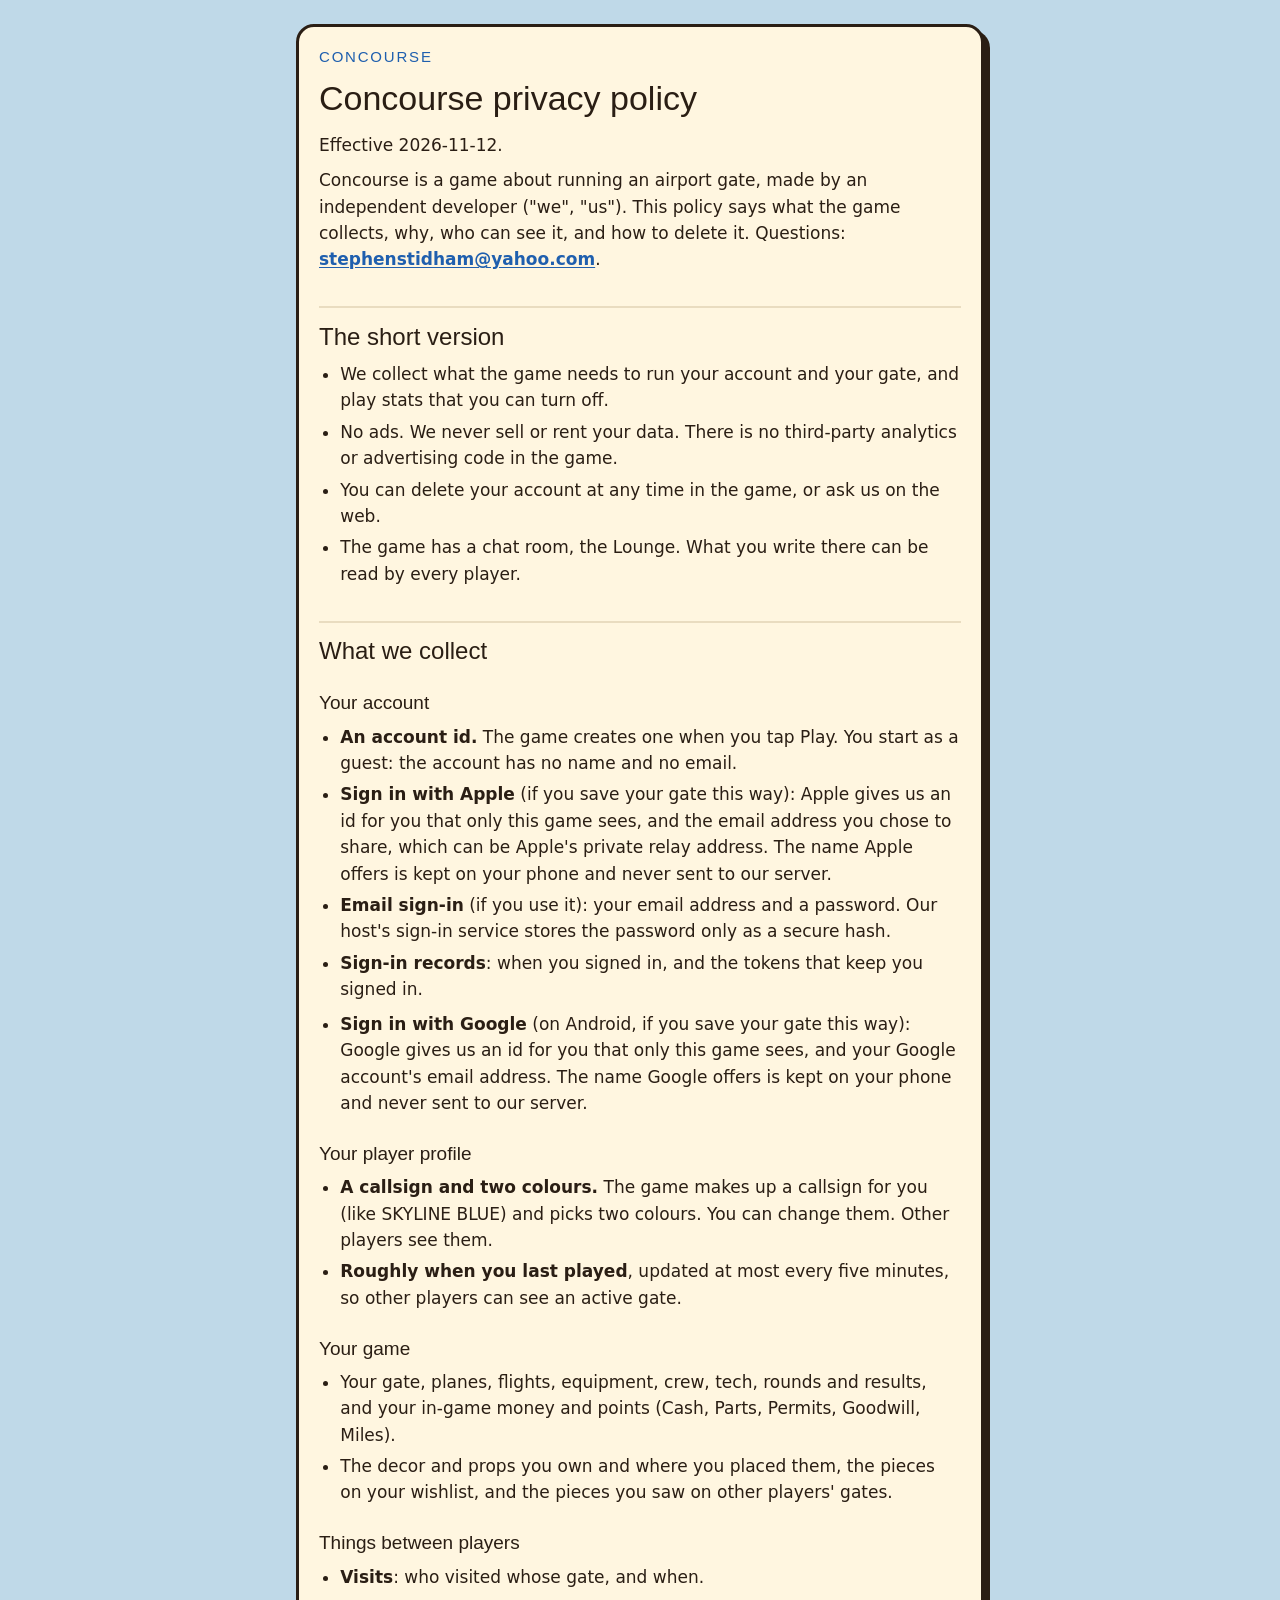
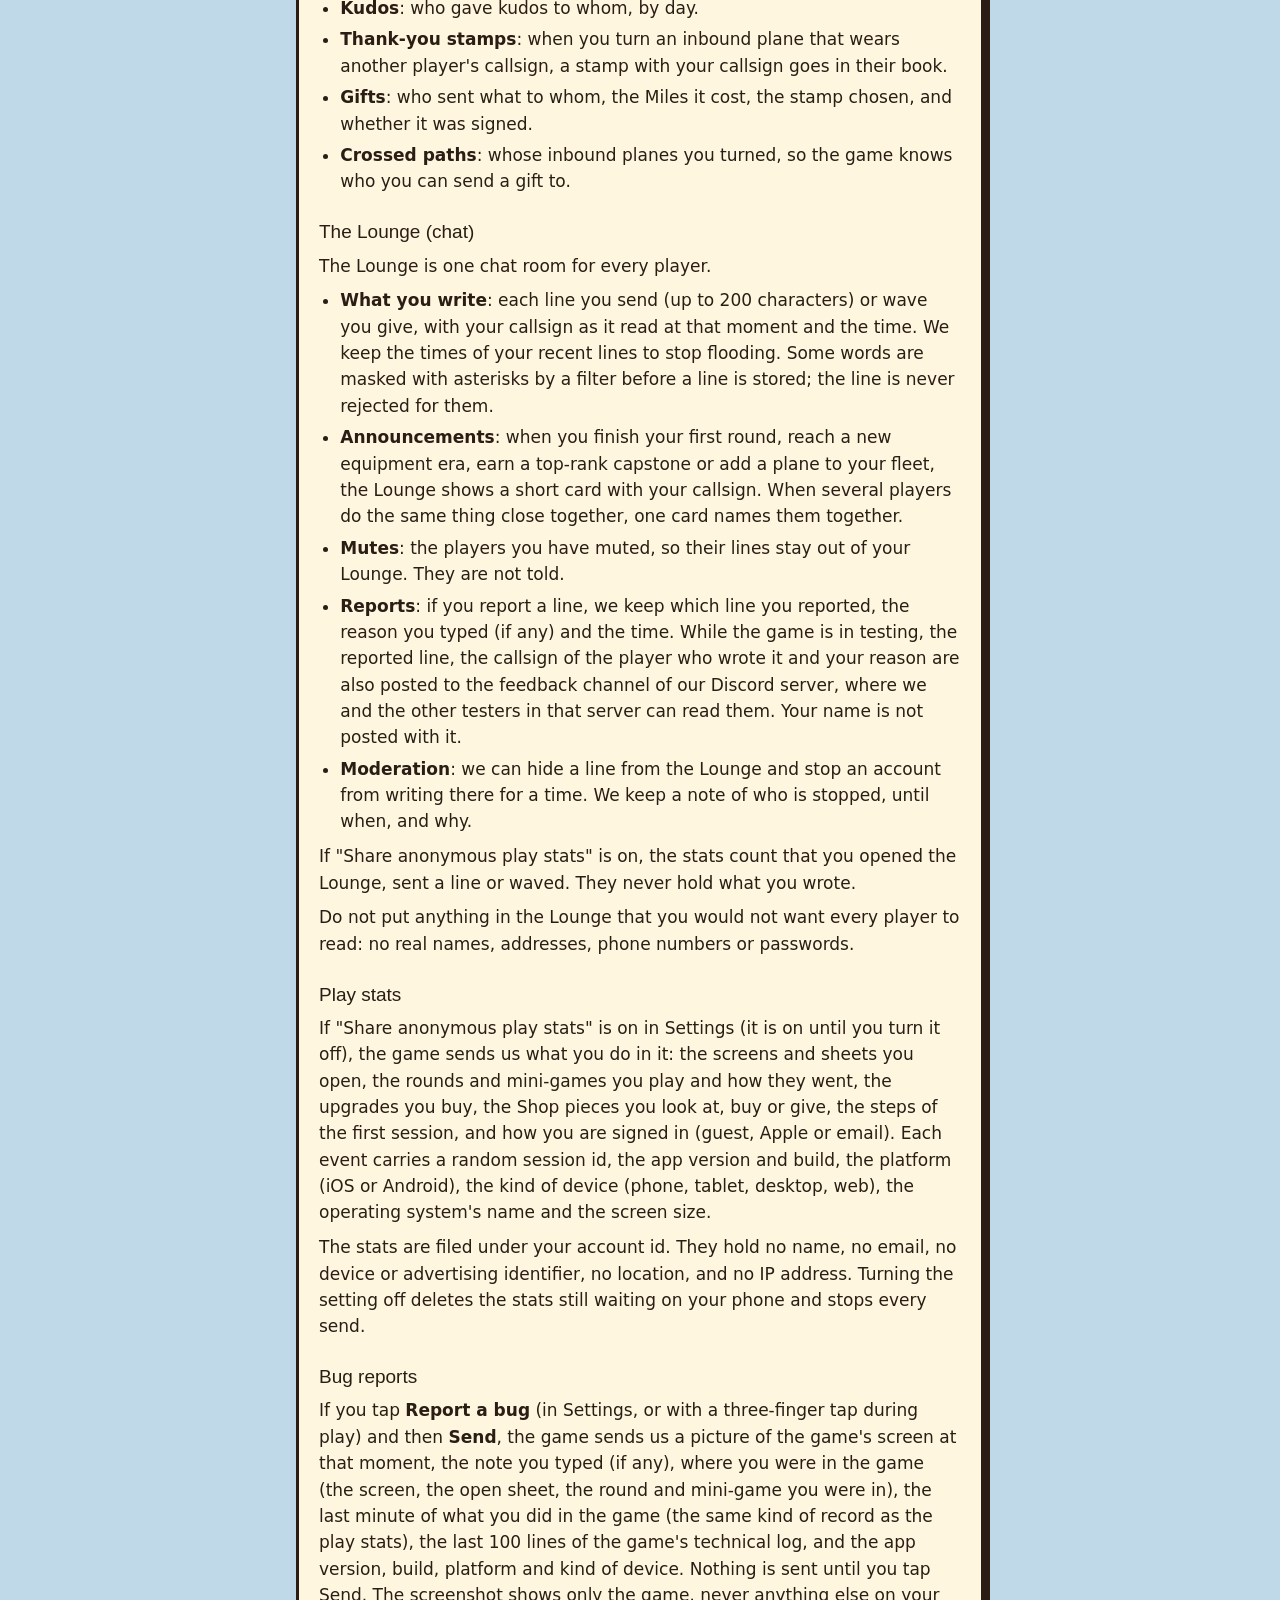
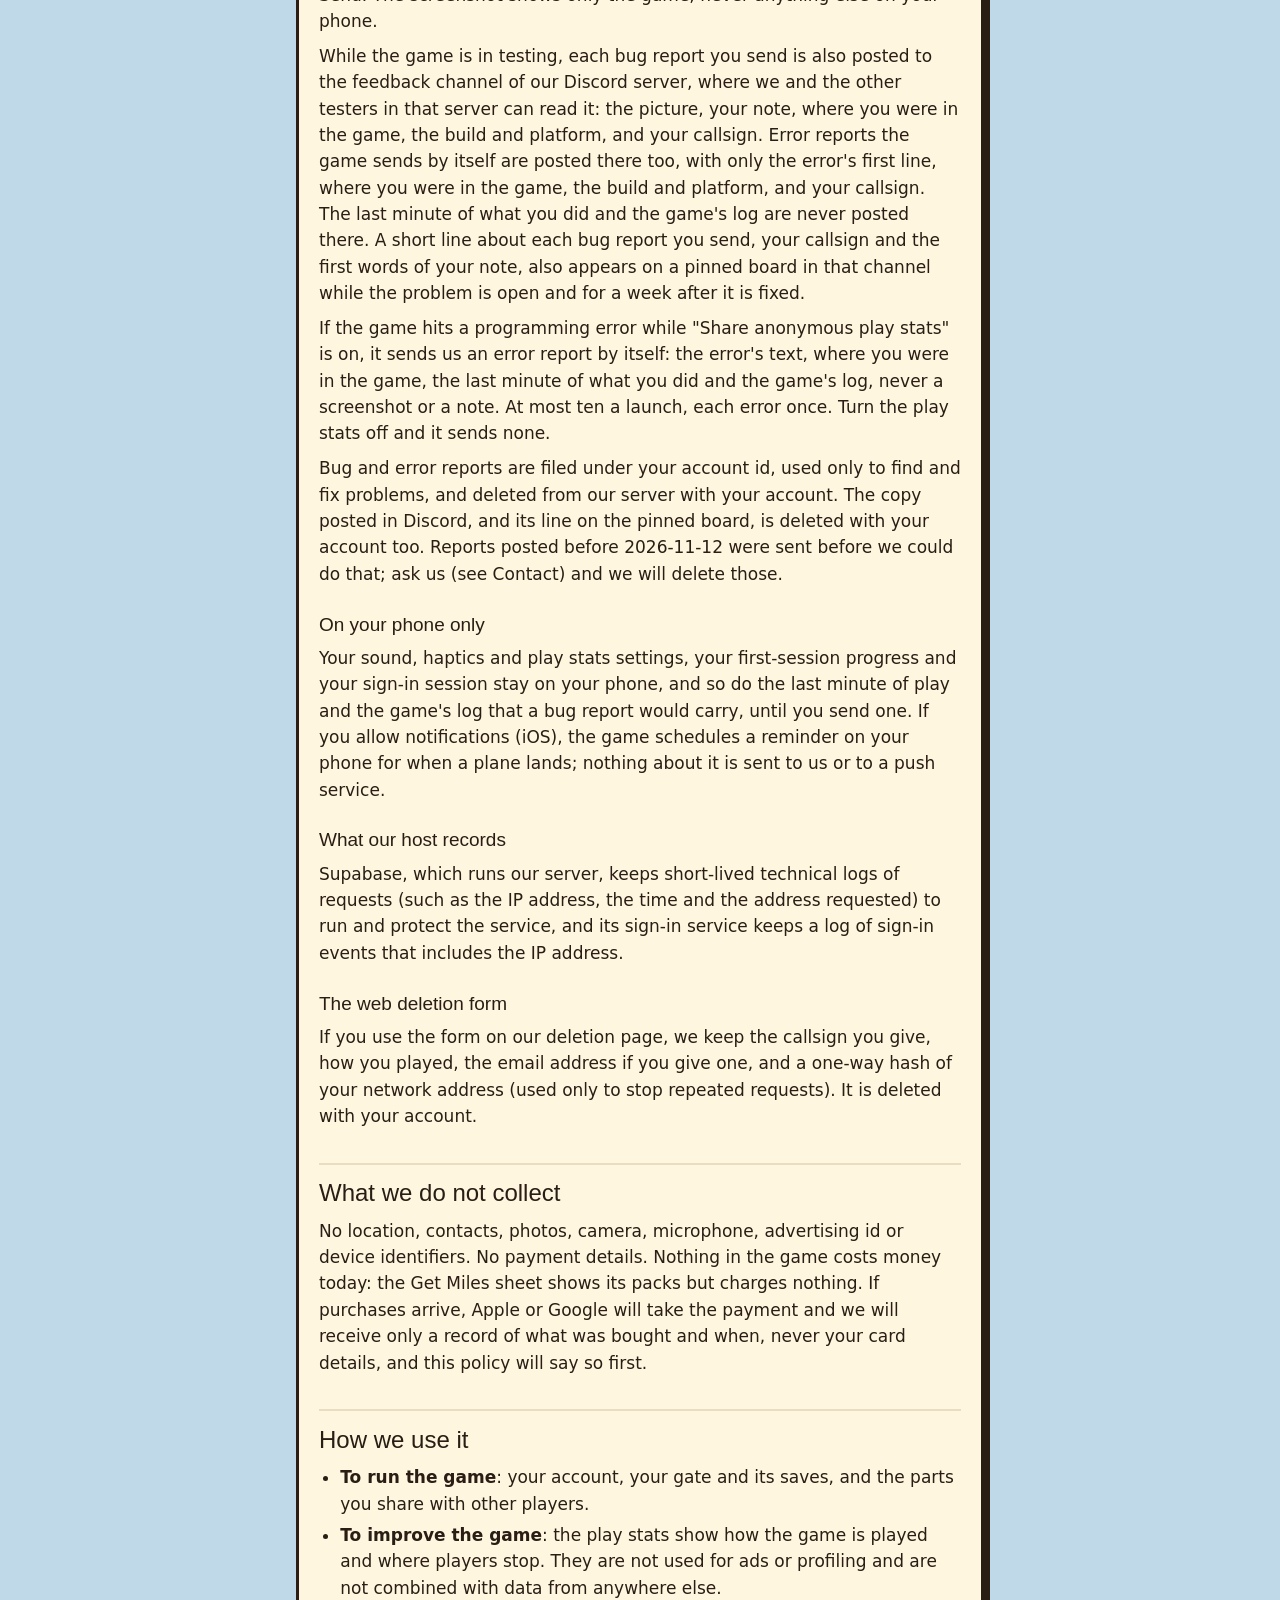
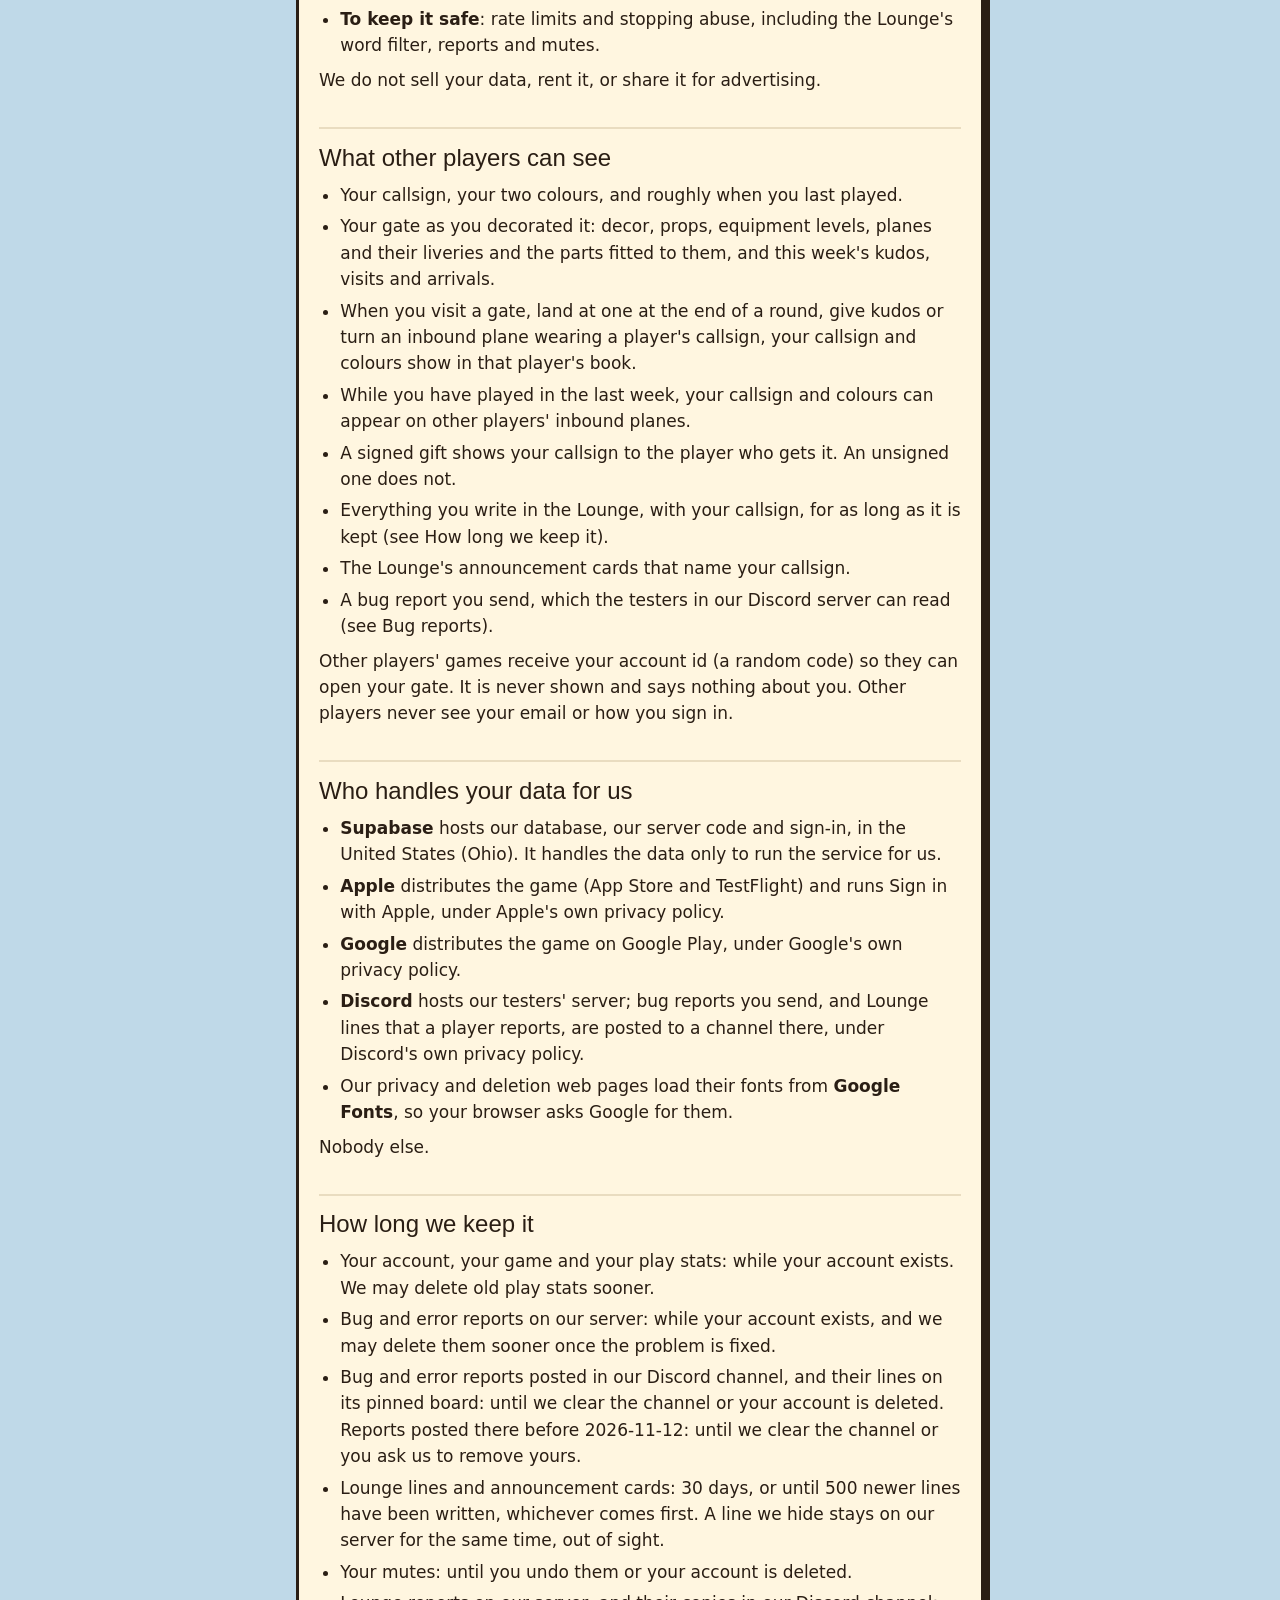
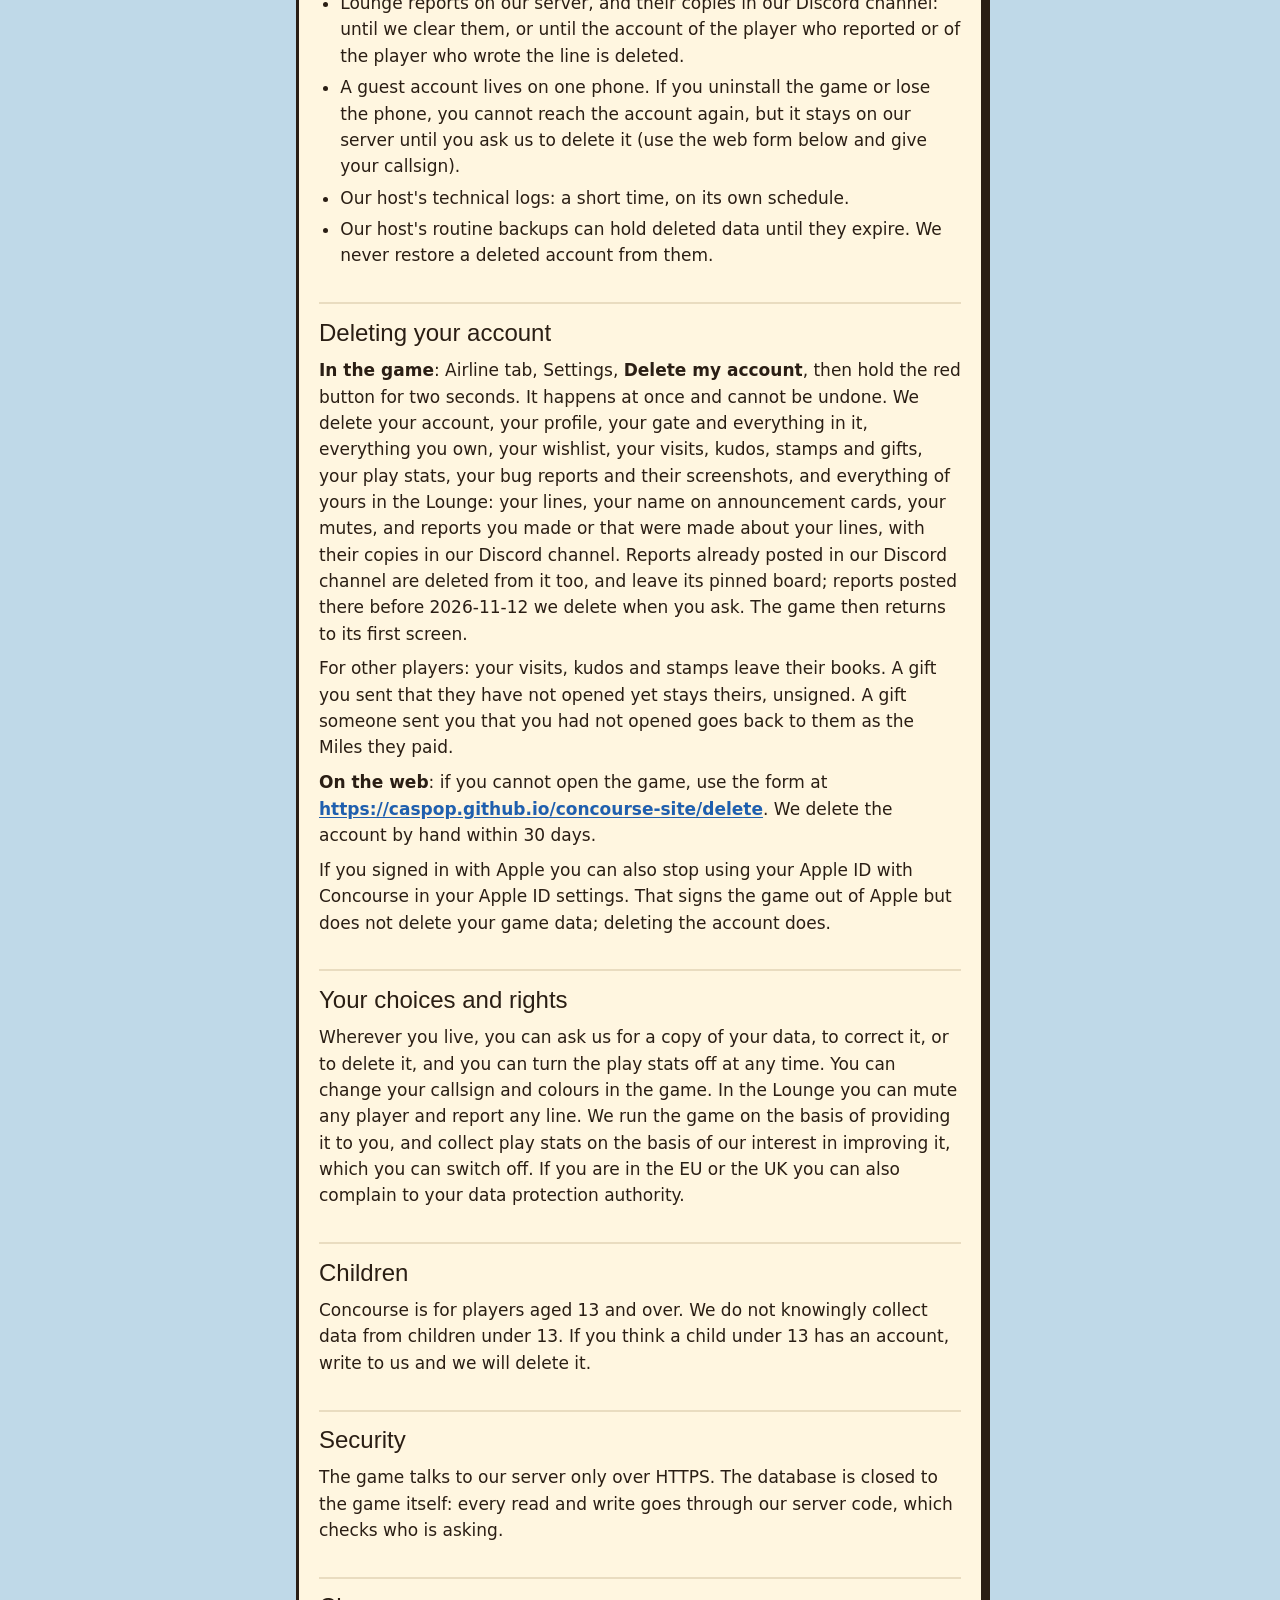
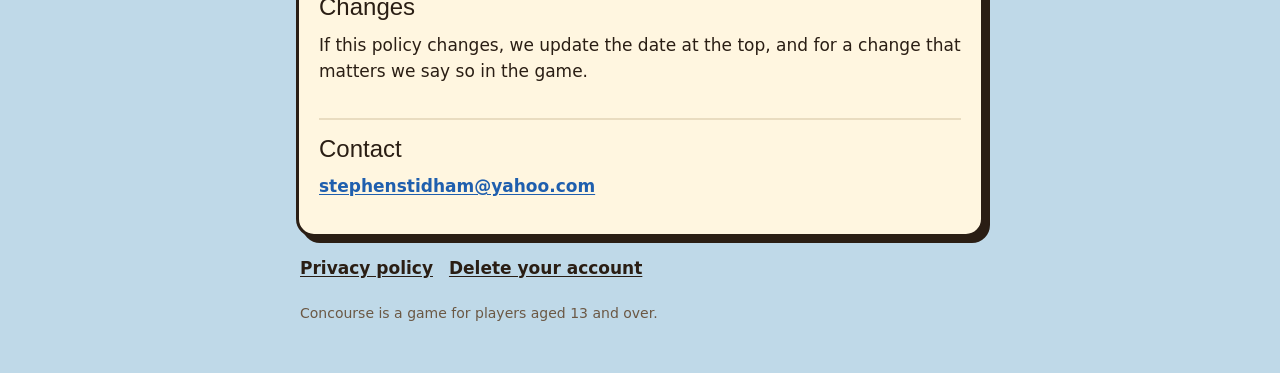
==== index.html @ 7d640efe "Privacy policy: the Lounge (what chat keeps, who sees it, how long, how it is deleted)" ====
<!doctype html>
<html lang="en">
<head>
<meta charset="utf-8">
<meta name="viewport" content="width=device-width, initial-scale=1, viewport-fit=cover">
<meta http-equiv="Content-Security-Policy" content="default-src &#39;none&#39;; style-src &#39;sha256-rB8p5IjGcF+0Snhs7mkfngewcsqcfa6n3Mu9beCPR1c=&#39; https://fonts.googleapis.com; font-src https://fonts.gstatic.com; img-src &#39;none&#39;; form-action https://alvtjfccmnejrzdrltfy.supabase.co/functions/v1/pages/delete; base-uri &#39;none&#39;; frame-ancestors &#39;none&#39;">
<meta name="referrer" content="no-referrer">
<meta name="robots" content="noarchive">
<title>Concourse privacy policy</title>
<link rel="stylesheet" href="https://fonts.googleapis.com/css2?family=Lilita+One&family=Nunito:wght@400;700;900&display=swap">
<style>:root{--ink:#2A1E14;--paper:#FFF6E0;--line:#E9DCC0;--shade:#F3E6C6;--sky:#BFD9E8;--tomato:#E4572E;--sign:#1F5FAE;--muted:#6B5844;--taxi:#FFD23F}
*{box-sizing:border-box}
html{-webkit-text-size-adjust:100%}
body{margin:0;background:var(--sky);color:var(--ink);font:400 17px/1.55 Nunito,system-ui,-apple-system,"Segoe UI",sans-serif}
main{max-width:720px;margin:0 auto;padding:24px 16px 48px}
.card{background:var(--paper);border:3px solid var(--ink);border-radius:18px;box-shadow:6px 6px 0 var(--ink);padding:22px 20px 26px}
.brand{font:400 15px/1 "Lilita One",Nunito,sans-serif;letter-spacing:.12em;color:var(--sign);margin:0 0 14px}
h1,h2,h3{font-family:"Lilita One",Nunito,sans-serif;font-weight:400;line-height:1.2;margin:1.4em 0 .4em}
h1{font-size:34px;margin-top:0}
h2{font-size:24px;padding-top:.6em;border-top:2px solid var(--line)}
h3{font-size:19px}
p,ul{margin:.5em 0}
ul{padding-left:1.25em}
li{margin:.3em 0}
strong{font-weight:900}
a{color:var(--sign);font-weight:700;text-underline-offset:2px}
nav{display:flex;gap:16px;flex-wrap:wrap;margin:18px 4px 0;font-weight:700}
nav a{color:var(--ink)}
.note{background:var(--shade);border:2px solid var(--ink);border-radius:12px;padding:12px 14px;margin:16px 0}
.error{background:#FBE1D8;border-color:var(--tomato)}
form{margin-top:12px}
label{display:block;font-weight:900;margin:16px 0 6px}
.hint{font-size:15px;color:var(--muted);margin:2px 0 6px}
input[type=text],input[type=email],select{width:100%;font:inherit;color:var(--ink);background:#fff;border:3px solid var(--ink);border-radius:10px;padding:10px 12px;min-height:48px}
input:focus,select:focus{outline:3px solid var(--sign);outline-offset:1px}
.hp{position:absolute;left:-10000px;width:1px;height:1px;overflow:hidden}
button{margin-top:22px;width:100%;min-height:56px;font:400 21px/1 "Lilita One",Nunito,sans-serif;color:#fff;background:var(--tomato);border:3px solid var(--ink);border-radius:14px;box-shadow:0 5px 0 var(--ink);cursor:pointer}
button:active{transform:translateY(3px);box-shadow:0 2px 0 var(--ink)}
.steps{counter-reset:s;list-style:none;padding:0}
.steps li{counter-increment:s;position:relative;padding-left:40px;margin:10px 0}
.steps li::before{content:counter(s);position:absolute;left:0;top:-1px;width:28px;height:28px;border:2px solid var(--ink);border-radius:50%;background:var(--taxi);text-align:center;font:400 16px/25px "Lilita One",sans-serif}
footer{margin:22px 4px 0;font-size:14px;color:var(--muted)}</style>
</head>
<body>
<main>
<div class="card">
<p class="brand">CONCOURSE</p>
<h1 id="concourse-privacy-policy">Concourse privacy policy</h1>
<p>Effective 2026-11-12.</p>
<p>Concourse is a game about running an airport gate, made by an independent developer (&quot;we&quot;, &quot;us&quot;). This policy says what the game collects, why, who can see it, and how to delete it. Questions: <a href="mailto:stephenstidham@yahoo.com">stephenstidham@yahoo.com</a>.</p>
<h2 id="the-short-version">The short version</h2>
<ul><li>We collect what the game needs to run your account and your gate, and play stats that you can turn off.</li><li>No ads. We never sell or rent your data. There is no third-party analytics or advertising code in the game.</li><li>You can delete your account at any time in the game, or ask us on the web.</li><li>The game has a chat room, the Lounge. What you write there can be read by every player.</li></ul>
<h2 id="what-we-collect">What we collect</h2>
<h3 id="your-account">Your account</h3>
<ul><li><strong>An account id.</strong> The game creates one when you tap Play. You start as a guest: the account has no name and no email.</li><li><strong>Sign in with Apple</strong> (if you save your gate this way): Apple gives us an id for you that only this game sees, and the email address you chose to share, which can be Apple&#39;s private relay address. The name Apple offers is kept on your phone and never sent to our server.</li><li><strong>Email sign-in</strong> (if you use it): your email address and a password. Our host&#39;s sign-in service stores the password only as a secure hash.</li><li><strong>Sign-in records</strong>: when you signed in, and the tokens that keep you signed in.</li></ul>
<ul><li><strong>Sign in with Google</strong> (on Android, if you save your gate this way): Google gives us an id for you that only this game sees, and your Google account&#39;s email address. The name Google offers is kept on your phone and never sent to our server.</li></ul>
<h3 id="your-player-profile">Your player profile</h3>
<ul><li><strong>A callsign and two colours.</strong> The game makes up a callsign for you (like SKYLINE BLUE) and picks two colours. You can change them. Other players see them.</li><li><strong>Roughly when you last played</strong>, updated at most every five minutes, so other players can see an active gate.</li></ul>
<h3 id="your-game">Your game</h3>
<ul><li>Your gate, planes, flights, equipment, crew, tech, rounds and results, and your in-game money and points (Cash, Parts, Permits, Goodwill, Miles).</li><li>The decor and props you own and where you placed them, the pieces on your wishlist, and the pieces you saw on other players&#39; gates.</li></ul>
<h3 id="things-between-players">Things between players</h3>
<ul><li><strong>Visits</strong>: who visited whose gate, and when.</li><li><strong>Kudos</strong>: who gave kudos to whom, by day.</li><li><strong>Thank-you stamps</strong>: when you turn an inbound plane that wears another player&#39;s callsign, a stamp with your callsign goes in their book.</li><li><strong>Gifts</strong>: who sent what to whom, the Miles it cost, the stamp chosen, and whether it was signed.</li><li><strong>Crossed paths</strong>: whose inbound planes you turned, so the game knows who you can send a gift to.</li></ul>
<h3 id="the-lounge-chat">The Lounge (chat)</h3>
<p>The Lounge is one chat room for every player.</p>
<ul><li><strong>What you write</strong>: each line you send (up to 200 characters) or wave you give, with your callsign as it read at that moment and the time. We keep the times of your recent lines to stop flooding. Some words are masked with asterisks by a filter before a line is stored; the line is never rejected for them.</li><li><strong>Announcements</strong>: when you finish your first round, reach a new equipment era, earn a top-rank capstone or add a plane to your fleet, the Lounge shows a short card with your callsign. When several players do the same thing close together, one card names them together.</li><li><strong>Mutes</strong>: the players you have muted, so their lines stay out of your Lounge. They are not told.</li><li><strong>Reports</strong>: if you report a line, we keep which line you reported, the reason you typed (if any) and the time. While the game is in testing, the reported line, the callsign of the player who wrote it and your reason are also posted to the feedback channel of our Discord server, where we and the other testers in that server can read them. Your name is not posted with it.</li><li><strong>Moderation</strong>: we can hide a line from the Lounge and stop an account from writing there for a time. We keep a note of who is stopped, until when, and why.</li></ul>
<p>If &quot;Share anonymous play stats&quot; is on, the stats count that you opened the Lounge, sent a line or waved. They never hold what you wrote.</p>
<p>Do not put anything in the Lounge that you would not want every player to read: no real names, addresses, phone numbers or passwords.</p>
<h3 id="play-stats">Play stats</h3>
<p>If &quot;Share anonymous play stats&quot; is on in Settings (it is on until you turn it off), the game sends us what you do in it: the screens and sheets you open, the rounds and mini-games you play and how they went, the upgrades you buy, the Shop pieces you look at, buy or give, the steps of the first session, and how you are signed in (guest, Apple or email). Each event carries a random session id, the app version and build, the platform (iOS or Android), the kind of device (phone, tablet, desktop, web), the operating system&#39;s name and the screen size.</p>
<p>The stats are filed under your account id. They hold no name, no email, no device or advertising identifier, no location, and no IP address. Turning the setting off deletes the stats still waiting on your phone and stops every send.</p>
<h3 id="bug-reports">Bug reports</h3>
<p>If you tap <strong>Report a bug</strong> (in Settings, or with a three-finger tap during play) and then <strong>Send</strong>, the game sends us a picture of the game&#39;s screen at that moment, the note you typed (if any), where you were in the game (the screen, the open sheet, the round and mini-game you were in), the last minute of what you did in the game (the same kind of record as the play stats), the last 100 lines of the game&#39;s technical log, and the app version, build, platform and kind of device. Nothing is sent until you tap Send. The screenshot shows only the game, never anything else on your phone.</p>
<p>While the game is in testing, each bug report you send is also posted to the feedback channel of our Discord server, where we and the other testers in that server can read it: the picture, your note, where you were in the game, the build and platform, and your callsign. Error reports the game sends by itself are posted there too, with only the error&#39;s first line, where you were in the game, the build and platform, and your callsign. The last minute of what you did and the game&#39;s log are never posted there. A short line about each bug report you send, your callsign and the first words of your note, also appears on a pinned board in that channel while the problem is open and for a week after it is fixed.</p>
<p>If the game hits a programming error while &quot;Share anonymous play stats&quot; is on, it sends us an error report by itself: the error&#39;s text, where you were in the game, the last minute of what you did and the game&#39;s log, never a screenshot or a note. At most ten a launch, each error once. Turn the play stats off and it sends none.</p>
<p>Bug and error reports are filed under your account id, used only to find and fix problems, and deleted from our server with your account. The copy posted in Discord, and its line on the pinned board, is deleted with your account too. Reports posted before 2026-11-12 were sent before we could do that; ask us (see Contact) and we will delete those.</p>
<h3 id="on-your-phone-only">On your phone only</h3>
<p>Your sound, haptics and play stats settings, your first-session progress and your sign-in session stay on your phone, and so do the last minute of play and the game&#39;s log that a bug report would carry, until you send one. If you allow notifications (iOS), the game schedules a reminder on your phone for when a plane lands; nothing about it is sent to us or to a push service.</p>
<h3 id="what-our-host-records">What our host records</h3>
<p>Supabase, which runs our server, keeps short-lived technical logs of requests (such as the IP address, the time and the address requested) to run and protect the service, and its sign-in service keeps a log of sign-in events that includes the IP address.</p>
<h3 id="the-web-deletion-form">The web deletion form</h3>
<p>If you use the form on our deletion page, we keep the callsign you give, how you played, the email address if you give one, and a one-way hash of your network address (used only to stop repeated requests). It is deleted with your account.</p>
<h2 id="what-we-do-not-collect">What we do not collect</h2>
<p>No location, contacts, photos, camera, microphone, advertising id or device identifiers. No payment details. Nothing in the game costs money today: the Get Miles sheet shows its packs but charges nothing. If purchases arrive, Apple or Google will take the payment and we will receive only a record of what was bought and when, never your card details, and this policy will say so first.</p>
<h2 id="how-we-use-it">How we use it</h2>
<ul><li><strong>To run the game</strong>: your account, your gate and its saves, and the parts you share with other players.</li><li><strong>To improve the game</strong>: the play stats show how the game is played and where players stop. They are not used for ads or profiling and are not combined with data from anywhere else.</li><li><strong>To keep it safe</strong>: rate limits and stopping abuse, including the Lounge&#39;s word filter, reports and mutes.</li></ul>
<p>We do not sell your data, rent it, or share it for advertising.</p>
<h2 id="what-other-players-can-see">What other players can see</h2>
<ul><li>Your callsign, your two colours, and roughly when you last played.</li><li>Your gate as you decorated it: decor, props, equipment levels, planes and their liveries and the parts fitted to them, and this week&#39;s kudos, visits and arrivals.</li><li>When you visit a gate, land at one at the end of a round, give kudos or turn an inbound plane wearing a player&#39;s callsign, your callsign and colours show in that player&#39;s book.</li><li>While you have played in the last week, your callsign and colours can appear on other players&#39; inbound planes.</li><li>A signed gift shows your callsign to the player who gets it. An unsigned one does not.</li><li>Everything you write in the Lounge, with your callsign, for as long as it is kept (see How long we keep it).</li><li>The Lounge&#39;s announcement cards that name your callsign.</li><li>A bug report you send, which the testers in our Discord server can read (see Bug reports).</li></ul>
<p>Other players&#39; games receive your account id (a random code) so they can open your gate. It is never shown and says nothing about you. Other players never see your email or how you sign in.</p>
<h2 id="who-handles-your-data-for-us">Who handles your data for us</h2>
<ul><li><strong>Supabase</strong> hosts our database, our server code and sign-in, in the United States (Ohio). It handles the data only to run the service for us.</li><li><strong>Apple</strong> distributes the game (App Store and TestFlight) and runs Sign in with Apple, under Apple&#39;s own privacy policy.</li><li><strong>Google</strong> distributes the game on Google Play, under Google&#39;s own privacy policy.</li><li><strong>Discord</strong> hosts our testers&#39; server; bug reports you send, and Lounge lines that a player reports, are posted to a channel there, under Discord&#39;s own privacy policy.</li><li>Our privacy and deletion web pages load their fonts from <strong>Google Fonts</strong>, so your browser asks Google for them.</li></ul>
<p>Nobody else.</p>
<h2 id="how-long-we-keep-it">How long we keep it</h2>
<ul><li>Your account, your game and your play stats: while your account exists. We may delete old play stats sooner.</li><li>Bug and error reports on our server: while your account exists, and we may delete them sooner once the problem is fixed.</li><li>Bug and error reports posted in our Discord channel, and their lines on its pinned board: until we clear the channel or your account is deleted. Reports posted there before 2026-11-12: until we clear the channel or you ask us to remove yours.</li><li>Lounge lines and announcement cards: 30 days, or until 500 newer lines have been written, whichever comes first. A line we hide stays on our server for the same time, out of sight.</li><li>Your mutes: until you undo them or your account is deleted.</li><li>Lounge reports on our server, and their copies in our Discord channel: until we clear them, or until the account of the player who reported or of the player who wrote the line is deleted.</li><li>A guest account lives on one phone. If you uninstall the game or lose the phone, you cannot reach the account again, but it stays on our server until you ask us to delete it (use the web form below and give your callsign).</li><li>Our host&#39;s technical logs: a short time, on its own schedule.</li><li>Our host&#39;s routine backups can hold deleted data until they expire. We never restore a deleted account from them.</li></ul>
<h2 id="deleting-your-account">Deleting your account</h2>
<p><strong>In the game</strong>: Airline tab, Settings, <strong>Delete my account</strong>, then hold the red button for two seconds. It happens at once and cannot be undone. We delete your account, your profile, your gate and everything in it, everything you own, your wishlist, your visits, kudos, stamps and gifts, your play stats, your bug reports and their screenshots, and everything of yours in the Lounge: your lines, your name on announcement cards, your mutes, and reports you made or that were made about your lines, with their copies in our Discord channel. Reports already posted in our Discord channel are deleted from it too, and leave its pinned board; reports posted there before 2026-11-12 we delete when you ask. The game then returns to its first screen.</p>
<p>For other players: your visits, kudos and stamps leave their books. A gift you sent that they have not opened yet stays theirs, unsigned. A gift someone sent you that you had not opened goes back to them as the Miles they paid.</p>
<p><strong>On the web</strong>: if you cannot open the game, use the form at <a href="https://caspop.github.io/concourse-site/delete">https://caspop.github.io/concourse-site/delete</a>. We delete the account by hand within 30 days.</p>
<p>If you signed in with Apple you can also stop using your Apple ID with Concourse in your Apple ID settings. That signs the game out of Apple but does not delete your game data; deleting the account does.</p>
<h2 id="your-choices-and-rights">Your choices and rights</h2>
<p>Wherever you live, you can ask us for a copy of your data, to correct it, or to delete it, and you can turn the play stats off at any time. You can change your callsign and colours in the game. In the Lounge you can mute any player and report any line. We run the game on the basis of providing it to you, and collect play stats on the basis of our interest in improving it, which you can switch off. If you are in the EU or the UK you can also complain to your data protection authority.</p>
<h2 id="children">Children</h2>
<p>Concourse is for players aged 13 and over. We do not knowingly collect data from children under 13. If you think a child under 13 has an account, write to us and we will delete it.</p>
<h2 id="security">Security</h2>
<p>The game talks to our server only over HTTPS. The database is closed to the game itself: every read and write goes through our server code, which checks who is asking.</p>
<h2 id="changes">Changes</h2>
<p>If this policy changes, we update the date at the top, and for a change that matters we say so in the game.</p>
<h2 id="contact">Contact</h2>
<p><a href="mailto:stephenstidham@yahoo.com">stephenstidham@yahoo.com</a></p>
</div>
<nav><a href="https://caspop.github.io/concourse-site/privacy">Privacy policy</a><a href="https://caspop.github.io/concourse-site/delete">Delete your account</a></nav>
<footer>Concourse is a game for players aged 13 and over.</footer>
</main>
</body>
</html>
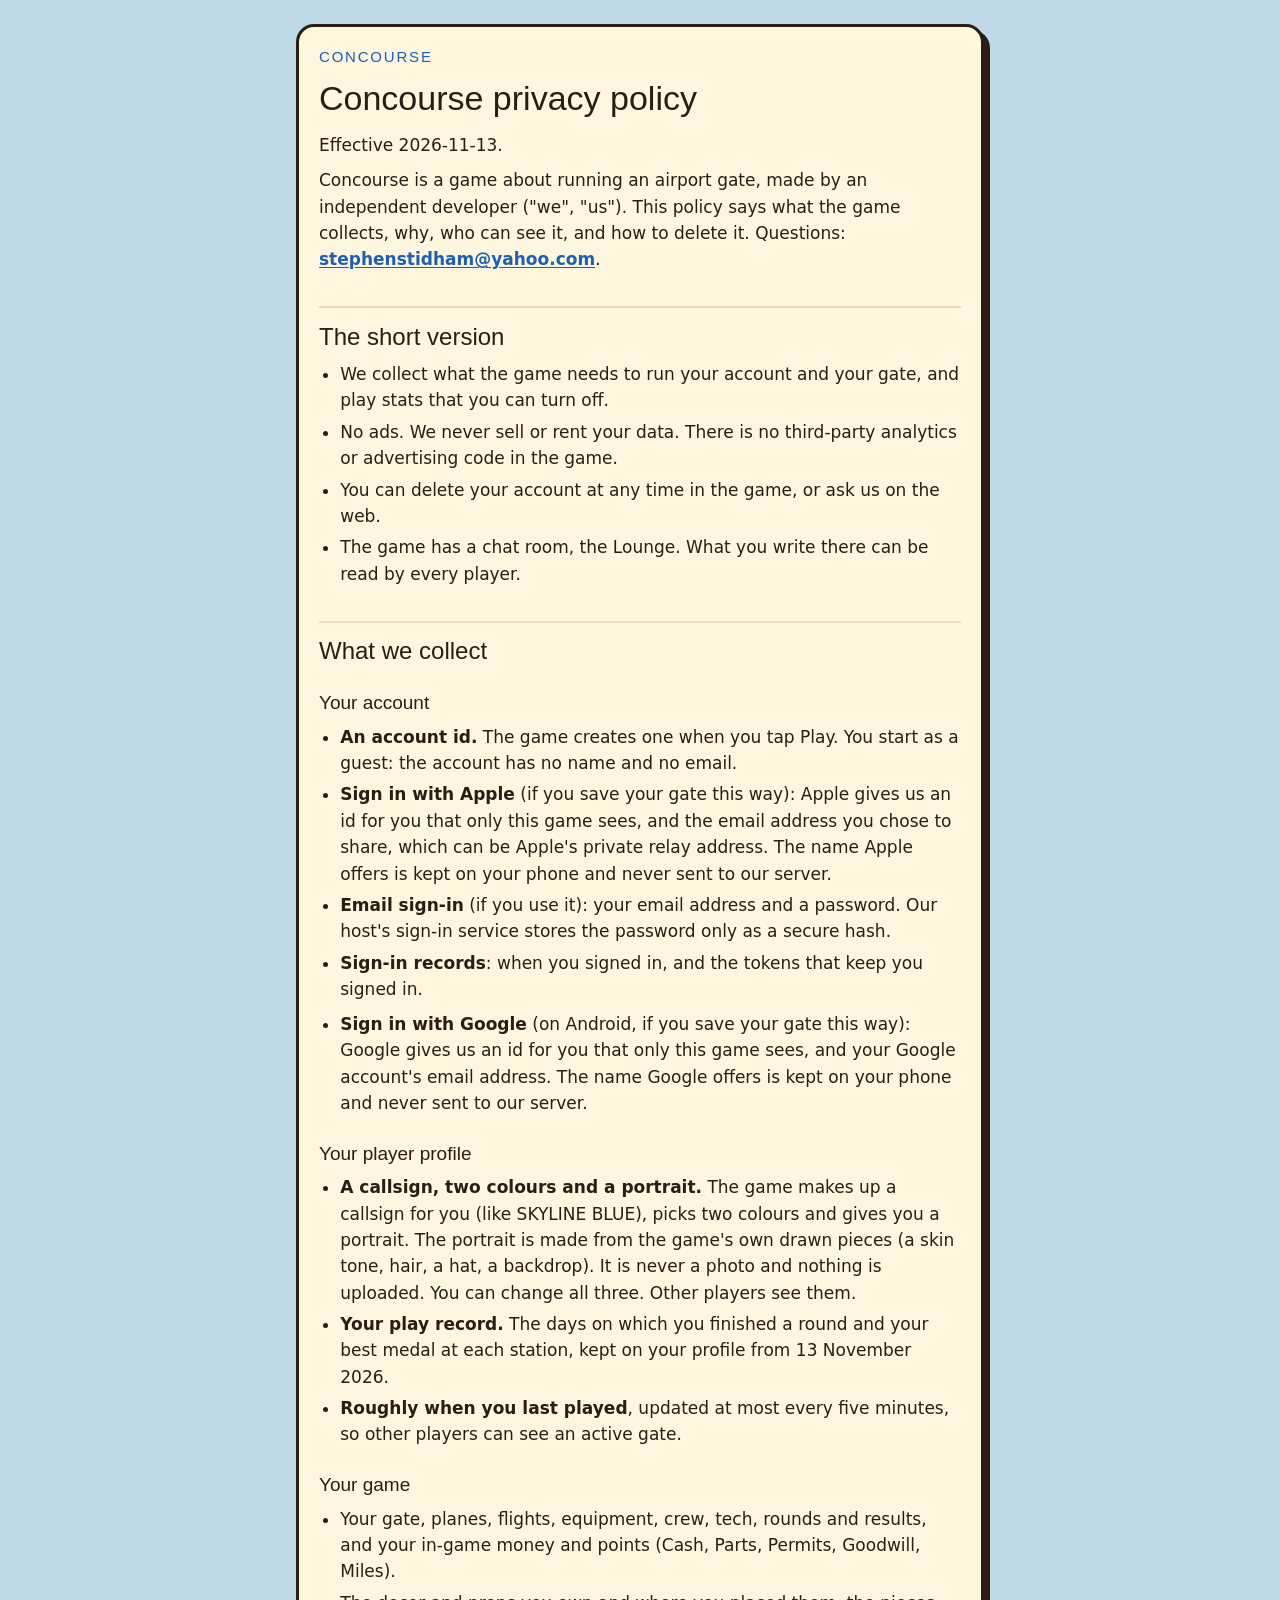
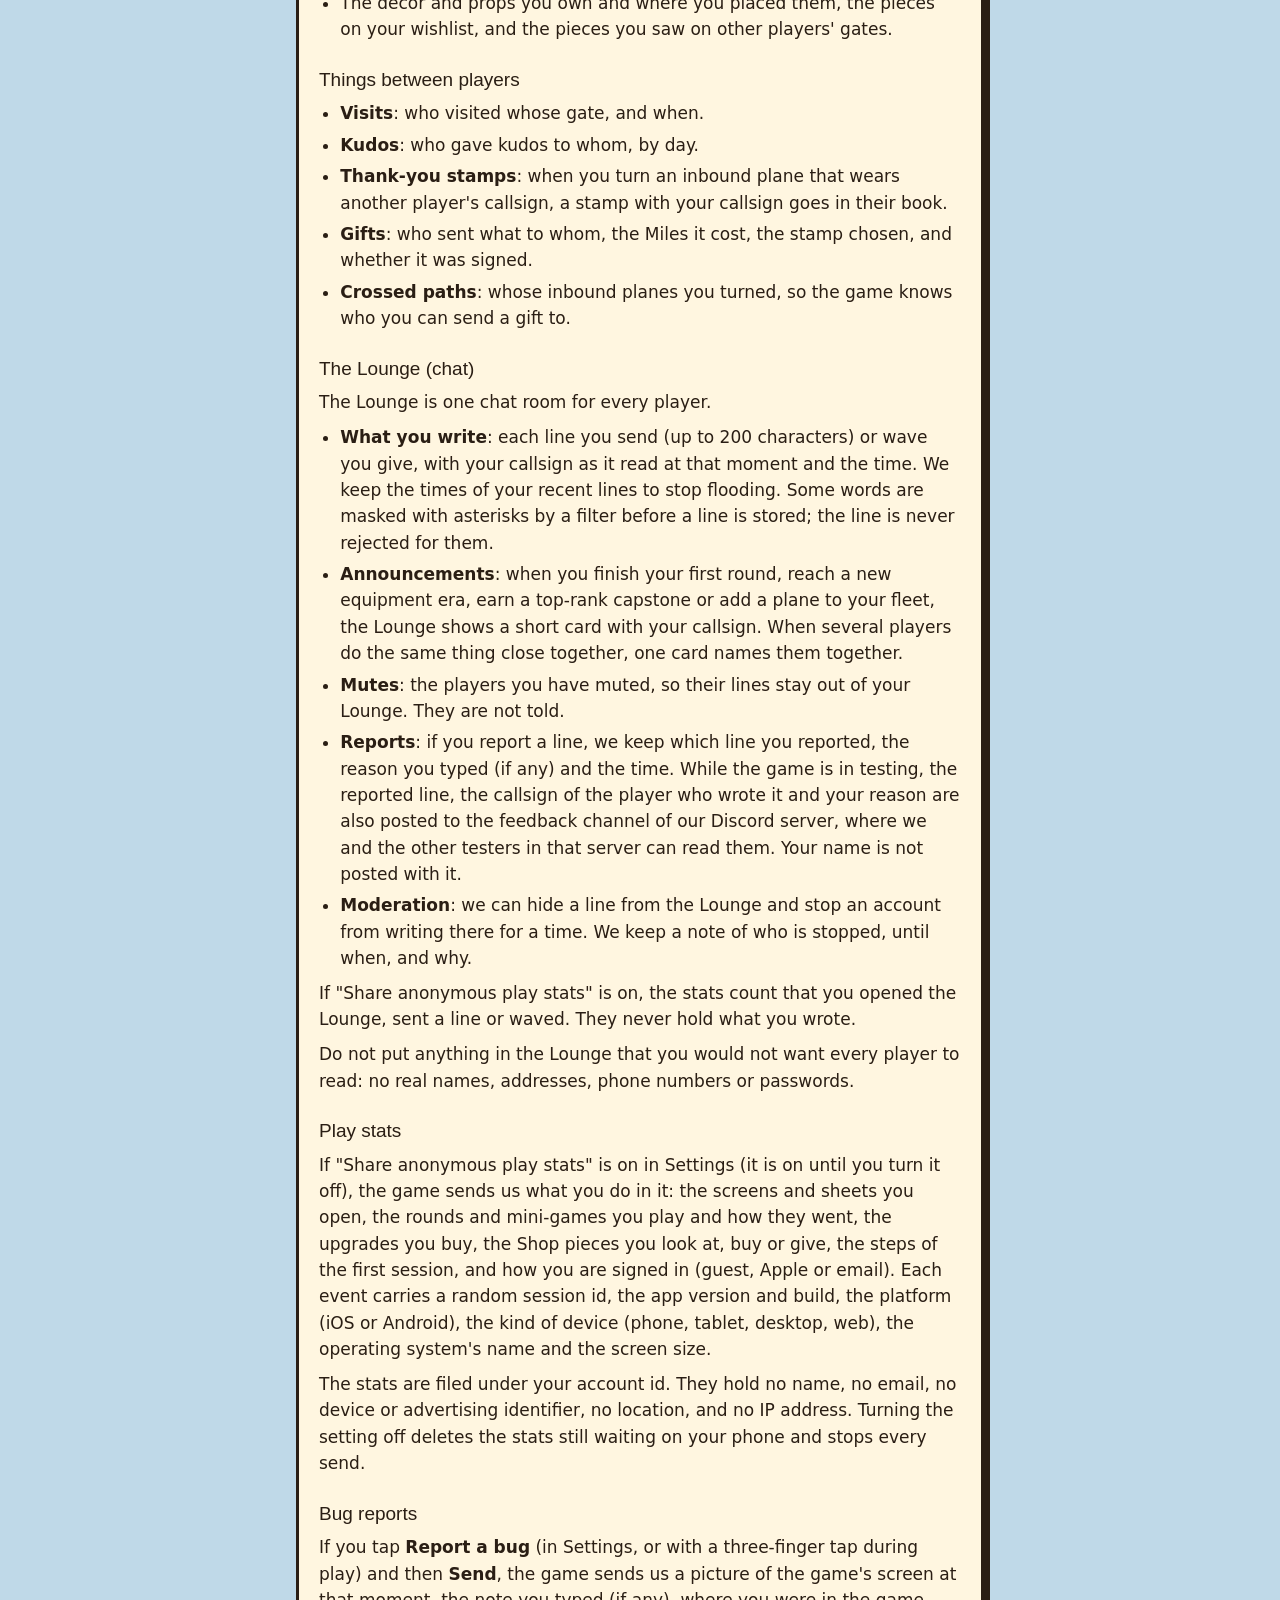
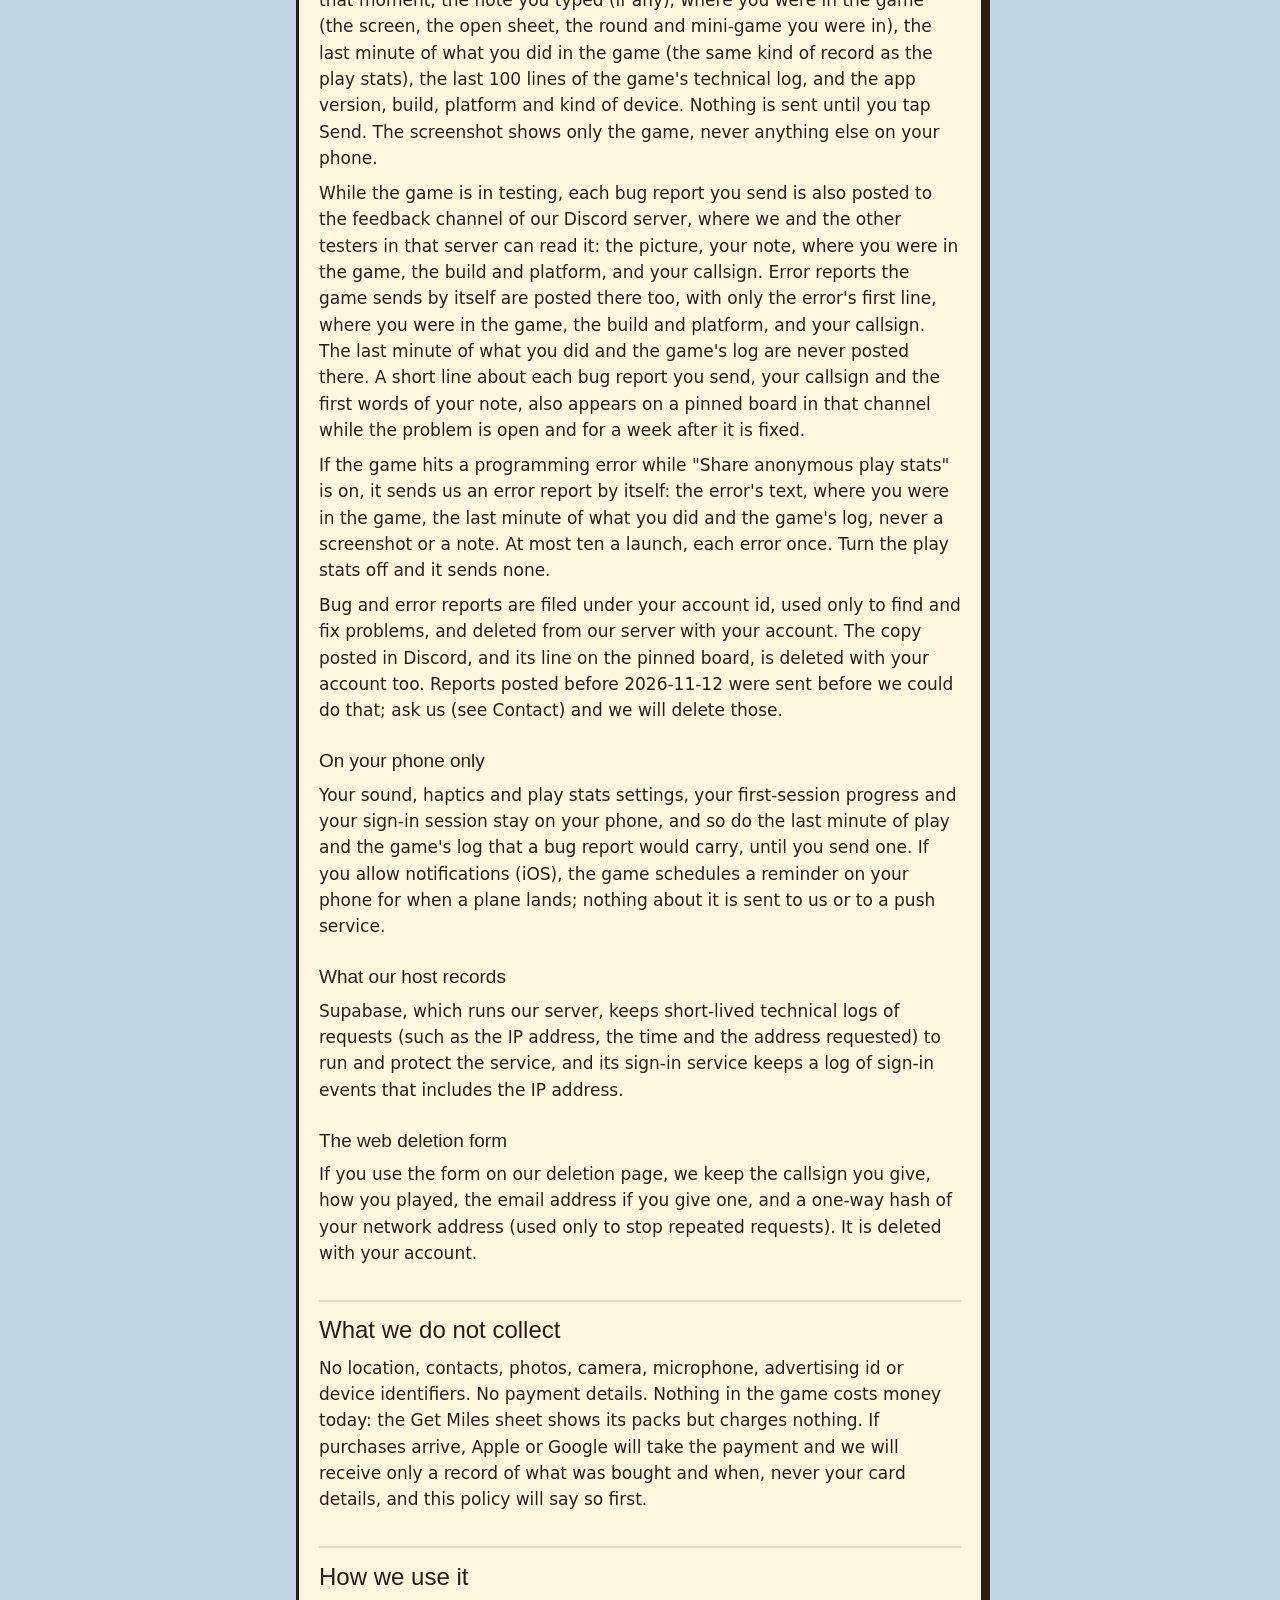
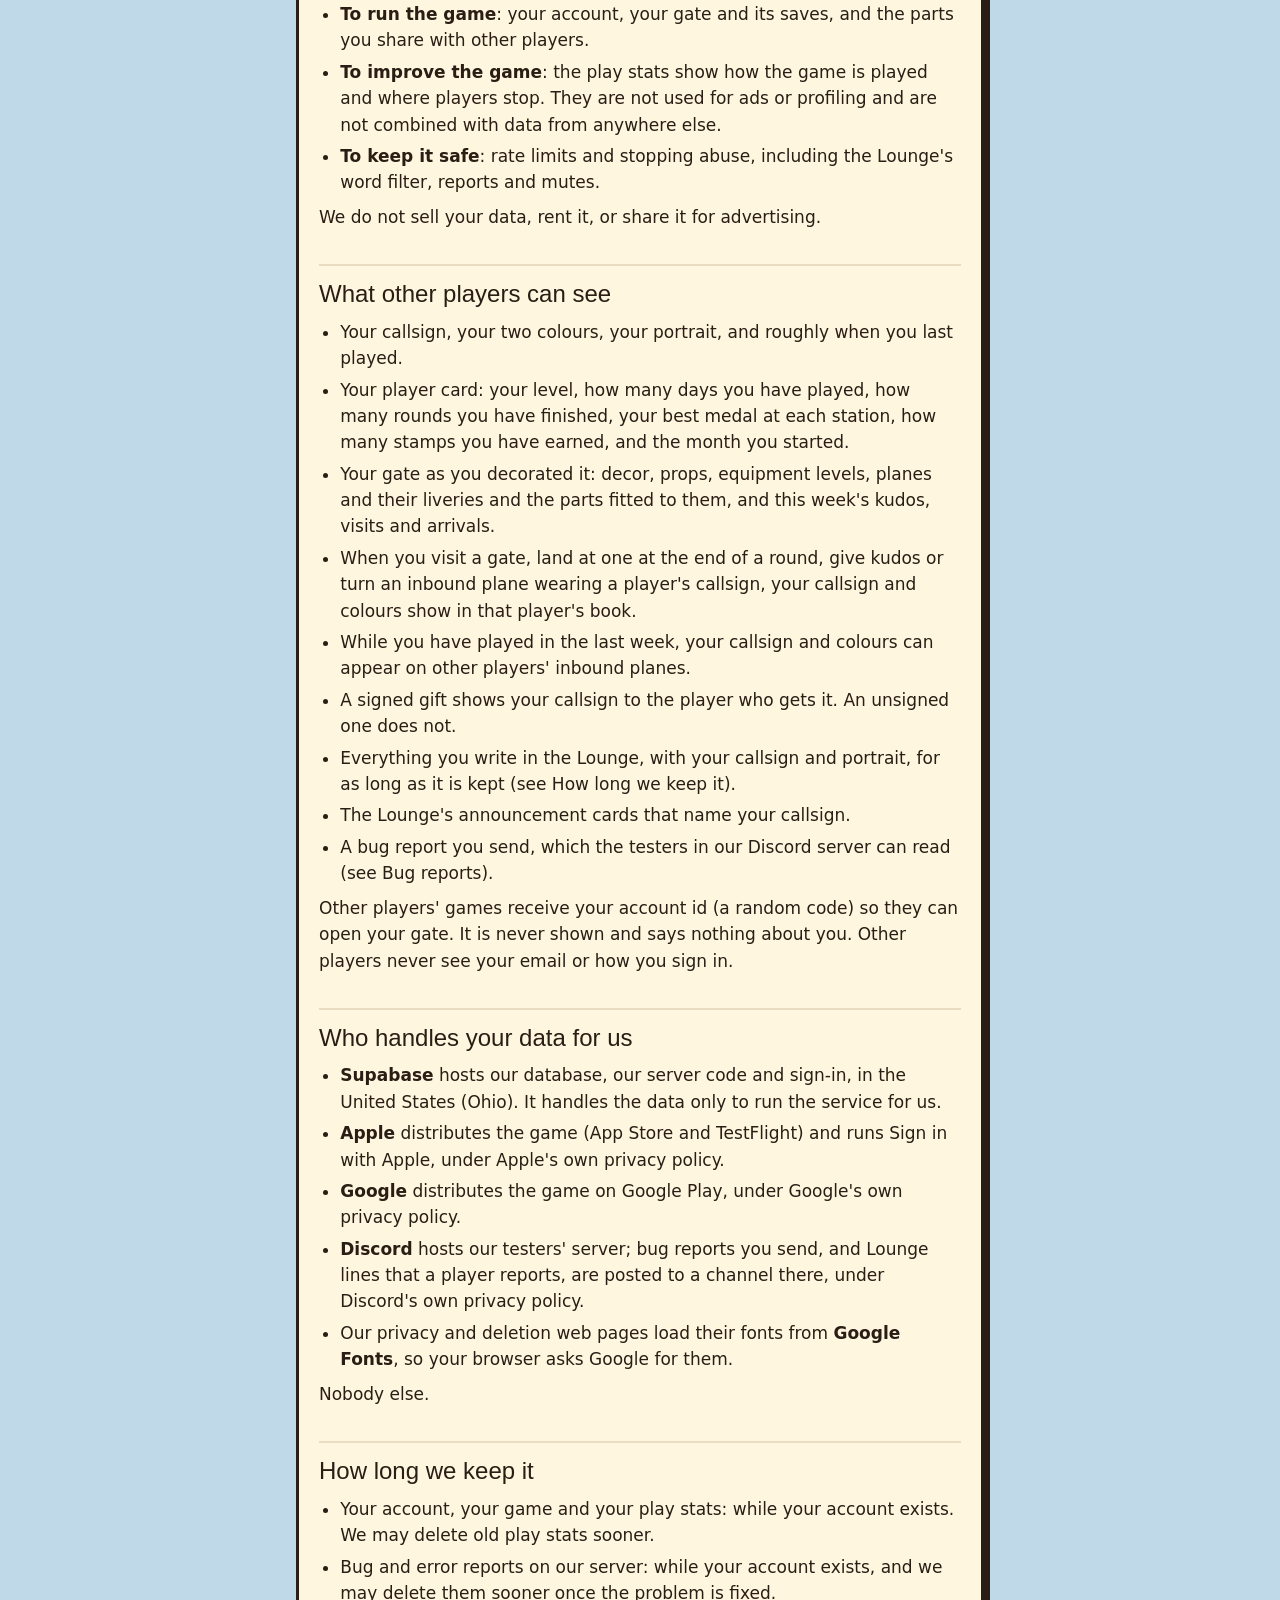
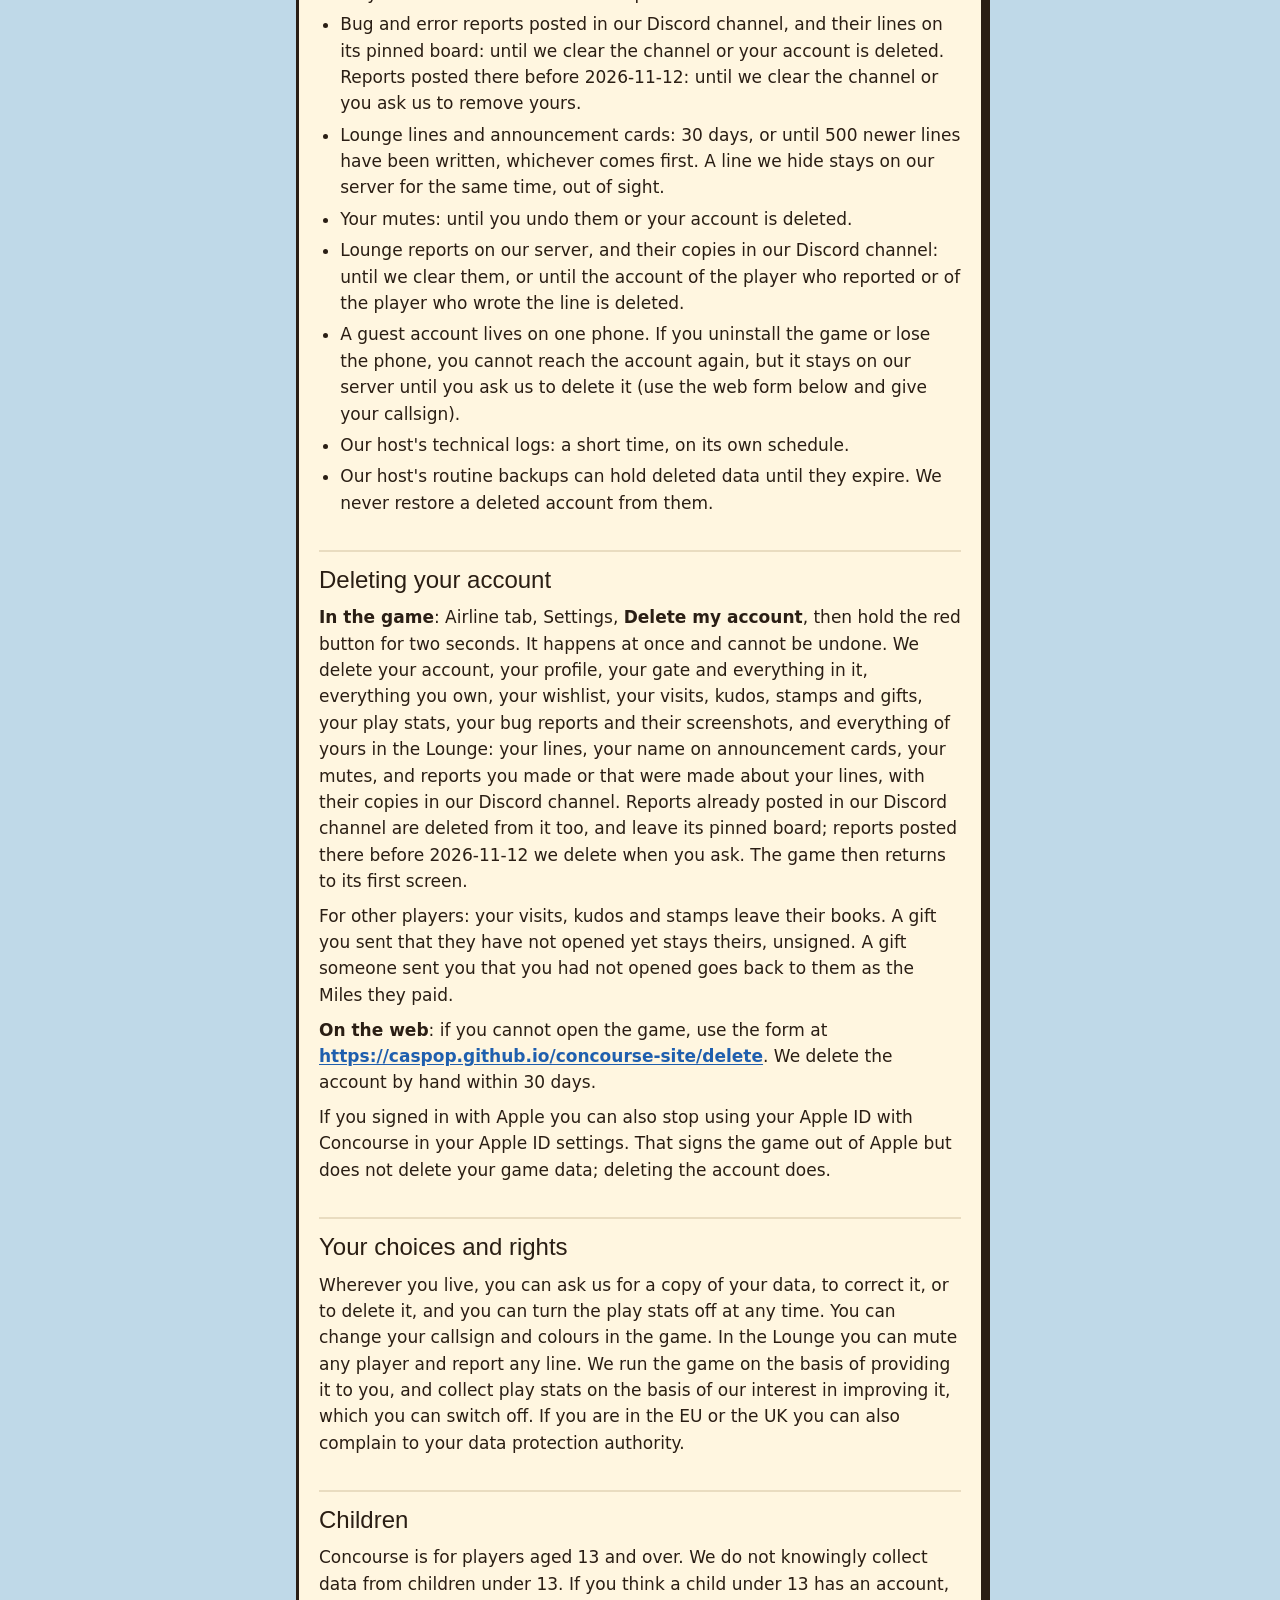
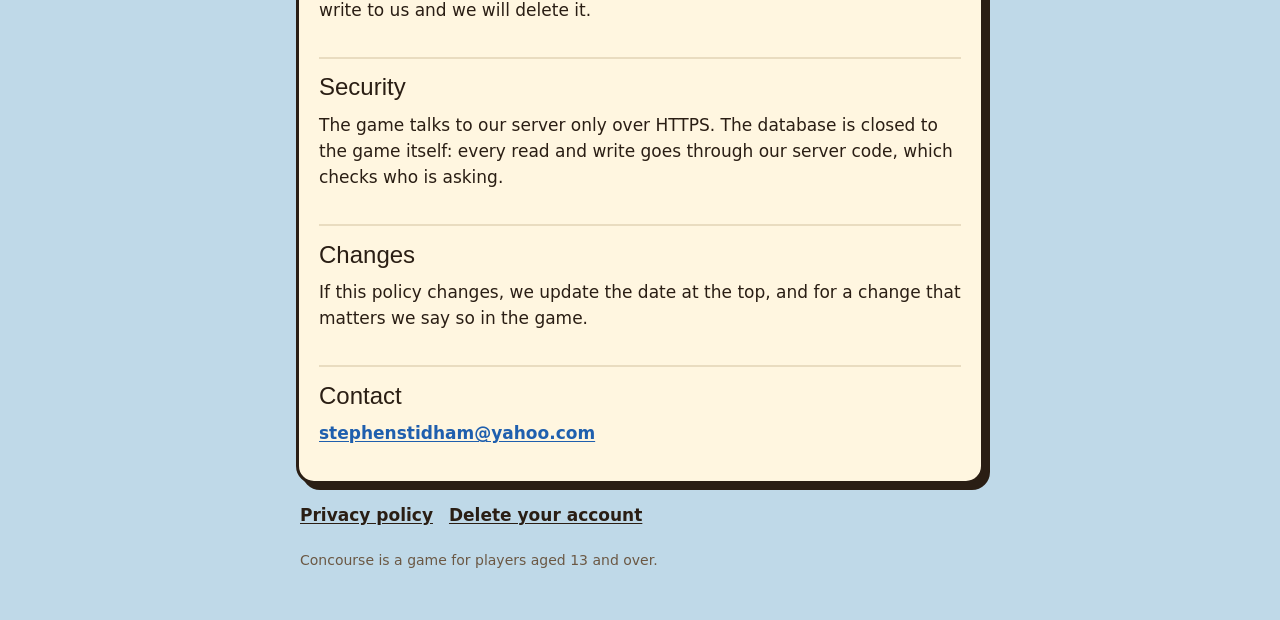
==== commit cec642f2: "Privacy policy: portraits, the player card other players see, and the play record" ====
--- a/index.html
+++ b/index.html
@@ -46,7 +46,7 @@
 <div class="card">
 <p class="brand">CONCOURSE</p>
 <h1 id="concourse-privacy-policy">Concourse privacy policy</h1>
-<p>Effective 2026-11-12.</p>
+<p>Effective 2026-11-13.</p>
 <p>Concourse is a game about running an airport gate, made by an independent developer (&quot;we&quot;, &quot;us&quot;). This policy says what the game collects, why, who can see it, and how to delete it. Questions: <a href="mailto:stephenstidham@yahoo.com">stephenstidham@yahoo.com</a>.</p>
 <h2 id="the-short-version">The short version</h2>
 <ul><li>We collect what the game needs to run your account and your gate, and play stats that you can turn off.</li><li>No ads. We never sell or rent your data. There is no third-party analytics or advertising code in the game.</li><li>You can delete your account at any time in the game, or ask us on the web.</li><li>The game has a chat room, the Lounge. What you write there can be read by every player.</li></ul>
@@ -55,7 +55,7 @@
 <ul><li><strong>An account id.</strong> The game creates one when you tap Play. You start as a guest: the account has no name and no email.</li><li><strong>Sign in with Apple</strong> (if you save your gate this way): Apple gives us an id for you that only this game sees, and the email address you chose to share, which can be Apple&#39;s private relay address. The name Apple offers is kept on your phone and never sent to our server.</li><li><strong>Email sign-in</strong> (if you use it): your email address and a password. Our host&#39;s sign-in service stores the password only as a secure hash.</li><li><strong>Sign-in records</strong>: when you signed in, and the tokens that keep you signed in.</li></ul>
 <ul><li><strong>Sign in with Google</strong> (on Android, if you save your gate this way): Google gives us an id for you that only this game sees, and your Google account&#39;s email address. The name Google offers is kept on your phone and never sent to our server.</li></ul>
 <h3 id="your-player-profile">Your player profile</h3>
-<ul><li><strong>A callsign and two colours.</strong> The game makes up a callsign for you (like SKYLINE BLUE) and picks two colours. You can change them. Other players see them.</li><li><strong>Roughly when you last played</strong>, updated at most every five minutes, so other players can see an active gate.</li></ul>
+<ul><li><strong>A callsign, two colours and a portrait.</strong> The game makes up a callsign for you (like SKYLINE BLUE), picks two colours and gives you a portrait. The portrait is made from the game&#39;s own drawn pieces (a skin tone, hair, a hat, a backdrop). It is never a photo and nothing is uploaded. You can change all three. Other players see them.</li><li><strong>Your play record.</strong> The days on which you finished a round and your best medal at each station, kept on your profile from 13 November 2026.</li><li><strong>Roughly when you last played</strong>, updated at most every five minutes, so other players can see an active gate.</li></ul>
 <h3 id="your-game">Your game</h3>
 <ul><li>Your gate, planes, flights, equipment, crew, tech, rounds and results, and your in-game money and points (Cash, Parts, Permits, Goodwill, Miles).</li><li>The decor and props you own and where you placed them, the pieces on your wishlist, and the pieces you saw on other players&#39; gates.</li></ul>
 <h3 id="things-between-players">Things between players</h3>
@@ -85,7 +85,7 @@
 <ul><li><strong>To run the game</strong>: your account, your gate and its saves, and the parts you share with other players.</li><li><strong>To improve the game</strong>: the play stats show how the game is played and where players stop. They are not used for ads or profiling and are not combined with data from anywhere else.</li><li><strong>To keep it safe</strong>: rate limits and stopping abuse, including the Lounge&#39;s word filter, reports and mutes.</li></ul>
 <p>We do not sell your data, rent it, or share it for advertising.</p>
 <h2 id="what-other-players-can-see">What other players can see</h2>
-<ul><li>Your callsign, your two colours, and roughly when you last played.</li><li>Your gate as you decorated it: decor, props, equipment levels, planes and their liveries and the parts fitted to them, and this week&#39;s kudos, visits and arrivals.</li><li>When you visit a gate, land at one at the end of a round, give kudos or turn an inbound plane wearing a player&#39;s callsign, your callsign and colours show in that player&#39;s book.</li><li>While you have played in the last week, your callsign and colours can appear on other players&#39; inbound planes.</li><li>A signed gift shows your callsign to the player who gets it. An unsigned one does not.</li><li>Everything you write in the Lounge, with your callsign, for as long as it is kept (see How long we keep it).</li><li>The Lounge&#39;s announcement cards that name your callsign.</li><li>A bug report you send, which the testers in our Discord server can read (see Bug reports).</li></ul>
+<ul><li>Your callsign, your two colours, your portrait, and roughly when you last played.</li><li>Your player card: your level, how many days you have played, how many rounds you have finished, your best medal at each station, how many stamps you have earned, and the month you started.</li><li>Your gate as you decorated it: decor, props, equipment levels, planes and their liveries and the parts fitted to them, and this week&#39;s kudos, visits and arrivals.</li><li>When you visit a gate, land at one at the end of a round, give kudos or turn an inbound plane wearing a player&#39;s callsign, your callsign and colours show in that player&#39;s book.</li><li>While you have played in the last week, your callsign and colours can appear on other players&#39; inbound planes.</li><li>A signed gift shows your callsign to the player who gets it. An unsigned one does not.</li><li>Everything you write in the Lounge, with your callsign and portrait, for as long as it is kept (see How long we keep it).</li><li>The Lounge&#39;s announcement cards that name your callsign.</li><li>A bug report you send, which the testers in our Discord server can read (see Bug reports).</li></ul>
 <p>Other players&#39; games receive your account id (a random code) so they can open your gate. It is never shown and says nothing about you. Other players never see your email or how you sign in.</p>
 <h2 id="who-handles-your-data-for-us">Who handles your data for us</h2>
 <ul><li><strong>Supabase</strong> hosts our database, our server code and sign-in, in the United States (Ohio). It handles the data only to run the service for us.</li><li><strong>Apple</strong> distributes the game (App Store and TestFlight) and runs Sign in with Apple, under Apple&#39;s own privacy policy.</li><li><strong>Google</strong> distributes the game on Google Play, under Google&#39;s own privacy policy.</li><li><strong>Discord</strong> hosts our testers&#39; server; bug reports you send, and Lounge lines that a player reports, are posted to a channel there, under Discord&#39;s own privacy policy.</li><li>Our privacy and deletion web pages load their fonts from <strong>Google Fonts</strong>, so your browser asks Google for them.</li></ul>
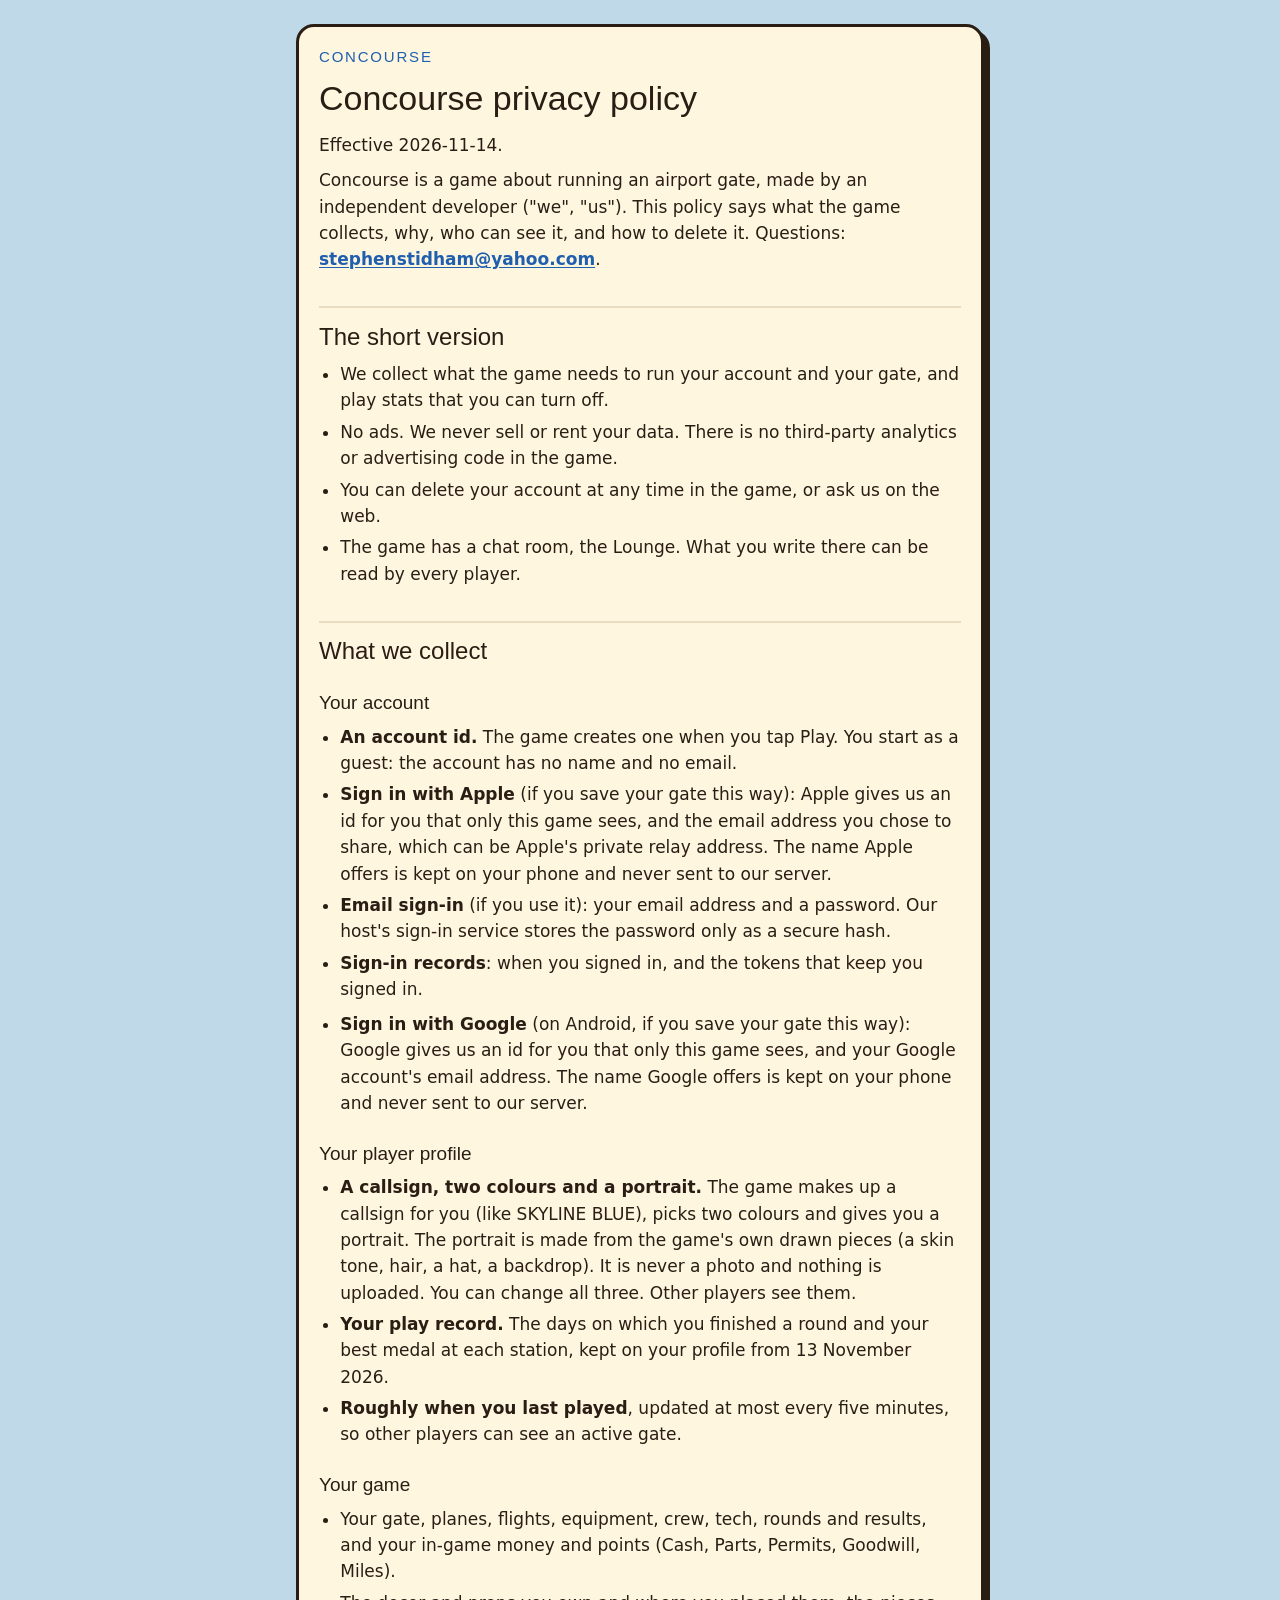
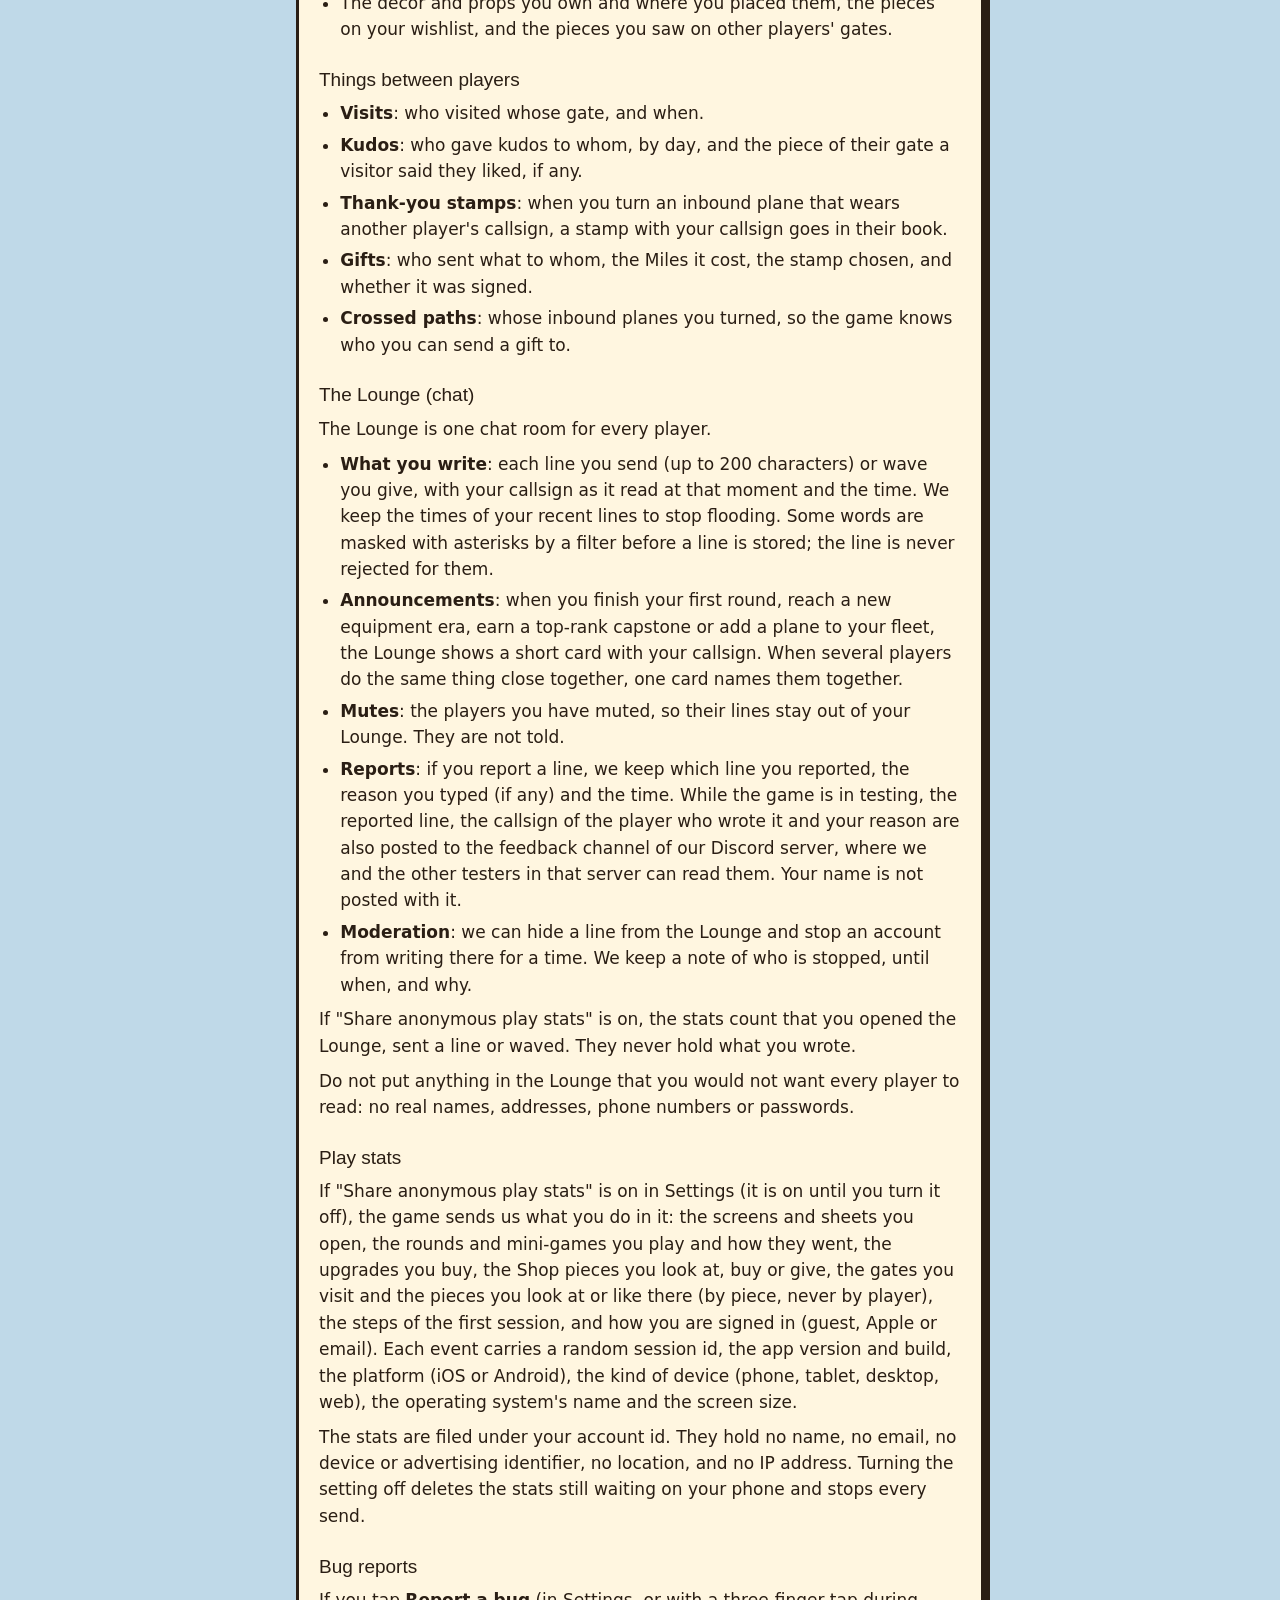
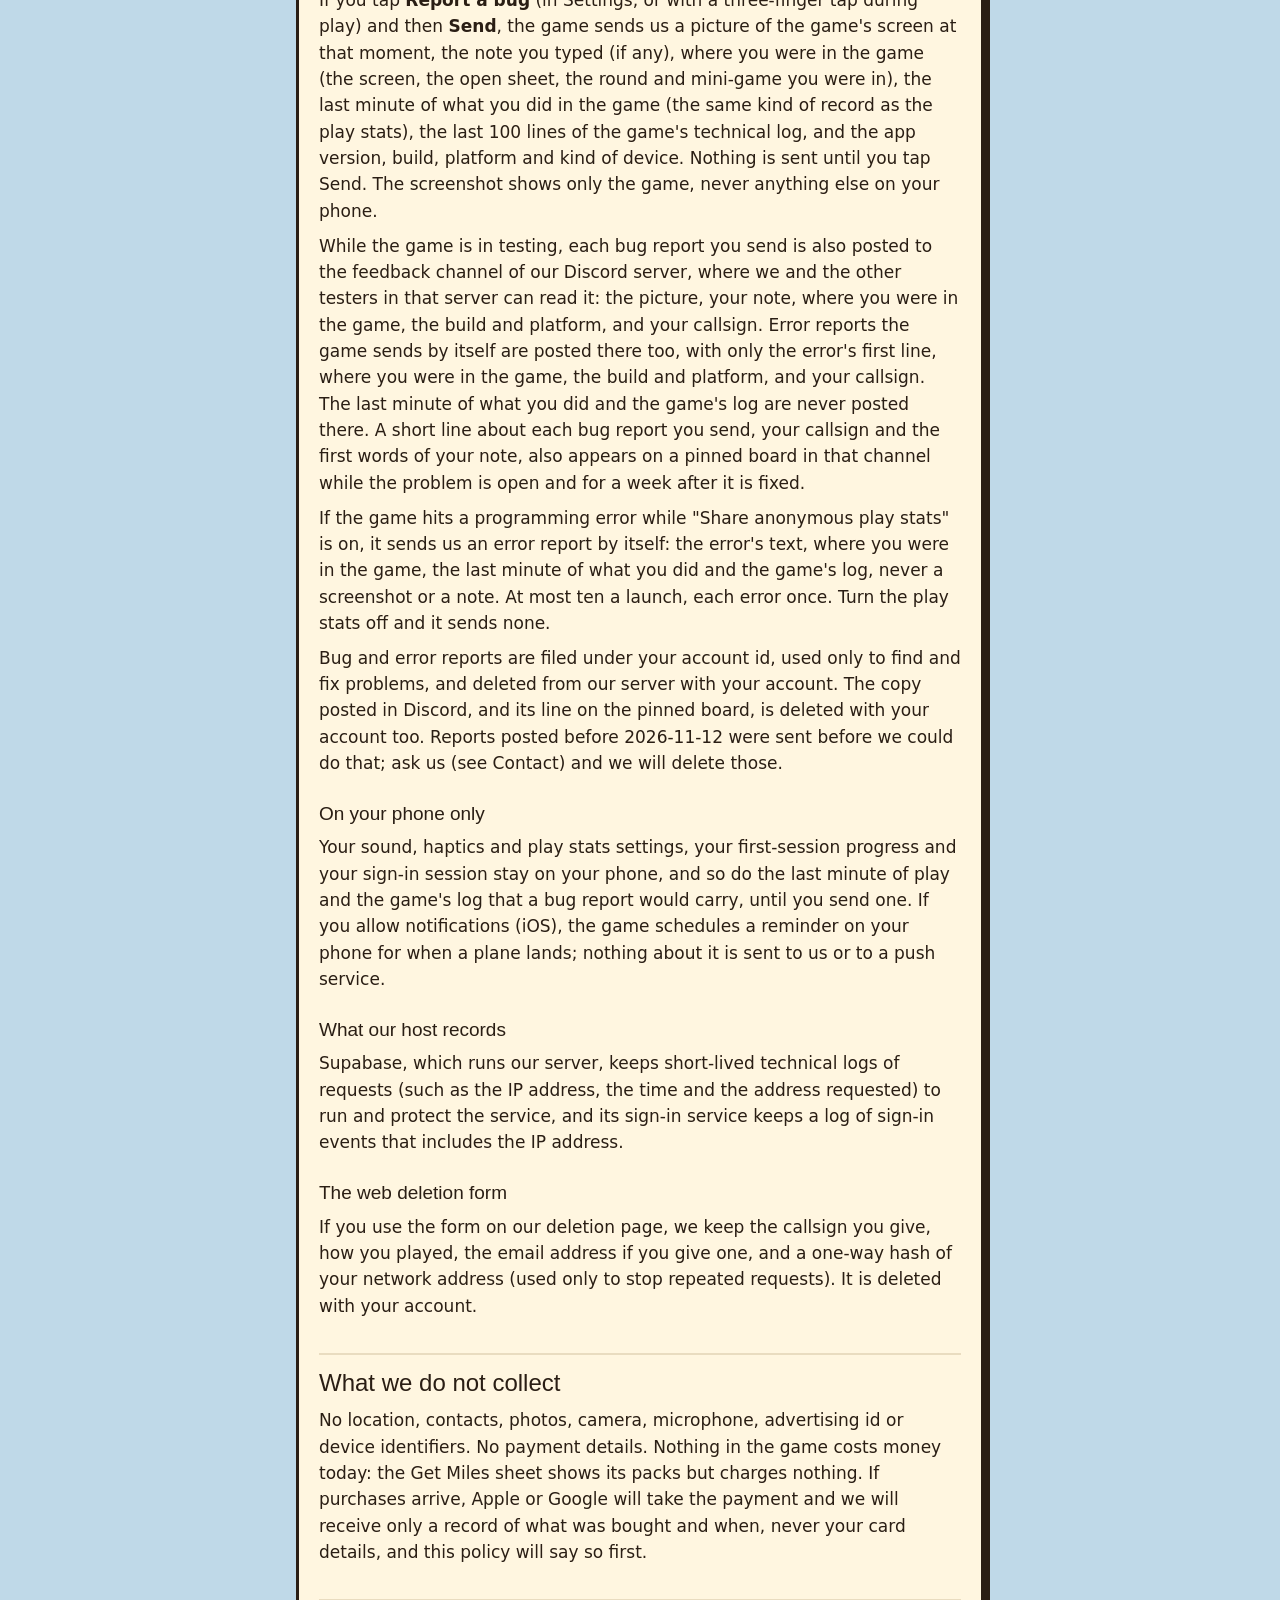
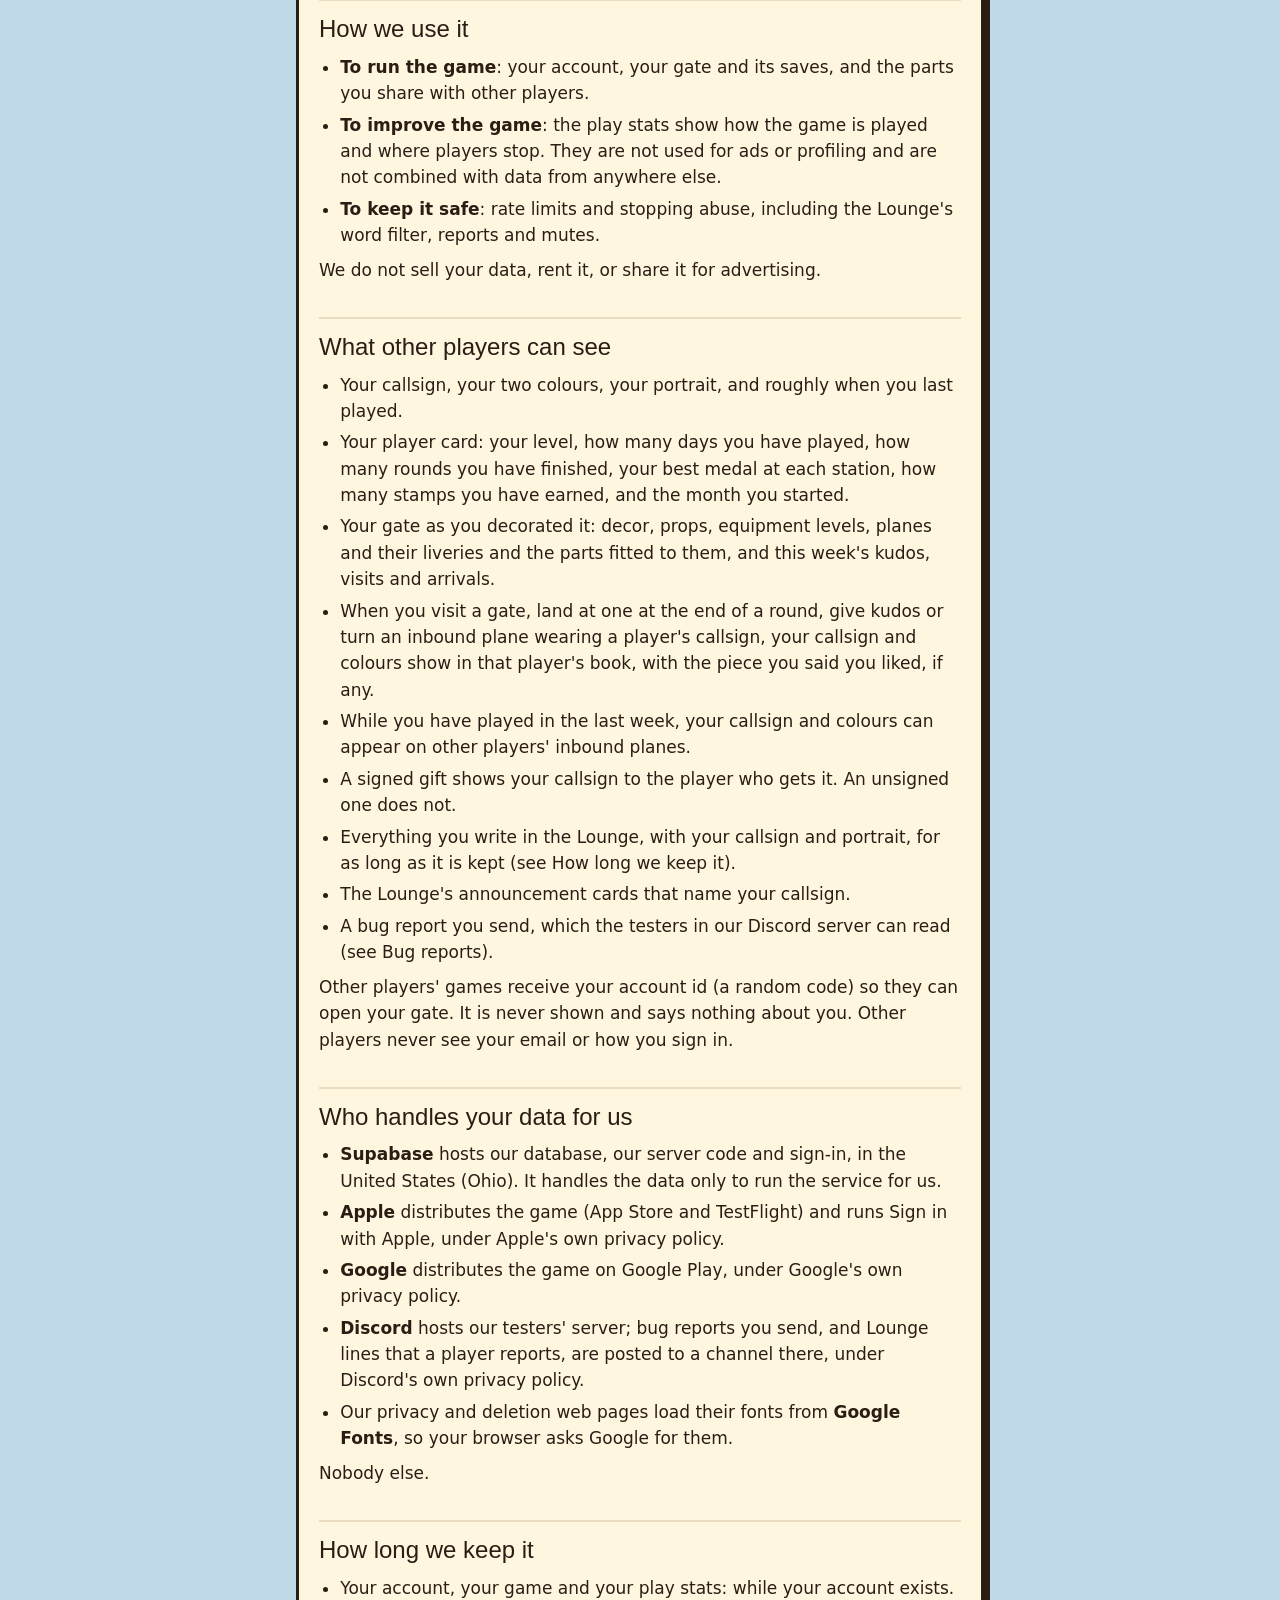
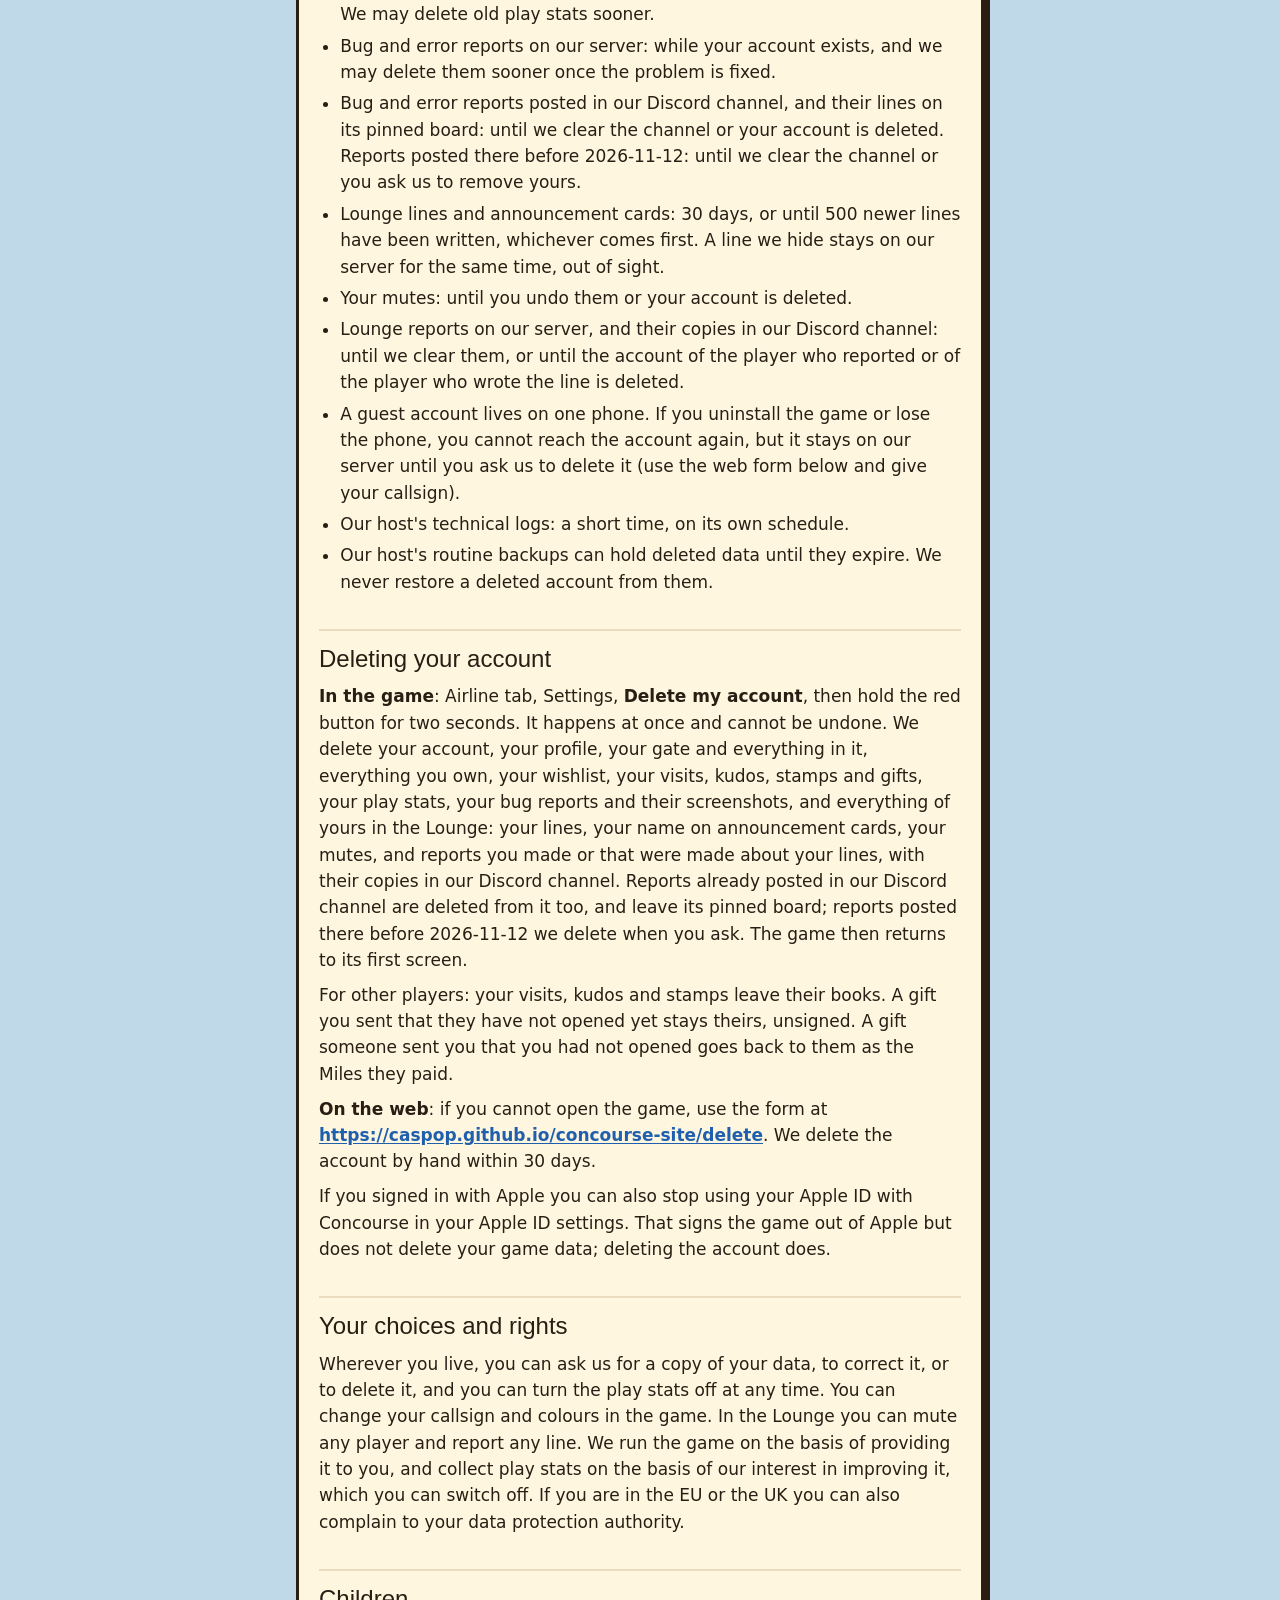
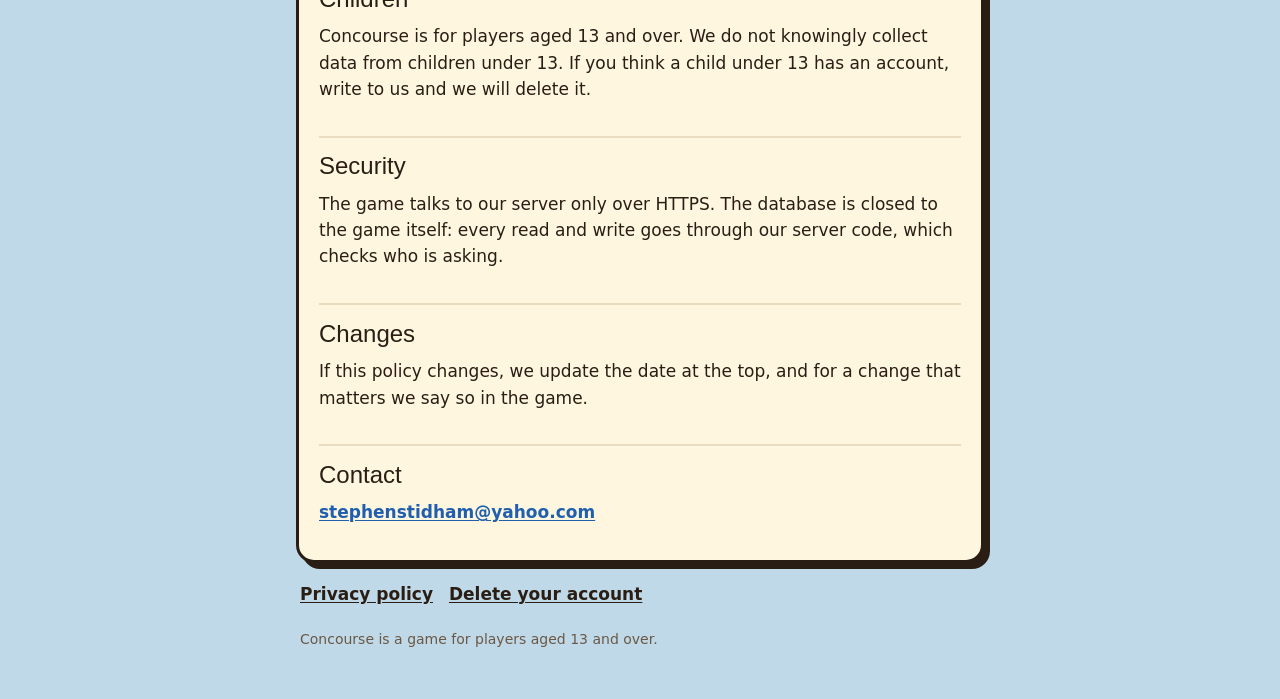
==== commit d63bc914: "Privacy policy: the piece a visitor says they liked" ====
--- a/index.html
+++ b/index.html
@@ -46,7 +46,7 @@
 <div class="card">
 <p class="brand">CONCOURSE</p>
 <h1 id="concourse-privacy-policy">Concourse privacy policy</h1>
-<p>Effective 2026-11-13.</p>
+<p>Effective 2026-11-14.</p>
 <p>Concourse is a game about running an airport gate, made by an independent developer (&quot;we&quot;, &quot;us&quot;). This policy says what the game collects, why, who can see it, and how to delete it. Questions: <a href="mailto:stephenstidham@yahoo.com">stephenstidham@yahoo.com</a>.</p>
 <h2 id="the-short-version">The short version</h2>
 <ul><li>We collect what the game needs to run your account and your gate, and play stats that you can turn off.</li><li>No ads. We never sell or rent your data. There is no third-party analytics or advertising code in the game.</li><li>You can delete your account at any time in the game, or ask us on the web.</li><li>The game has a chat room, the Lounge. What you write there can be read by every player.</li></ul>
@@ -59,14 +59,14 @@
 <h3 id="your-game">Your game</h3>
 <ul><li>Your gate, planes, flights, equipment, crew, tech, rounds and results, and your in-game money and points (Cash, Parts, Permits, Goodwill, Miles).</li><li>The decor and props you own and where you placed them, the pieces on your wishlist, and the pieces you saw on other players&#39; gates.</li></ul>
 <h3 id="things-between-players">Things between players</h3>
-<ul><li><strong>Visits</strong>: who visited whose gate, and when.</li><li><strong>Kudos</strong>: who gave kudos to whom, by day.</li><li><strong>Thank-you stamps</strong>: when you turn an inbound plane that wears another player&#39;s callsign, a stamp with your callsign goes in their book.</li><li><strong>Gifts</strong>: who sent what to whom, the Miles it cost, the stamp chosen, and whether it was signed.</li><li><strong>Crossed paths</strong>: whose inbound planes you turned, so the game knows who you can send a gift to.</li></ul>
+<ul><li><strong>Visits</strong>: who visited whose gate, and when.</li><li><strong>Kudos</strong>: who gave kudos to whom, by day, and the piece of their gate a visitor said they liked, if any.</li><li><strong>Thank-you stamps</strong>: when you turn an inbound plane that wears another player&#39;s callsign, a stamp with your callsign goes in their book.</li><li><strong>Gifts</strong>: who sent what to whom, the Miles it cost, the stamp chosen, and whether it was signed.</li><li><strong>Crossed paths</strong>: whose inbound planes you turned, so the game knows who you can send a gift to.</li></ul>
 <h3 id="the-lounge-chat">The Lounge (chat)</h3>
 <p>The Lounge is one chat room for every player.</p>
 <ul><li><strong>What you write</strong>: each line you send (up to 200 characters) or wave you give, with your callsign as it read at that moment and the time. We keep the times of your recent lines to stop flooding. Some words are masked with asterisks by a filter before a line is stored; the line is never rejected for them.</li><li><strong>Announcements</strong>: when you finish your first round, reach a new equipment era, earn a top-rank capstone or add a plane to your fleet, the Lounge shows a short card with your callsign. When several players do the same thing close together, one card names them together.</li><li><strong>Mutes</strong>: the players you have muted, so their lines stay out of your Lounge. They are not told.</li><li><strong>Reports</strong>: if you report a line, we keep which line you reported, the reason you typed (if any) and the time. While the game is in testing, the reported line, the callsign of the player who wrote it and your reason are also posted to the feedback channel of our Discord server, where we and the other testers in that server can read them. Your name is not posted with it.</li><li><strong>Moderation</strong>: we can hide a line from the Lounge and stop an account from writing there for a time. We keep a note of who is stopped, until when, and why.</li></ul>
 <p>If &quot;Share anonymous play stats&quot; is on, the stats count that you opened the Lounge, sent a line or waved. They never hold what you wrote.</p>
 <p>Do not put anything in the Lounge that you would not want every player to read: no real names, addresses, phone numbers or passwords.</p>
 <h3 id="play-stats">Play stats</h3>
-<p>If &quot;Share anonymous play stats&quot; is on in Settings (it is on until you turn it off), the game sends us what you do in it: the screens and sheets you open, the rounds and mini-games you play and how they went, the upgrades you buy, the Shop pieces you look at, buy or give, the steps of the first session, and how you are signed in (guest, Apple or email). Each event carries a random session id, the app version and build, the platform (iOS or Android), the kind of device (phone, tablet, desktop, web), the operating system&#39;s name and the screen size.</p>
+<p>If &quot;Share anonymous play stats&quot; is on in Settings (it is on until you turn it off), the game sends us what you do in it: the screens and sheets you open, the rounds and mini-games you play and how they went, the upgrades you buy, the Shop pieces you look at, buy or give, the gates you visit and the pieces you look at or like there (by piece, never by player), the steps of the first session, and how you are signed in (guest, Apple or email). Each event carries a random session id, the app version and build, the platform (iOS or Android), the kind of device (phone, tablet, desktop, web), the operating system&#39;s name and the screen size.</p>
 <p>The stats are filed under your account id. They hold no name, no email, no device or advertising identifier, no location, and no IP address. Turning the setting off deletes the stats still waiting on your phone and stops every send.</p>
 <h3 id="bug-reports">Bug reports</h3>
 <p>If you tap <strong>Report a bug</strong> (in Settings, or with a three-finger tap during play) and then <strong>Send</strong>, the game sends us a picture of the game&#39;s screen at that moment, the note you typed (if any), where you were in the game (the screen, the open sheet, the round and mini-game you were in), the last minute of what you did in the game (the same kind of record as the play stats), the last 100 lines of the game&#39;s technical log, and the app version, build, platform and kind of device. Nothing is sent until you tap Send. The screenshot shows only the game, never anything else on your phone.</p>
@@ -85,7 +85,7 @@
 <ul><li><strong>To run the game</strong>: your account, your gate and its saves, and the parts you share with other players.</li><li><strong>To improve the game</strong>: the play stats show how the game is played and where players stop. They are not used for ads or profiling and are not combined with data from anywhere else.</li><li><strong>To keep it safe</strong>: rate limits and stopping abuse, including the Lounge&#39;s word filter, reports and mutes.</li></ul>
 <p>We do not sell your data, rent it, or share it for advertising.</p>
 <h2 id="what-other-players-can-see">What other players can see</h2>
-<ul><li>Your callsign, your two colours, your portrait, and roughly when you last played.</li><li>Your player card: your level, how many days you have played, how many rounds you have finished, your best medal at each station, how many stamps you have earned, and the month you started.</li><li>Your gate as you decorated it: decor, props, equipment levels, planes and their liveries and the parts fitted to them, and this week&#39;s kudos, visits and arrivals.</li><li>When you visit a gate, land at one at the end of a round, give kudos or turn an inbound plane wearing a player&#39;s callsign, your callsign and colours show in that player&#39;s book.</li><li>While you have played in the last week, your callsign and colours can appear on other players&#39; inbound planes.</li><li>A signed gift shows your callsign to the player who gets it. An unsigned one does not.</li><li>Everything you write in the Lounge, with your callsign and portrait, for as long as it is kept (see How long we keep it).</li><li>The Lounge&#39;s announcement cards that name your callsign.</li><li>A bug report you send, which the testers in our Discord server can read (see Bug reports).</li></ul>
+<ul><li>Your callsign, your two colours, your portrait, and roughly when you last played.</li><li>Your player card: your level, how many days you have played, how many rounds you have finished, your best medal at each station, how many stamps you have earned, and the month you started.</li><li>Your gate as you decorated it: decor, props, equipment levels, planes and their liveries and the parts fitted to them, and this week&#39;s kudos, visits and arrivals.</li><li>When you visit a gate, land at one at the end of a round, give kudos or turn an inbound plane wearing a player&#39;s callsign, your callsign and colours show in that player&#39;s book, with the piece you said you liked, if any.</li><li>While you have played in the last week, your callsign and colours can appear on other players&#39; inbound planes.</li><li>A signed gift shows your callsign to the player who gets it. An unsigned one does not.</li><li>Everything you write in the Lounge, with your callsign and portrait, for as long as it is kept (see How long we keep it).</li><li>The Lounge&#39;s announcement cards that name your callsign.</li><li>A bug report you send, which the testers in our Discord server can read (see Bug reports).</li></ul>
 <p>Other players&#39; games receive your account id (a random code) so they can open your gate. It is never shown and says nothing about you. Other players never see your email or how you sign in.</p>
 <h2 id="who-handles-your-data-for-us">Who handles your data for us</h2>
 <ul><li><strong>Supabase</strong> hosts our database, our server code and sign-in, in the United States (Ohio). It handles the data only to run the service for us.</li><li><strong>Apple</strong> distributes the game (App Store and TestFlight) and runs Sign in with Apple, under Apple&#39;s own privacy policy.</li><li><strong>Google</strong> distributes the game on Google Play, under Google&#39;s own privacy policy.</li><li><strong>Discord</strong> hosts our testers&#39; server; bug reports you send, and Lounge lines that a player reports, are posted to a channel there, under Discord&#39;s own privacy policy.</li><li>Our privacy and deletion web pages load their fonts from <strong>Google Fonts</strong>, so your browser asks Google for them.</li></ul>
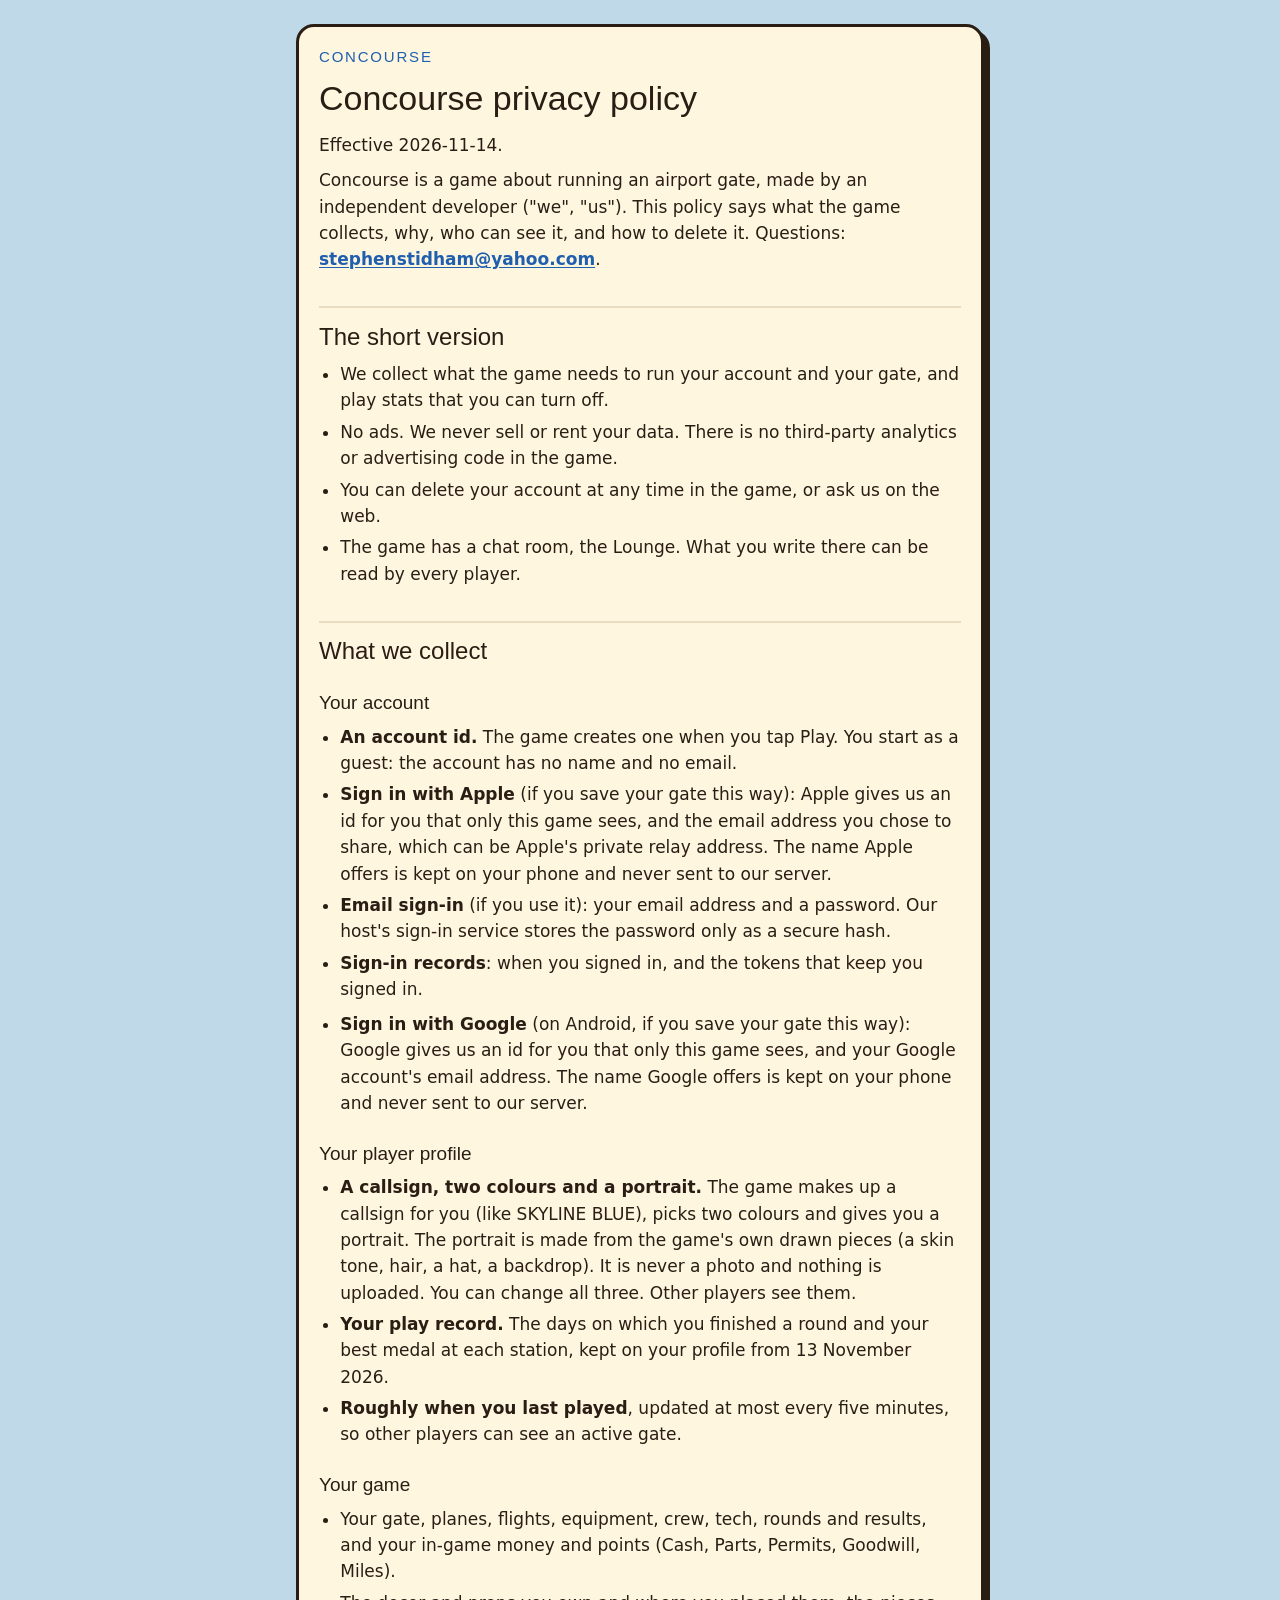
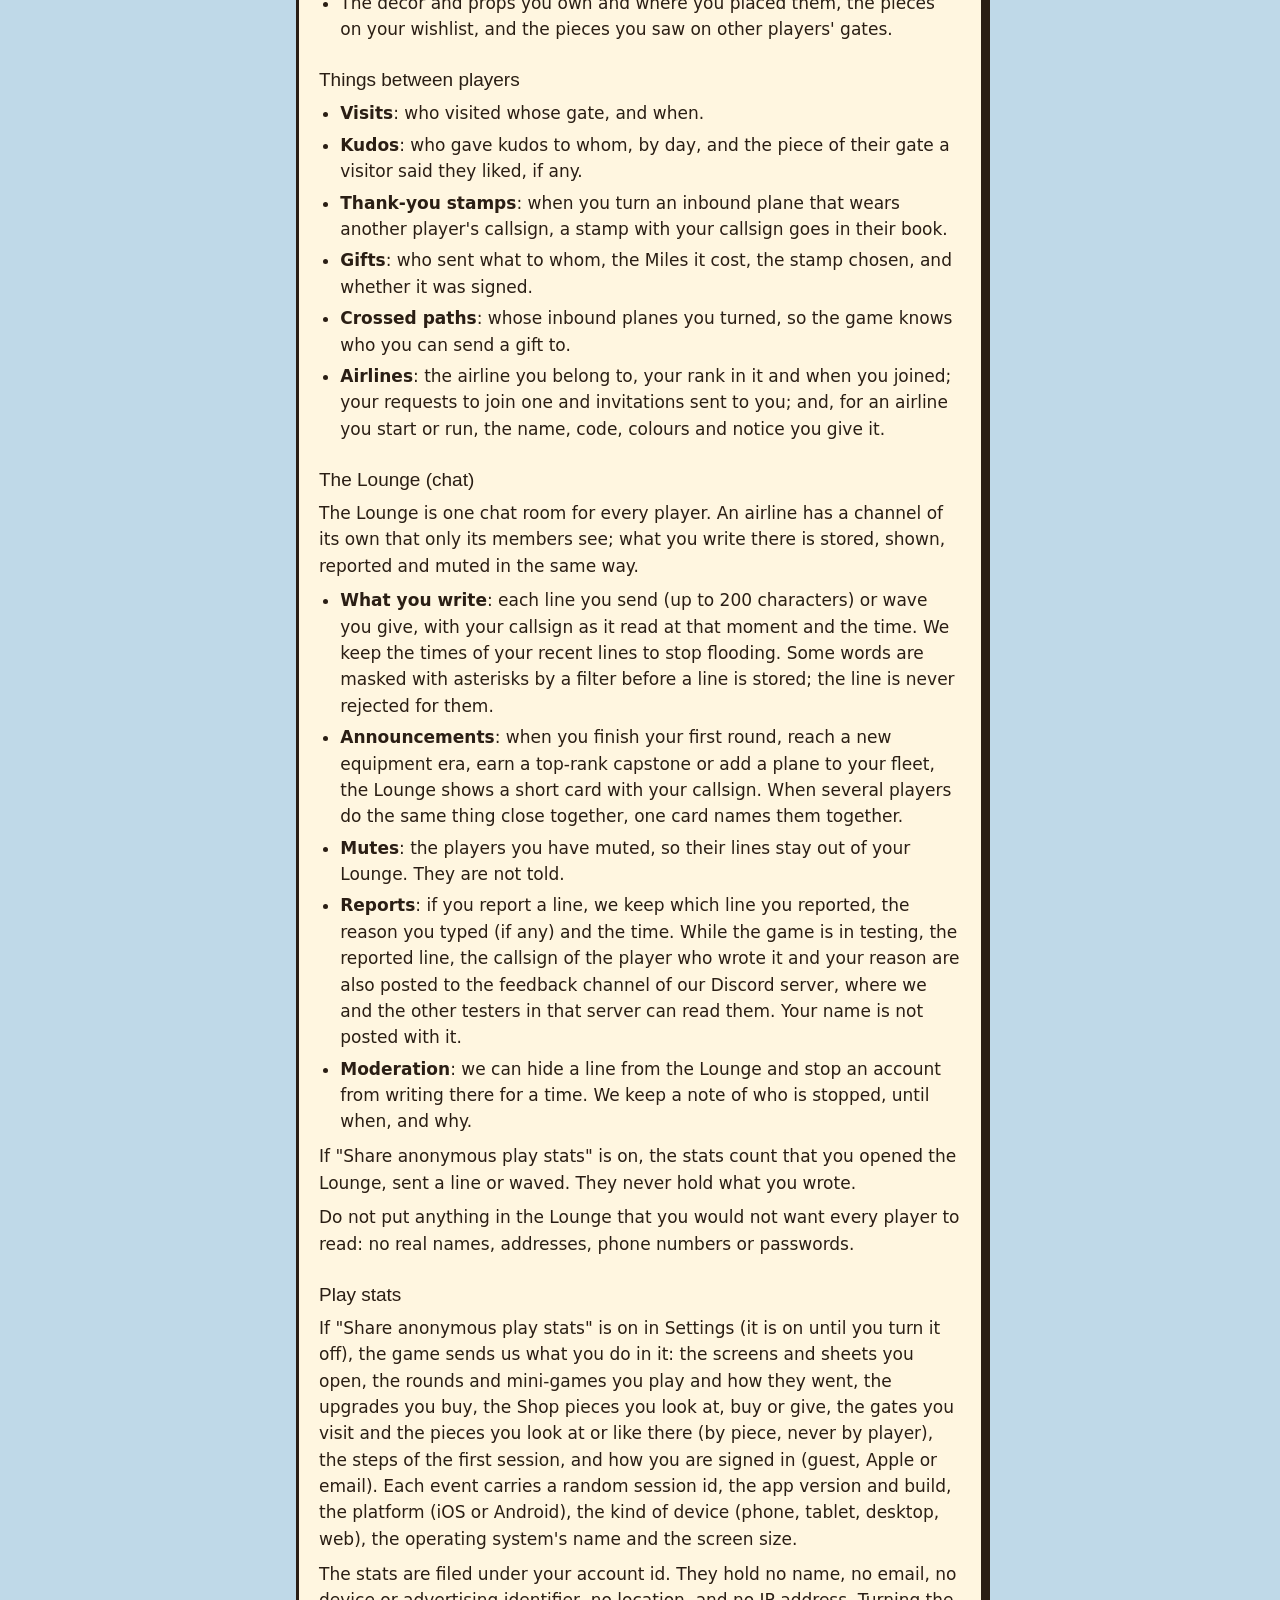
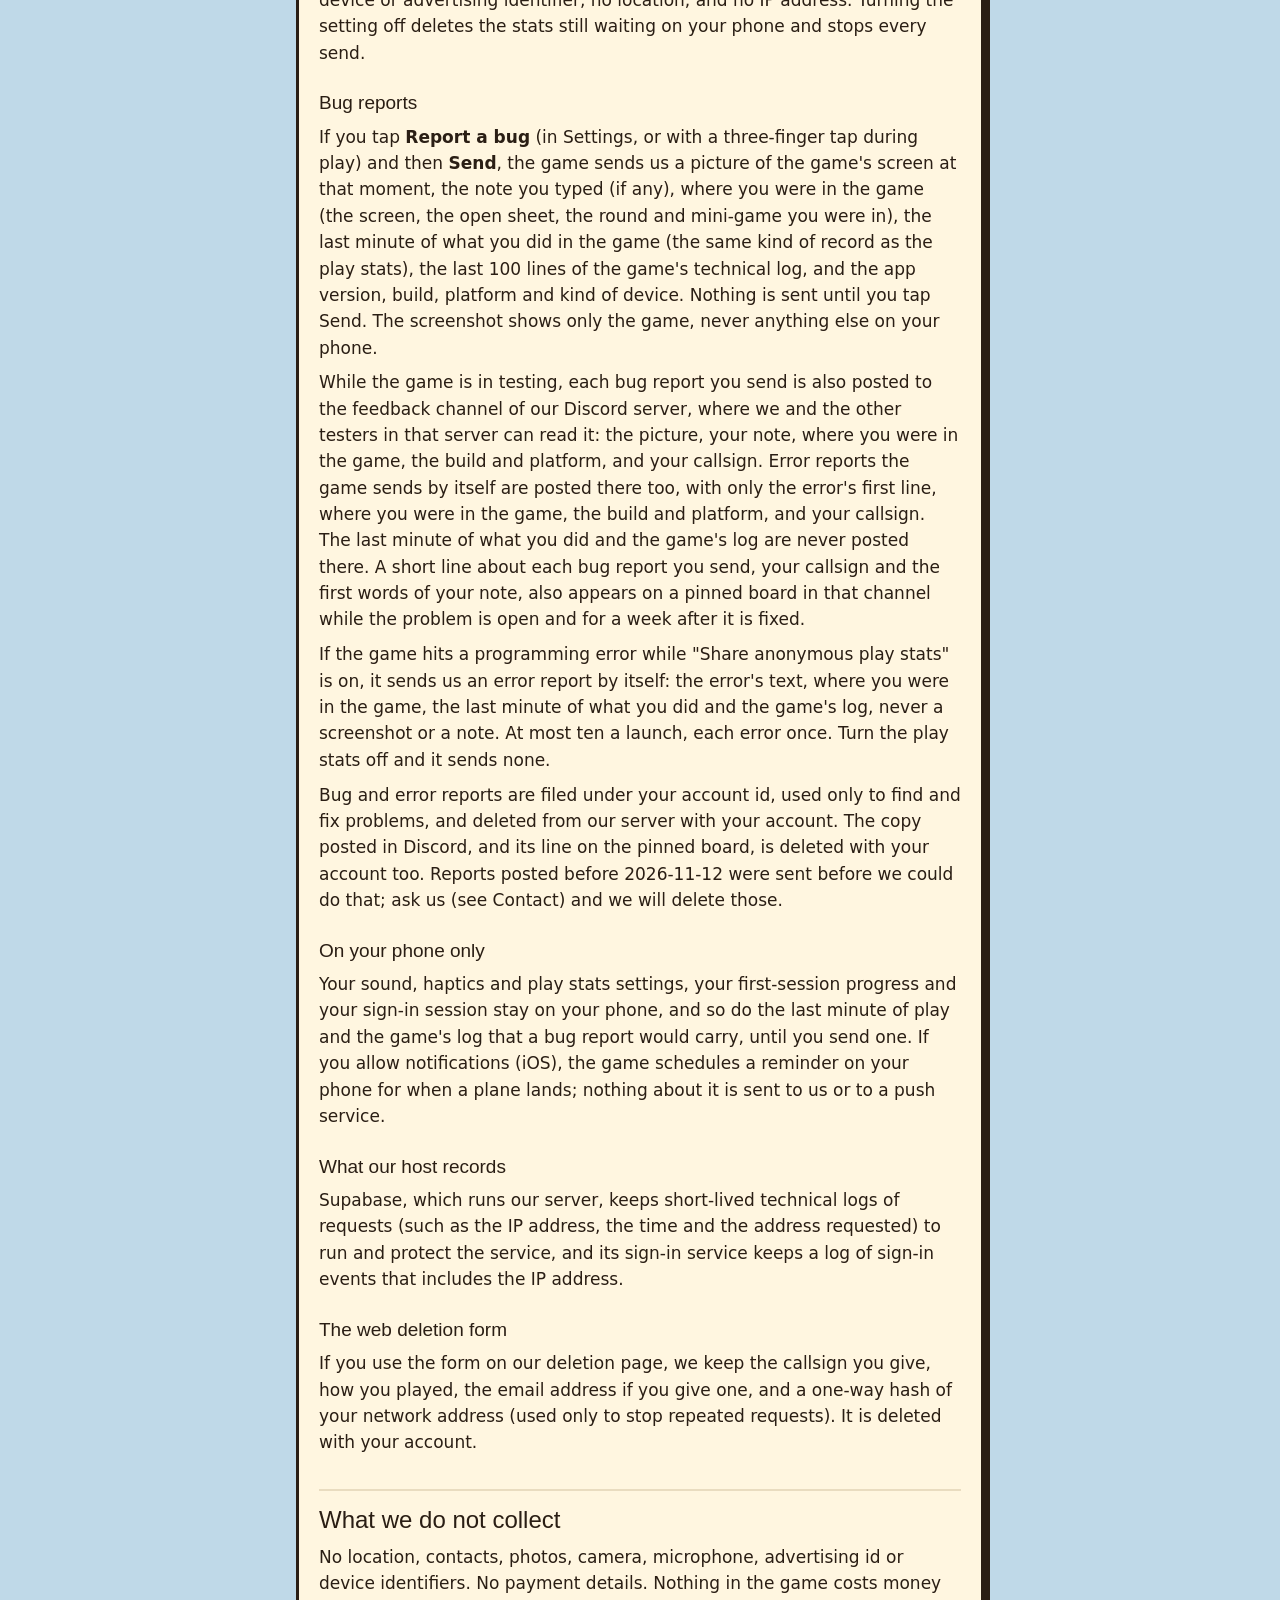
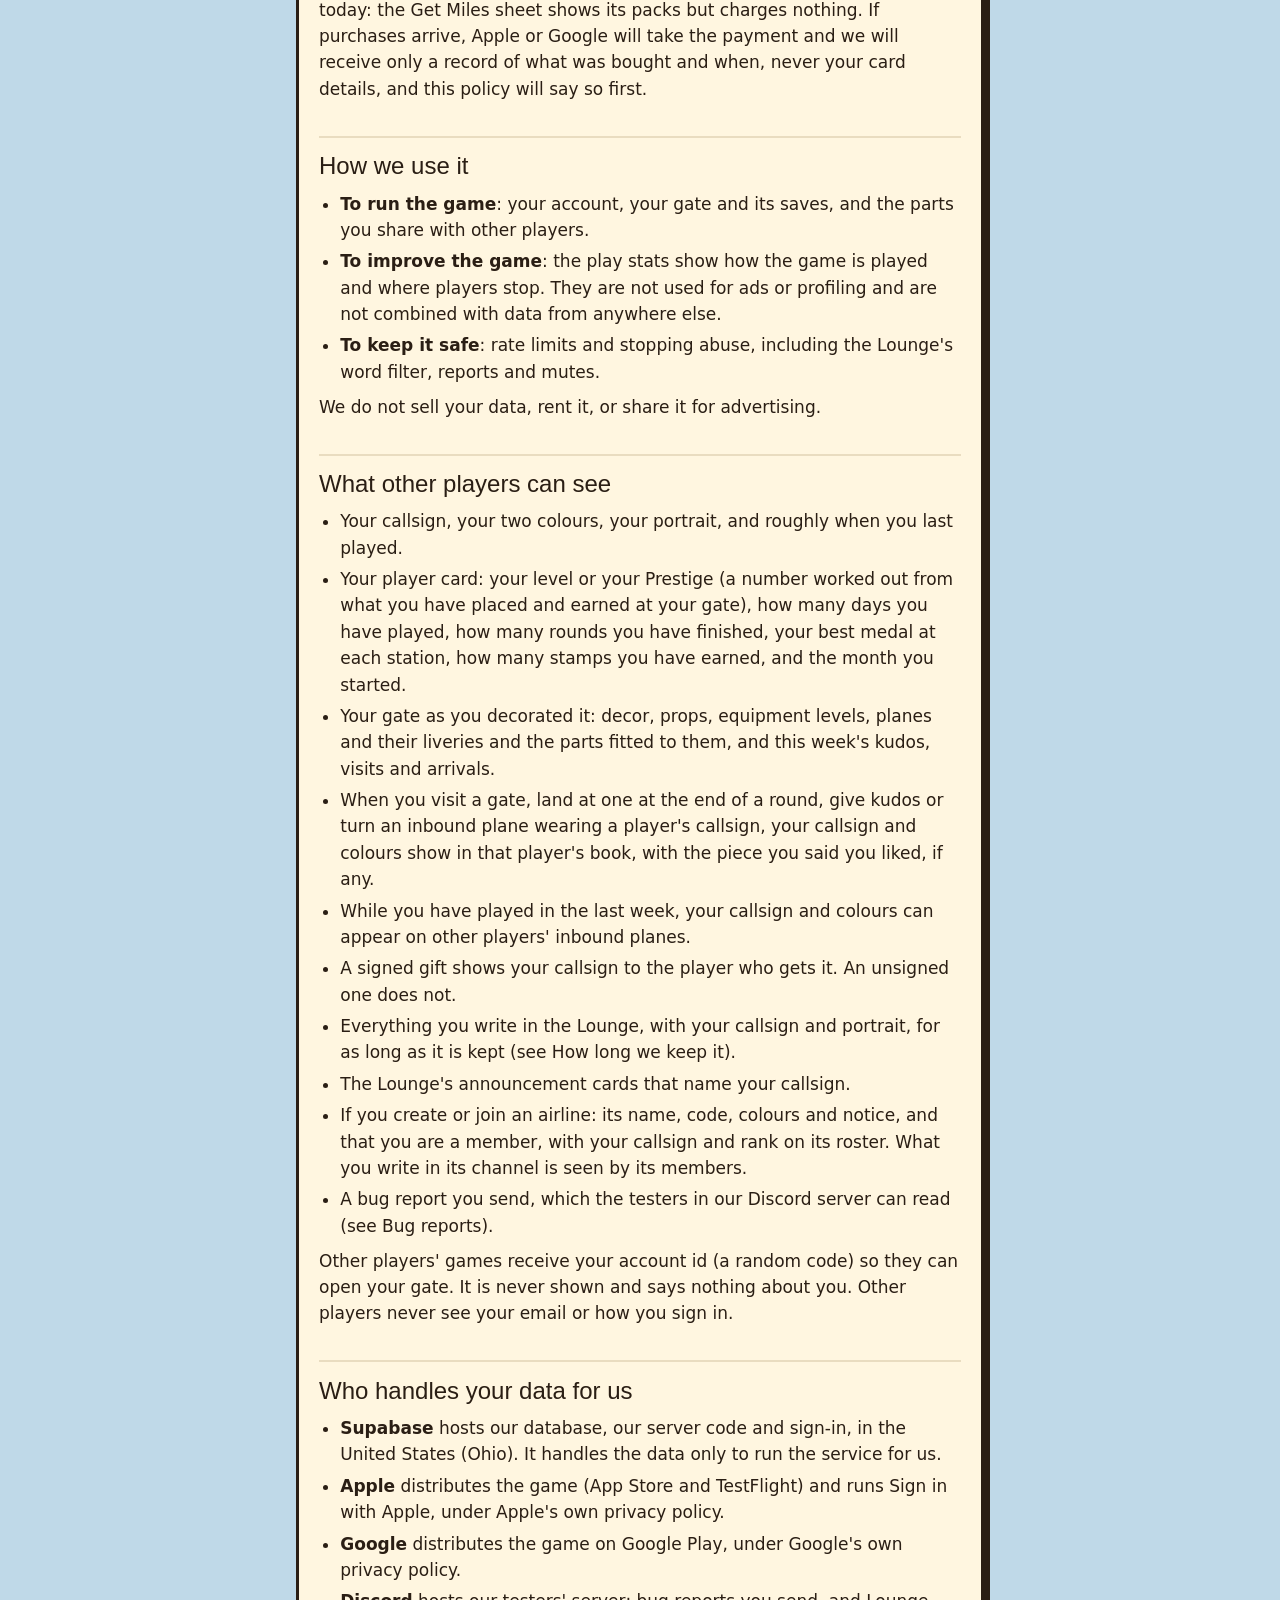
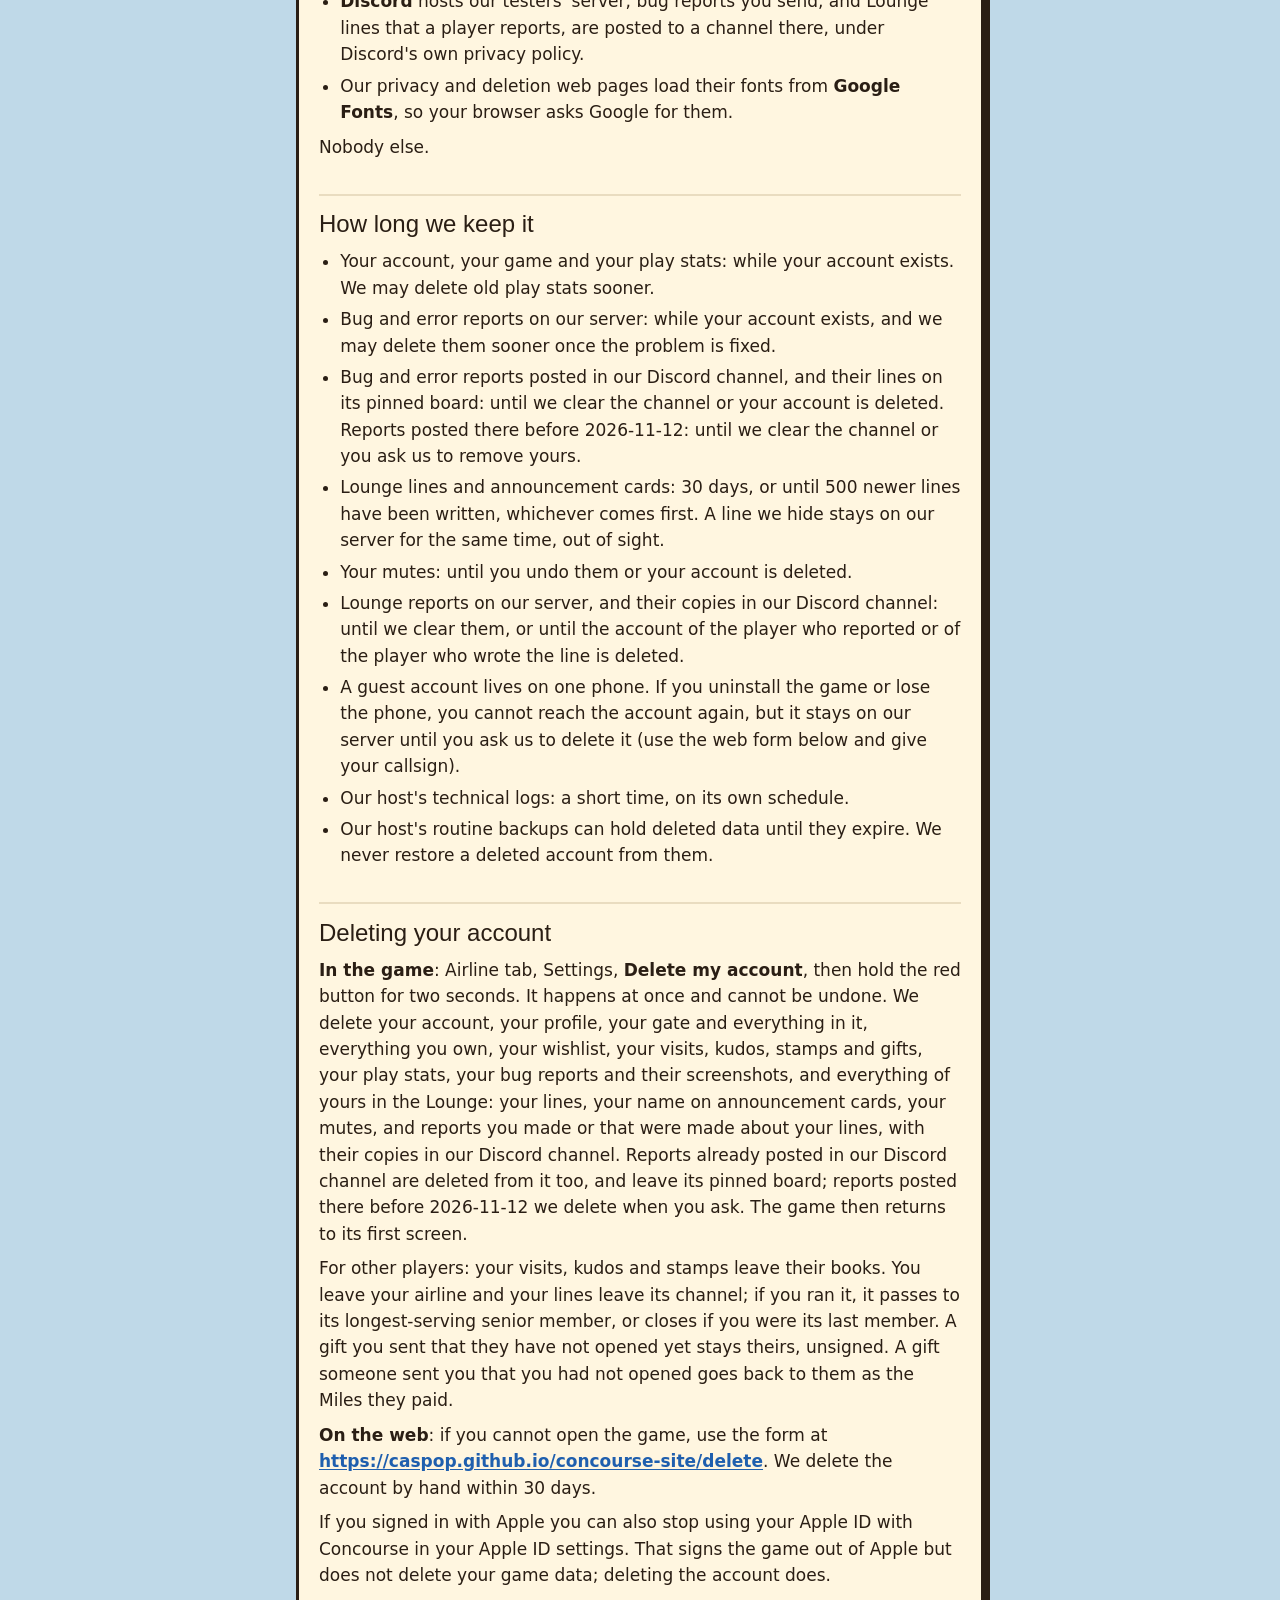
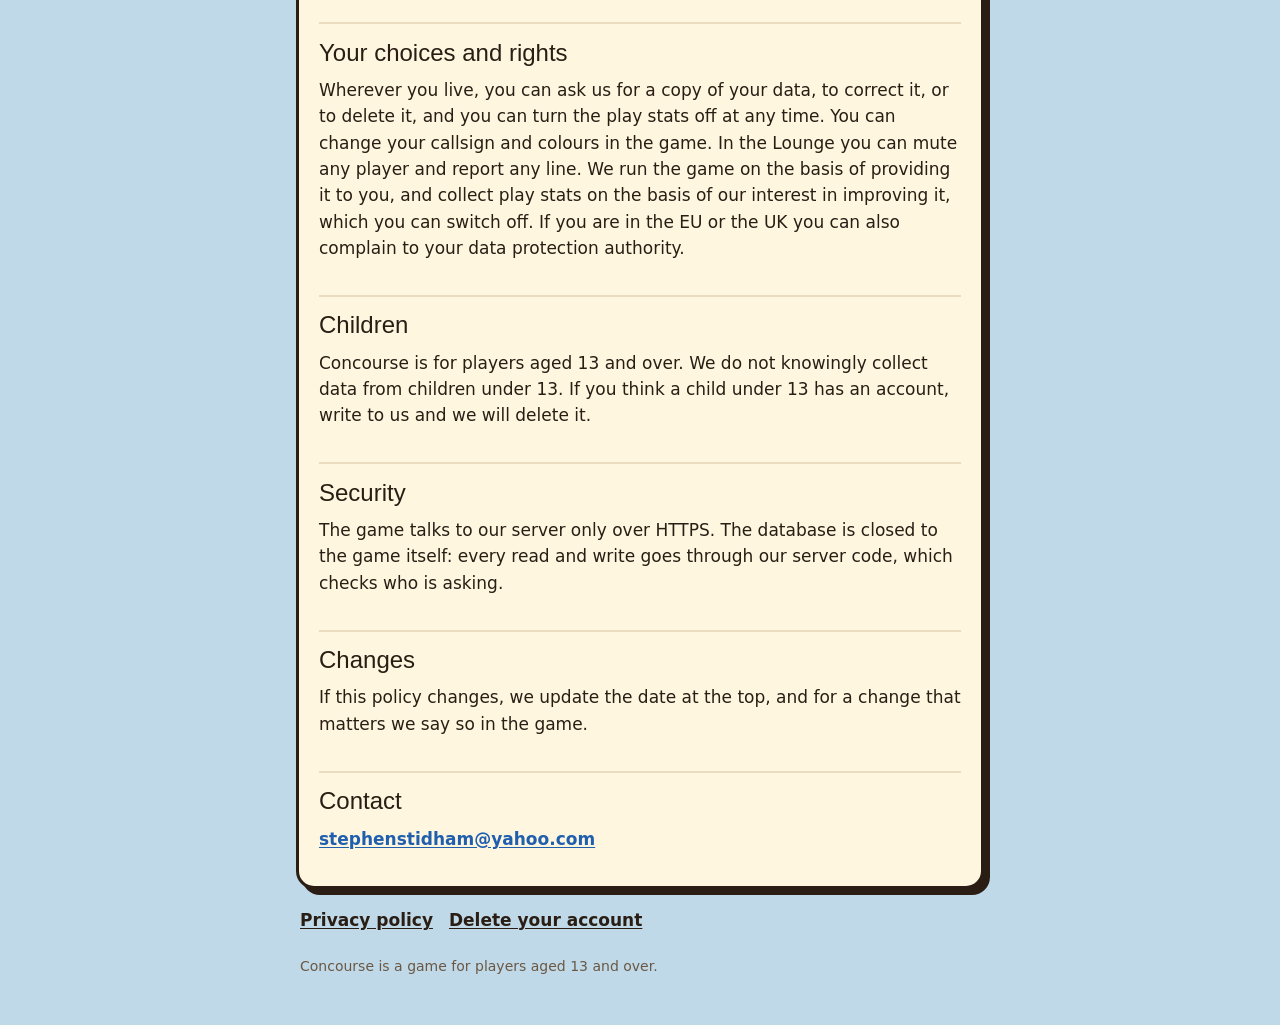
==== commit 32696cb4: "Privacy policy: airlines and Prestige" ====
--- a/index.html
+++ b/index.html
@@ -59,9 +59,9 @@
 <h3 id="your-game">Your game</h3>
 <ul><li>Your gate, planes, flights, equipment, crew, tech, rounds and results, and your in-game money and points (Cash, Parts, Permits, Goodwill, Miles).</li><li>The decor and props you own and where you placed them, the pieces on your wishlist, and the pieces you saw on other players&#39; gates.</li></ul>
 <h3 id="things-between-players">Things between players</h3>
-<ul><li><strong>Visits</strong>: who visited whose gate, and when.</li><li><strong>Kudos</strong>: who gave kudos to whom, by day, and the piece of their gate a visitor said they liked, if any.</li><li><strong>Thank-you stamps</strong>: when you turn an inbound plane that wears another player&#39;s callsign, a stamp with your callsign goes in their book.</li><li><strong>Gifts</strong>: who sent what to whom, the Miles it cost, the stamp chosen, and whether it was signed.</li><li><strong>Crossed paths</strong>: whose inbound planes you turned, so the game knows who you can send a gift to.</li></ul>
+<ul><li><strong>Visits</strong>: who visited whose gate, and when.</li><li><strong>Kudos</strong>: who gave kudos to whom, by day, and the piece of their gate a visitor said they liked, if any.</li><li><strong>Thank-you stamps</strong>: when you turn an inbound plane that wears another player&#39;s callsign, a stamp with your callsign goes in their book.</li><li><strong>Gifts</strong>: who sent what to whom, the Miles it cost, the stamp chosen, and whether it was signed.</li><li><strong>Crossed paths</strong>: whose inbound planes you turned, so the game knows who you can send a gift to.</li><li><strong>Airlines</strong>: the airline you belong to, your rank in it and when you joined; your requests to join one and invitations sent to you; and, for an airline you start or run, the name, code, colours and notice you give it.</li></ul>
 <h3 id="the-lounge-chat">The Lounge (chat)</h3>
-<p>The Lounge is one chat room for every player.</p>
+<p>The Lounge is one chat room for every player. An airline has a channel of its own that only its members see; what you write there is stored, shown, reported and muted in the same way.</p>
 <ul><li><strong>What you write</strong>: each line you send (up to 200 characters) or wave you give, with your callsign as it read at that moment and the time. We keep the times of your recent lines to stop flooding. Some words are masked with asterisks by a filter before a line is stored; the line is never rejected for them.</li><li><strong>Announcements</strong>: when you finish your first round, reach a new equipment era, earn a top-rank capstone or add a plane to your fleet, the Lounge shows a short card with your callsign. When several players do the same thing close together, one card names them together.</li><li><strong>Mutes</strong>: the players you have muted, so their lines stay out of your Lounge. They are not told.</li><li><strong>Reports</strong>: if you report a line, we keep which line you reported, the reason you typed (if any) and the time. While the game is in testing, the reported line, the callsign of the player who wrote it and your reason are also posted to the feedback channel of our Discord server, where we and the other testers in that server can read them. Your name is not posted with it.</li><li><strong>Moderation</strong>: we can hide a line from the Lounge and stop an account from writing there for a time. We keep a note of who is stopped, until when, and why.</li></ul>
 <p>If &quot;Share anonymous play stats&quot; is on, the stats count that you opened the Lounge, sent a line or waved. They never hold what you wrote.</p>
 <p>Do not put anything in the Lounge that you would not want every player to read: no real names, addresses, phone numbers or passwords.</p>
@@ -85,7 +85,7 @@
 <ul><li><strong>To run the game</strong>: your account, your gate and its saves, and the parts you share with other players.</li><li><strong>To improve the game</strong>: the play stats show how the game is played and where players stop. They are not used for ads or profiling and are not combined with data from anywhere else.</li><li><strong>To keep it safe</strong>: rate limits and stopping abuse, including the Lounge&#39;s word filter, reports and mutes.</li></ul>
 <p>We do not sell your data, rent it, or share it for advertising.</p>
 <h2 id="what-other-players-can-see">What other players can see</h2>
-<ul><li>Your callsign, your two colours, your portrait, and roughly when you last played.</li><li>Your player card: your level, how many days you have played, how many rounds you have finished, your best medal at each station, how many stamps you have earned, and the month you started.</li><li>Your gate as you decorated it: decor, props, equipment levels, planes and their liveries and the parts fitted to them, and this week&#39;s kudos, visits and arrivals.</li><li>When you visit a gate, land at one at the end of a round, give kudos or turn an inbound plane wearing a player&#39;s callsign, your callsign and colours show in that player&#39;s book, with the piece you said you liked, if any.</li><li>While you have played in the last week, your callsign and colours can appear on other players&#39; inbound planes.</li><li>A signed gift shows your callsign to the player who gets it. An unsigned one does not.</li><li>Everything you write in the Lounge, with your callsign and portrait, for as long as it is kept (see How long we keep it).</li><li>The Lounge&#39;s announcement cards that name your callsign.</li><li>A bug report you send, which the testers in our Discord server can read (see Bug reports).</li></ul>
+<ul><li>Your callsign, your two colours, your portrait, and roughly when you last played.</li><li>Your player card: your level or your Prestige (a number worked out from what you have placed and earned at your gate), how many days you have played, how many rounds you have finished, your best medal at each station, how many stamps you have earned, and the month you started.</li><li>Your gate as you decorated it: decor, props, equipment levels, planes and their liveries and the parts fitted to them, and this week&#39;s kudos, visits and arrivals.</li><li>When you visit a gate, land at one at the end of a round, give kudos or turn an inbound plane wearing a player&#39;s callsign, your callsign and colours show in that player&#39;s book, with the piece you said you liked, if any.</li><li>While you have played in the last week, your callsign and colours can appear on other players&#39; inbound planes.</li><li>A signed gift shows your callsign to the player who gets it. An unsigned one does not.</li><li>Everything you write in the Lounge, with your callsign and portrait, for as long as it is kept (see How long we keep it).</li><li>The Lounge&#39;s announcement cards that name your callsign.</li><li>If you create or join an airline: its name, code, colours and notice, and that you are a member, with your callsign and rank on its roster. What you write in its channel is seen by its members.</li><li>A bug report you send, which the testers in our Discord server can read (see Bug reports).</li></ul>
 <p>Other players&#39; games receive your account id (a random code) so they can open your gate. It is never shown and says nothing about you. Other players never see your email or how you sign in.</p>
 <h2 id="who-handles-your-data-for-us">Who handles your data for us</h2>
 <ul><li><strong>Supabase</strong> hosts our database, our server code and sign-in, in the United States (Ohio). It handles the data only to run the service for us.</li><li><strong>Apple</strong> distributes the game (App Store and TestFlight) and runs Sign in with Apple, under Apple&#39;s own privacy policy.</li><li><strong>Google</strong> distributes the game on Google Play, under Google&#39;s own privacy policy.</li><li><strong>Discord</strong> hosts our testers&#39; server; bug reports you send, and Lounge lines that a player reports, are posted to a channel there, under Discord&#39;s own privacy policy.</li><li>Our privacy and deletion web pages load their fonts from <strong>Google Fonts</strong>, so your browser asks Google for them.</li></ul>
@@ -94,7 +94,7 @@
 <ul><li>Your account, your game and your play stats: while your account exists. We may delete old play stats sooner.</li><li>Bug and error reports on our server: while your account exists, and we may delete them sooner once the problem is fixed.</li><li>Bug and error reports posted in our Discord channel, and their lines on its pinned board: until we clear the channel or your account is deleted. Reports posted there before 2026-11-12: until we clear the channel or you ask us to remove yours.</li><li>Lounge lines and announcement cards: 30 days, or until 500 newer lines have been written, whichever comes first. A line we hide stays on our server for the same time, out of sight.</li><li>Your mutes: until you undo them or your account is deleted.</li><li>Lounge reports on our server, and their copies in our Discord channel: until we clear them, or until the account of the player who reported or of the player who wrote the line is deleted.</li><li>A guest account lives on one phone. If you uninstall the game or lose the phone, you cannot reach the account again, but it stays on our server until you ask us to delete it (use the web form below and give your callsign).</li><li>Our host&#39;s technical logs: a short time, on its own schedule.</li><li>Our host&#39;s routine backups can hold deleted data until they expire. We never restore a deleted account from them.</li></ul>
 <h2 id="deleting-your-account">Deleting your account</h2>
 <p><strong>In the game</strong>: Airline tab, Settings, <strong>Delete my account</strong>, then hold the red button for two seconds. It happens at once and cannot be undone. We delete your account, your profile, your gate and everything in it, everything you own, your wishlist, your visits, kudos, stamps and gifts, your play stats, your bug reports and their screenshots, and everything of yours in the Lounge: your lines, your name on announcement cards, your mutes, and reports you made or that were made about your lines, with their copies in our Discord channel. Reports already posted in our Discord channel are deleted from it too, and leave its pinned board; reports posted there before 2026-11-12 we delete when you ask. The game then returns to its first screen.</p>
-<p>For other players: your visits, kudos and stamps leave their books. A gift you sent that they have not opened yet stays theirs, unsigned. A gift someone sent you that you had not opened goes back to them as the Miles they paid.</p>
+<p>For other players: your visits, kudos and stamps leave their books. You leave your airline and your lines leave its channel; if you ran it, it passes to its longest-serving senior member, or closes if you were its last member. A gift you sent that they have not opened yet stays theirs, unsigned. A gift someone sent you that you had not opened goes back to them as the Miles they paid.</p>
 <p><strong>On the web</strong>: if you cannot open the game, use the form at <a href="https://caspop.github.io/concourse-site/delete">https://caspop.github.io/concourse-site/delete</a>. We delete the account by hand within 30 days.</p>
 <p>If you signed in with Apple you can also stop using your Apple ID with Concourse in your Apple ID settings. That signs the game out of Apple but does not delete your game data; deleting the account does.</p>
 <h2 id="your-choices-and-rights">Your choices and rights</h2>
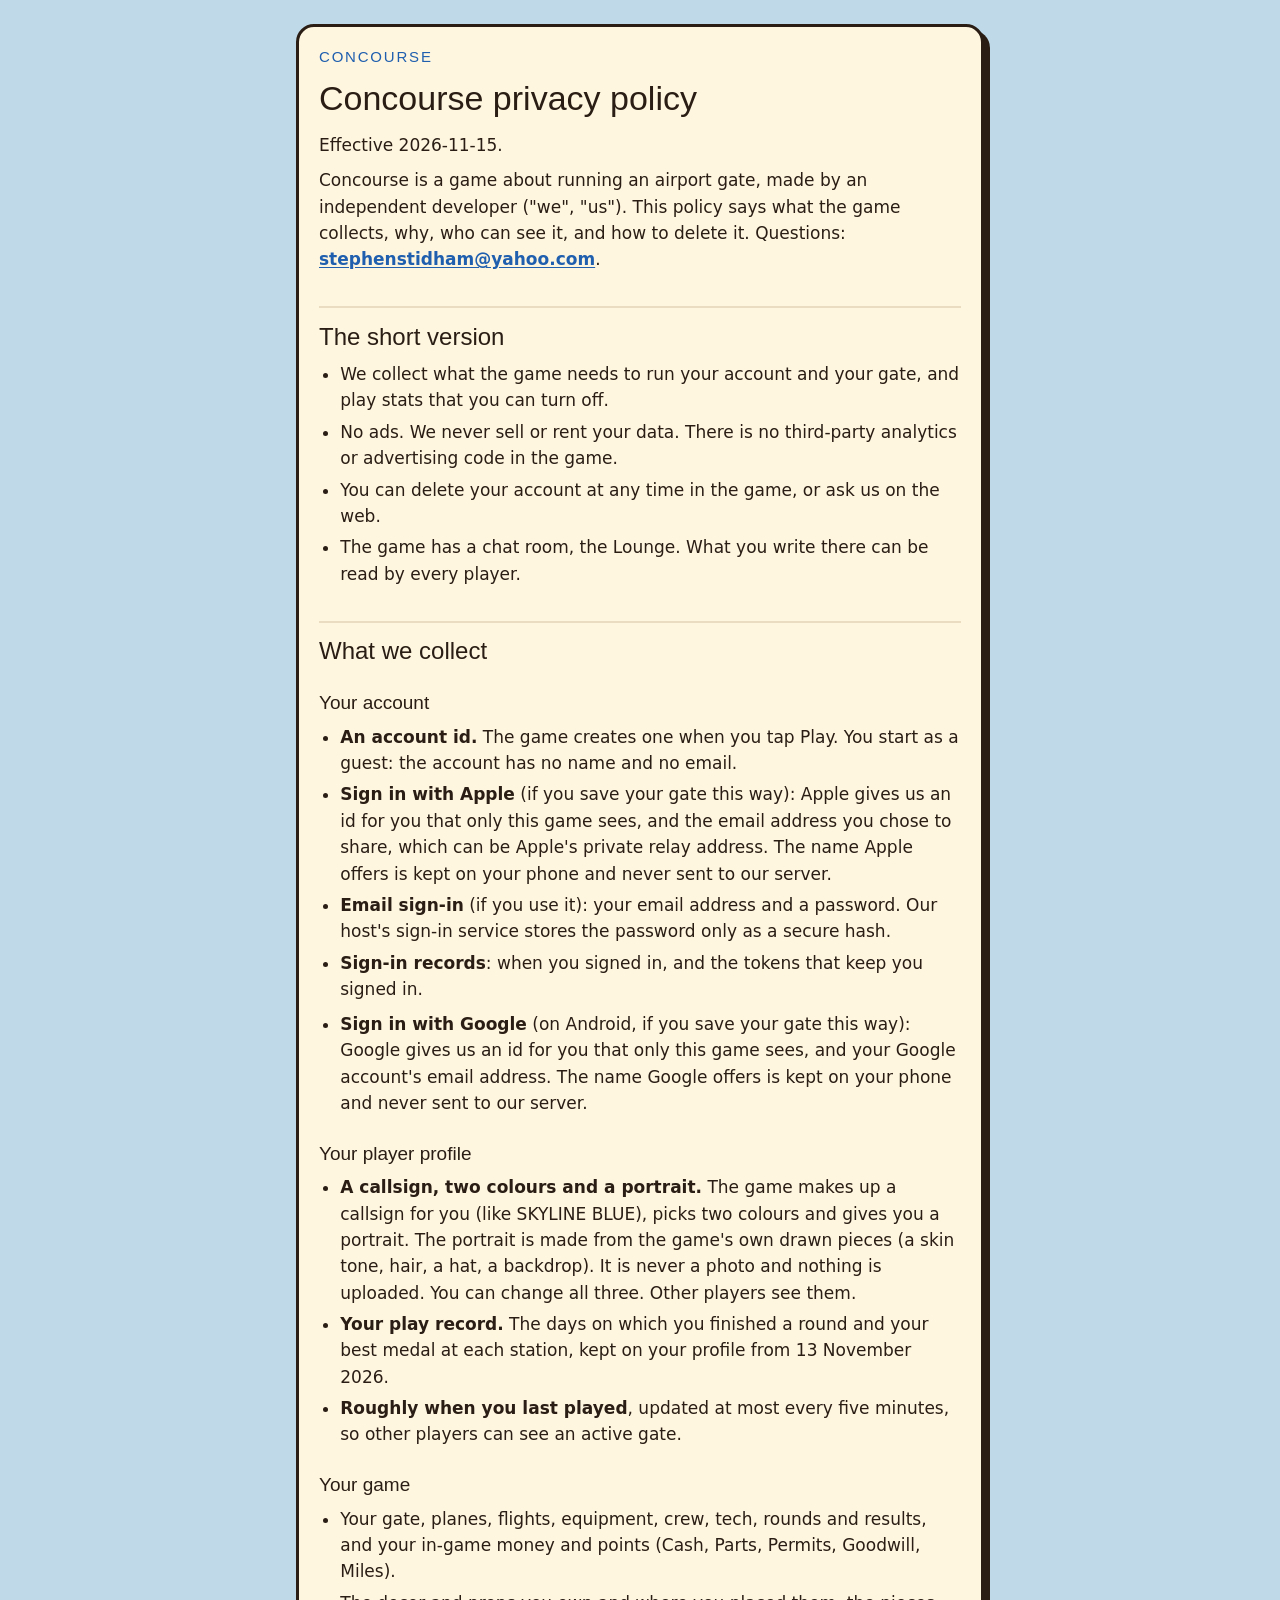
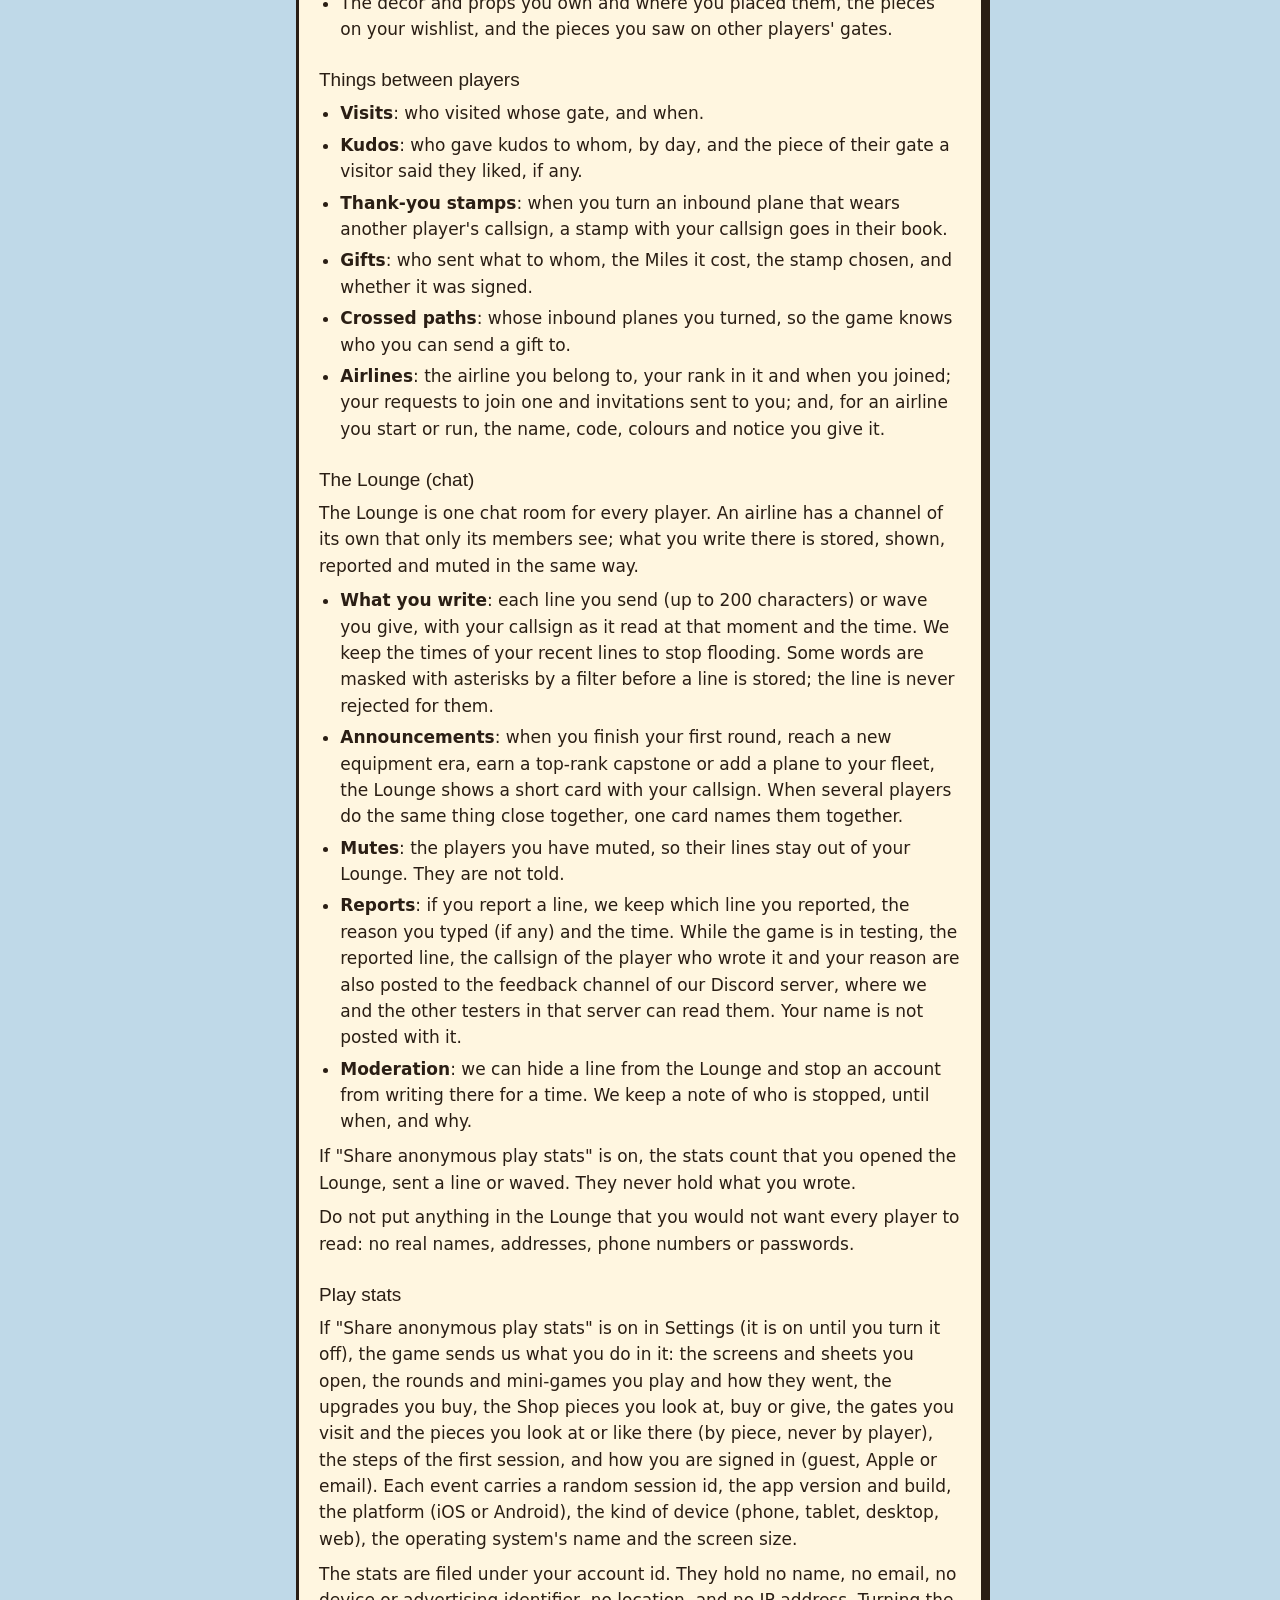
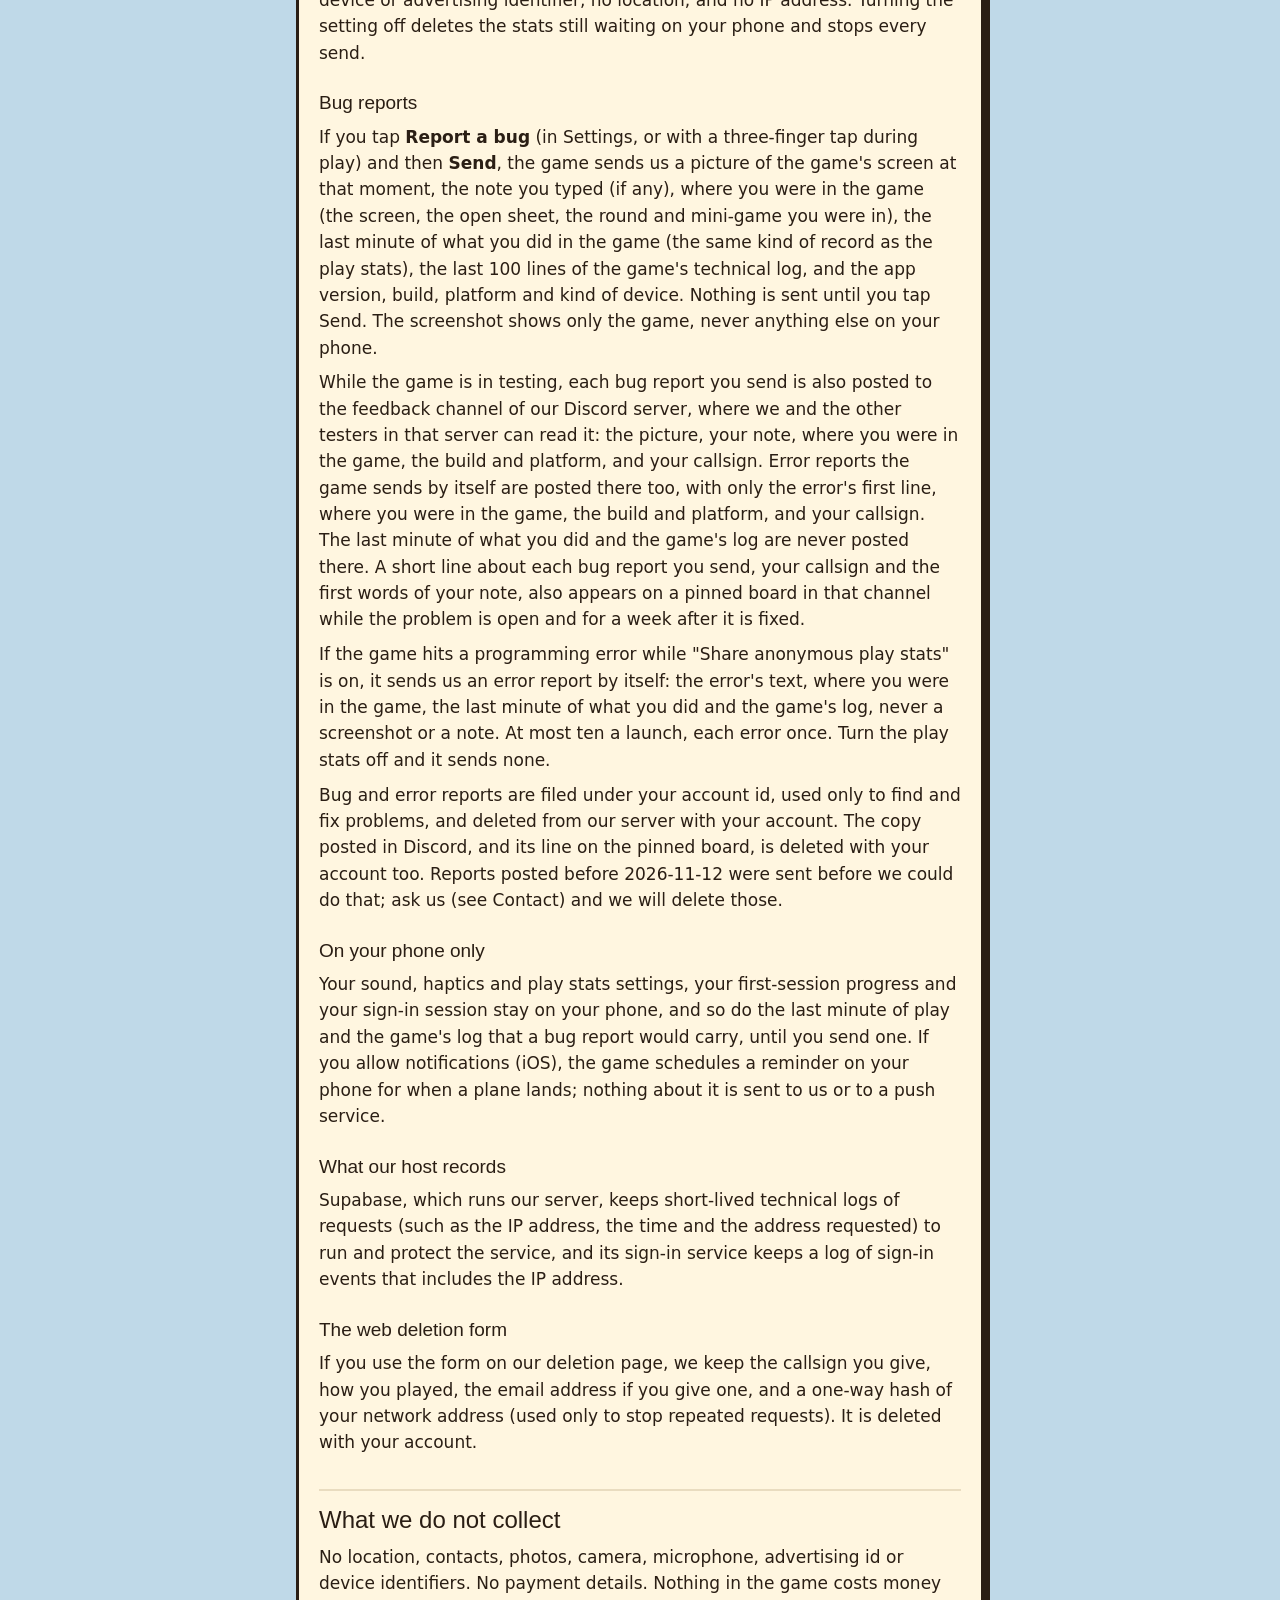
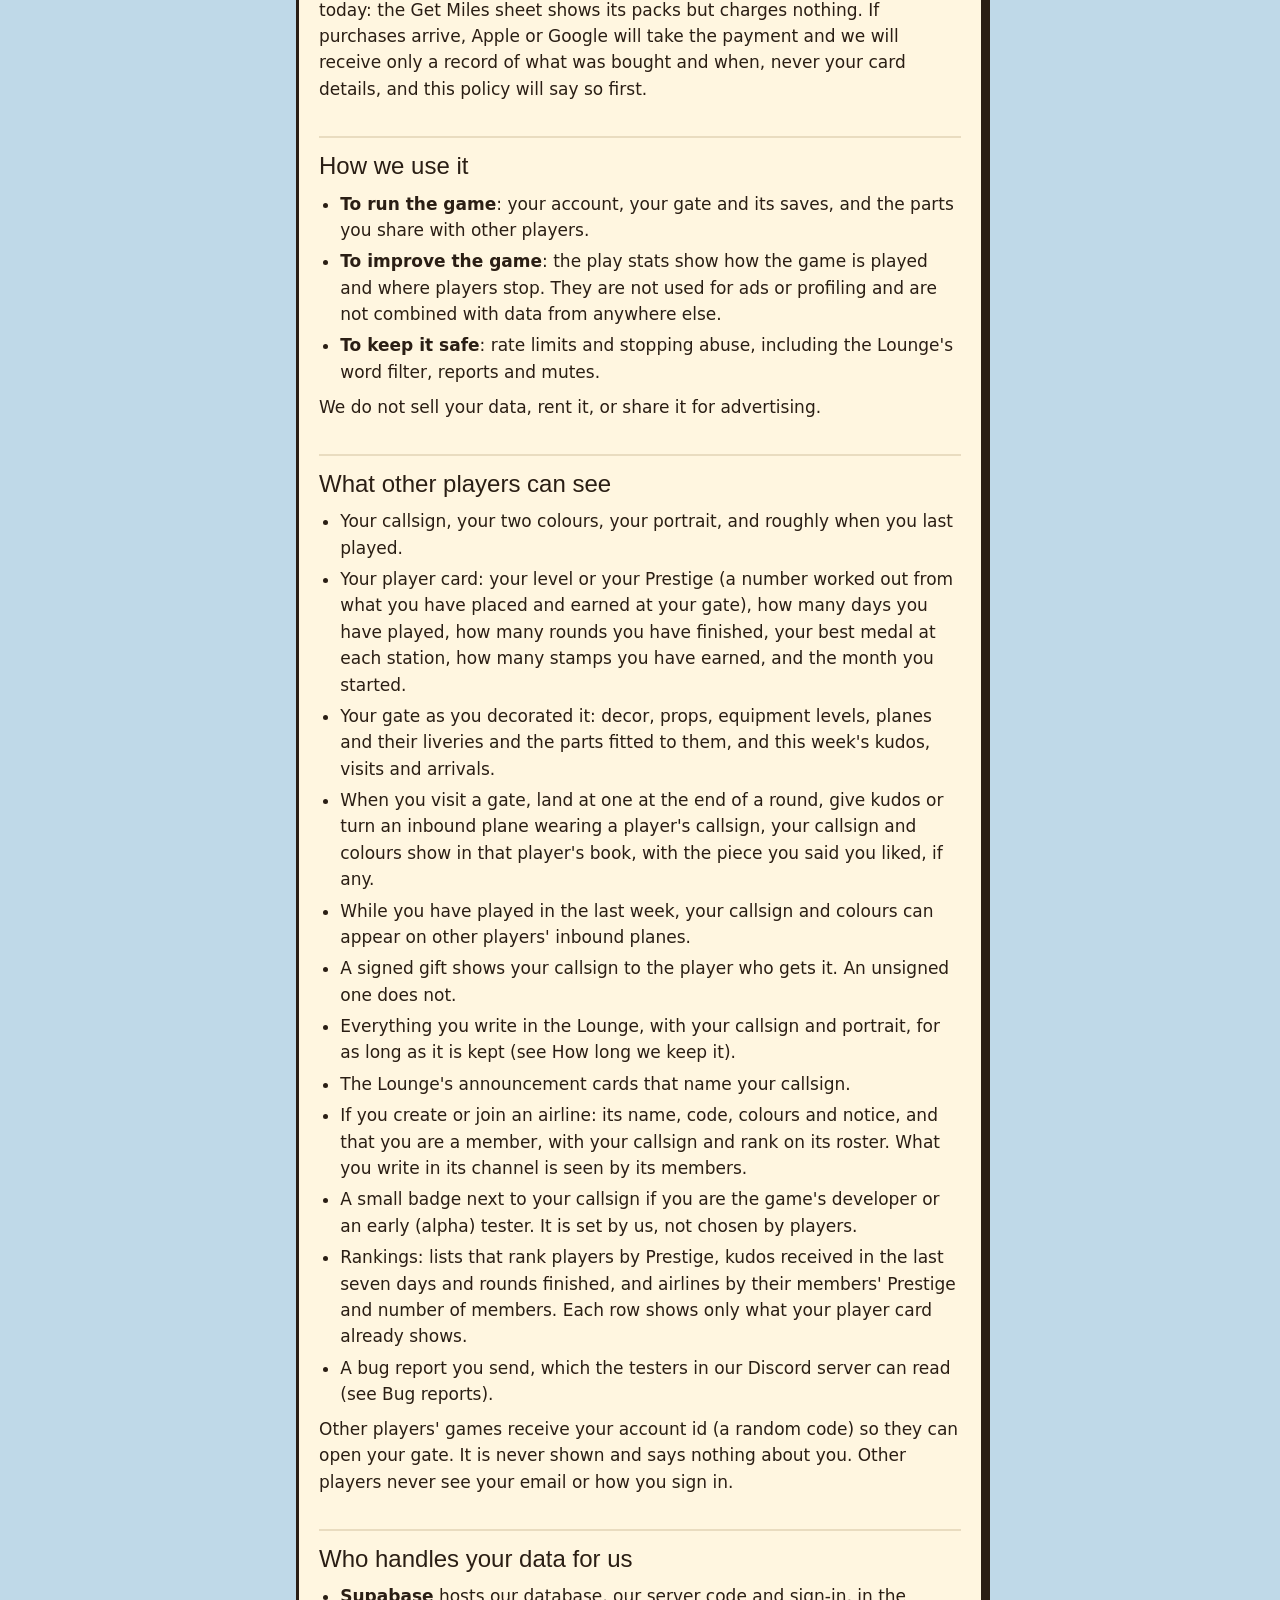
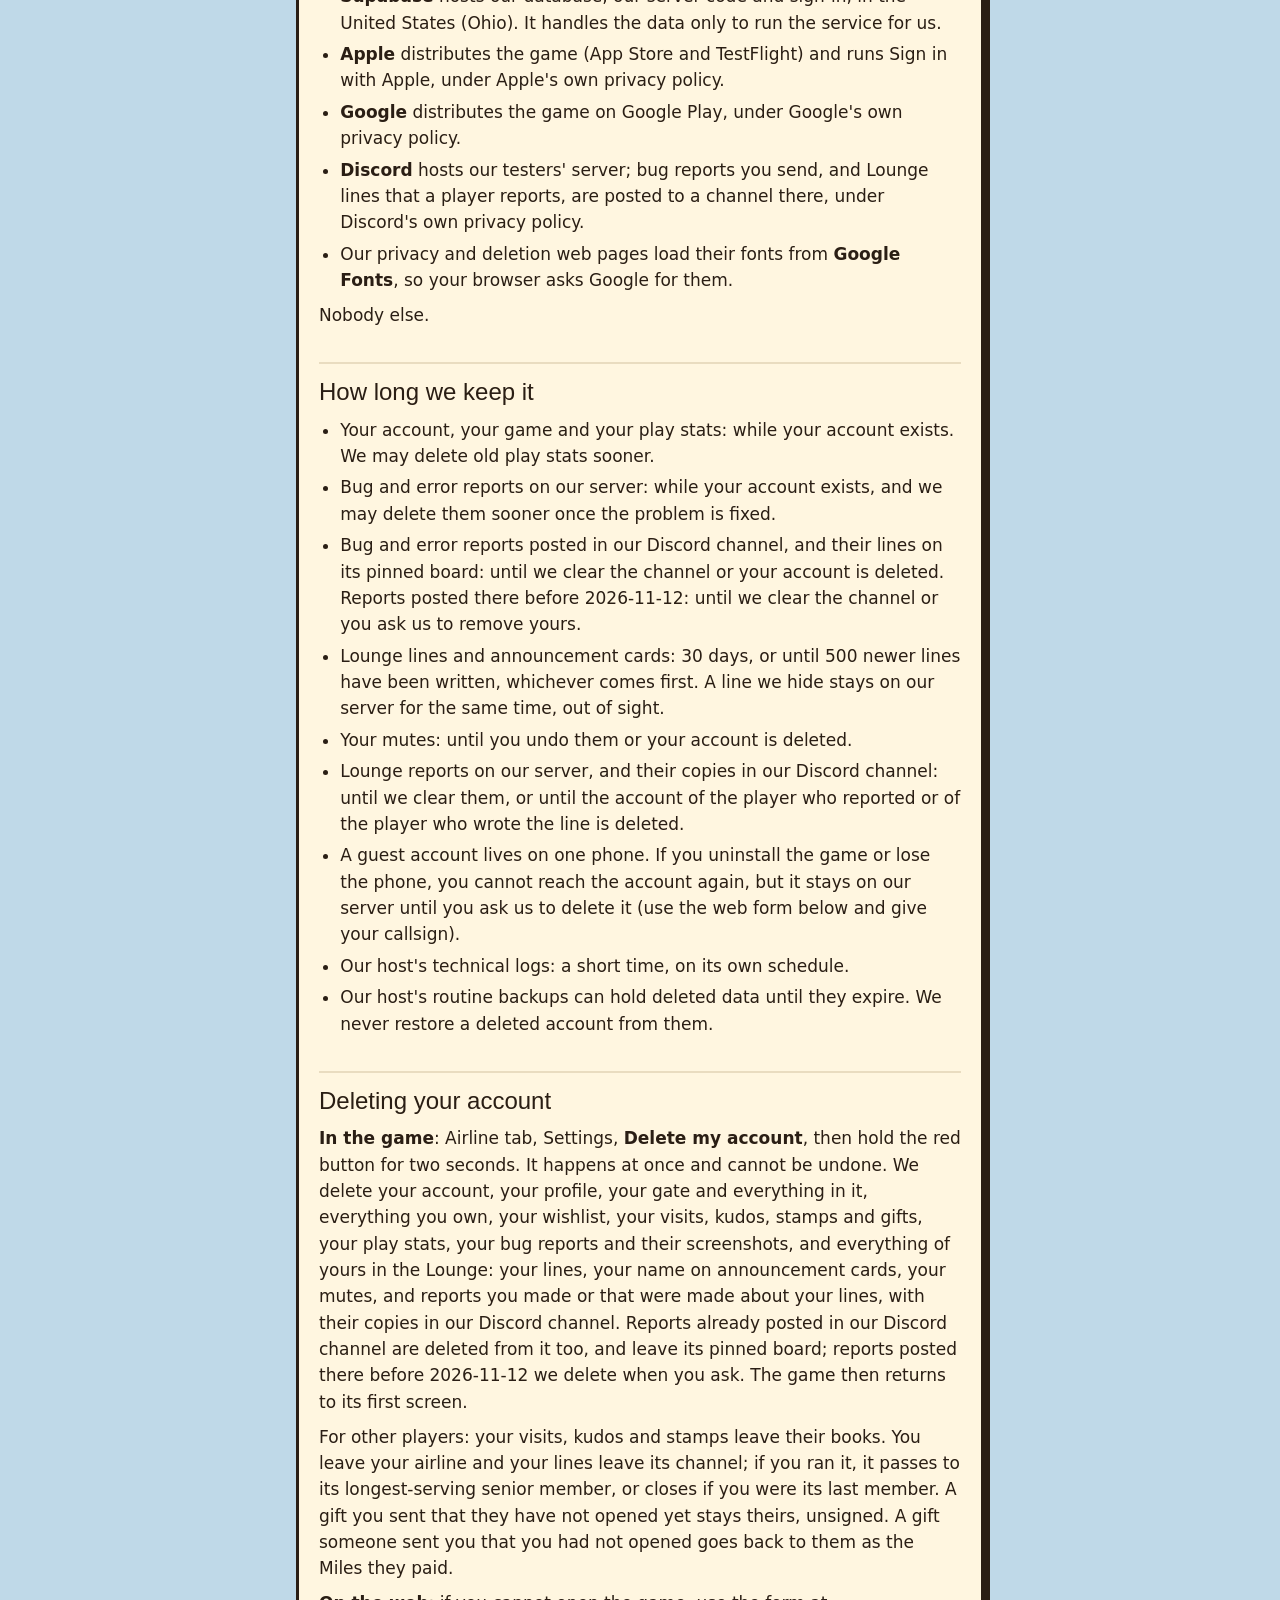
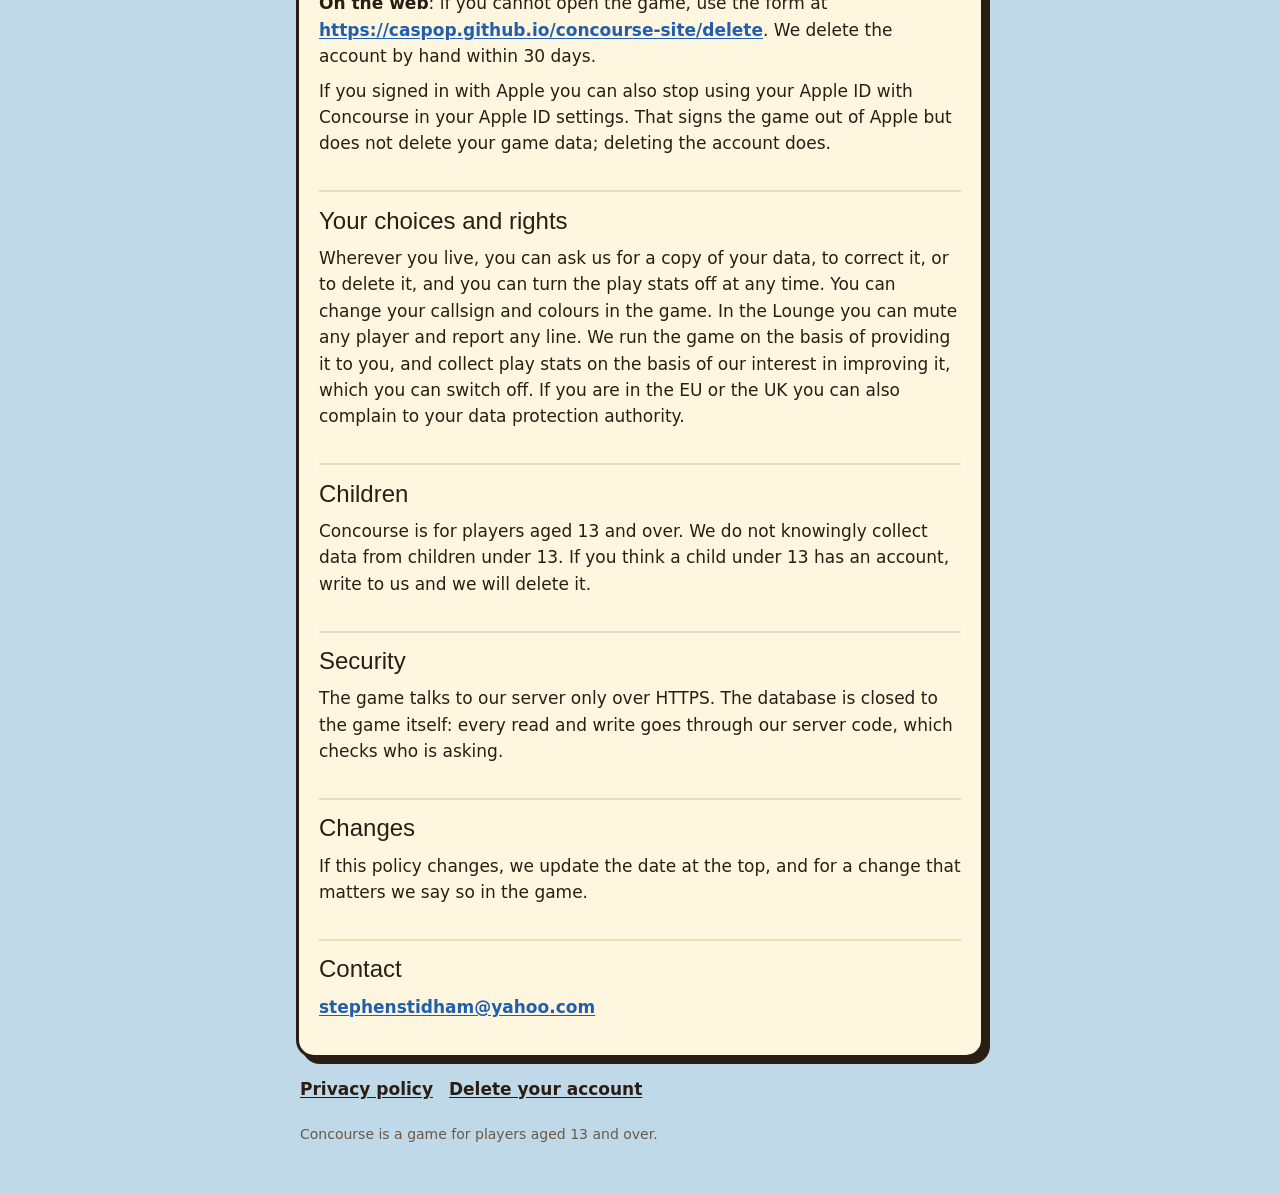
==== commit 9e301be2: "Privacy policy: name badges and rankings" ====
--- a/index.html
+++ b/index.html
@@ -46,7 +46,7 @@
 <div class="card">
 <p class="brand">CONCOURSE</p>
 <h1 id="concourse-privacy-policy">Concourse privacy policy</h1>
-<p>Effective 2026-11-14.</p>
+<p>Effective 2026-11-15.</p>
 <p>Concourse is a game about running an airport gate, made by an independent developer (&quot;we&quot;, &quot;us&quot;). This policy says what the game collects, why, who can see it, and how to delete it. Questions: <a href="mailto:stephenstidham@yahoo.com">stephenstidham@yahoo.com</a>.</p>
 <h2 id="the-short-version">The short version</h2>
 <ul><li>We collect what the game needs to run your account and your gate, and play stats that you can turn off.</li><li>No ads. We never sell or rent your data. There is no third-party analytics or advertising code in the game.</li><li>You can delete your account at any time in the game, or ask us on the web.</li><li>The game has a chat room, the Lounge. What you write there can be read by every player.</li></ul>
@@ -85,7 +85,7 @@
 <ul><li><strong>To run the game</strong>: your account, your gate and its saves, and the parts you share with other players.</li><li><strong>To improve the game</strong>: the play stats show how the game is played and where players stop. They are not used for ads or profiling and are not combined with data from anywhere else.</li><li><strong>To keep it safe</strong>: rate limits and stopping abuse, including the Lounge&#39;s word filter, reports and mutes.</li></ul>
 <p>We do not sell your data, rent it, or share it for advertising.</p>
 <h2 id="what-other-players-can-see">What other players can see</h2>
-<ul><li>Your callsign, your two colours, your portrait, and roughly when you last played.</li><li>Your player card: your level or your Prestige (a number worked out from what you have placed and earned at your gate), how many days you have played, how many rounds you have finished, your best medal at each station, how many stamps you have earned, and the month you started.</li><li>Your gate as you decorated it: decor, props, equipment levels, planes and their liveries and the parts fitted to them, and this week&#39;s kudos, visits and arrivals.</li><li>When you visit a gate, land at one at the end of a round, give kudos or turn an inbound plane wearing a player&#39;s callsign, your callsign and colours show in that player&#39;s book, with the piece you said you liked, if any.</li><li>While you have played in the last week, your callsign and colours can appear on other players&#39; inbound planes.</li><li>A signed gift shows your callsign to the player who gets it. An unsigned one does not.</li><li>Everything you write in the Lounge, with your callsign and portrait, for as long as it is kept (see How long we keep it).</li><li>The Lounge&#39;s announcement cards that name your callsign.</li><li>If you create or join an airline: its name, code, colours and notice, and that you are a member, with your callsign and rank on its roster. What you write in its channel is seen by its members.</li><li>A bug report you send, which the testers in our Discord server can read (see Bug reports).</li></ul>
+<ul><li>Your callsign, your two colours, your portrait, and roughly when you last played.</li><li>Your player card: your level or your Prestige (a number worked out from what you have placed and earned at your gate), how many days you have played, how many rounds you have finished, your best medal at each station, how many stamps you have earned, and the month you started.</li><li>Your gate as you decorated it: decor, props, equipment levels, planes and their liveries and the parts fitted to them, and this week&#39;s kudos, visits and arrivals.</li><li>When you visit a gate, land at one at the end of a round, give kudos or turn an inbound plane wearing a player&#39;s callsign, your callsign and colours show in that player&#39;s book, with the piece you said you liked, if any.</li><li>While you have played in the last week, your callsign and colours can appear on other players&#39; inbound planes.</li><li>A signed gift shows your callsign to the player who gets it. An unsigned one does not.</li><li>Everything you write in the Lounge, with your callsign and portrait, for as long as it is kept (see How long we keep it).</li><li>The Lounge&#39;s announcement cards that name your callsign.</li><li>If you create or join an airline: its name, code, colours and notice, and that you are a member, with your callsign and rank on its roster. What you write in its channel is seen by its members.</li><li>A small badge next to your callsign if you are the game&#39;s developer or an early (alpha) tester. It is set by us, not chosen by players.</li><li>Rankings: lists that rank players by Prestige, kudos received in the last seven days and rounds finished, and airlines by their members&#39; Prestige and number of members. Each row shows only what your player card already shows.</li><li>A bug report you send, which the testers in our Discord server can read (see Bug reports).</li></ul>
 <p>Other players&#39; games receive your account id (a random code) so they can open your gate. It is never shown and says nothing about you. Other players never see your email or how you sign in.</p>
 <h2 id="who-handles-your-data-for-us">Who handles your data for us</h2>
 <ul><li><strong>Supabase</strong> hosts our database, our server code and sign-in, in the United States (Ohio). It handles the data only to run the service for us.</li><li><strong>Apple</strong> distributes the game (App Store and TestFlight) and runs Sign in with Apple, under Apple&#39;s own privacy policy.</li><li><strong>Google</strong> distributes the game on Google Play, under Google&#39;s own privacy policy.</li><li><strong>Discord</strong> hosts our testers&#39; server; bug reports you send, and Lounge lines that a player reports, are posted to a channel there, under Discord&#39;s own privacy policy.</li><li>Our privacy and deletion web pages load their fonts from <strong>Google Fonts</strong>, so your browser asks Google for them.</li></ul>
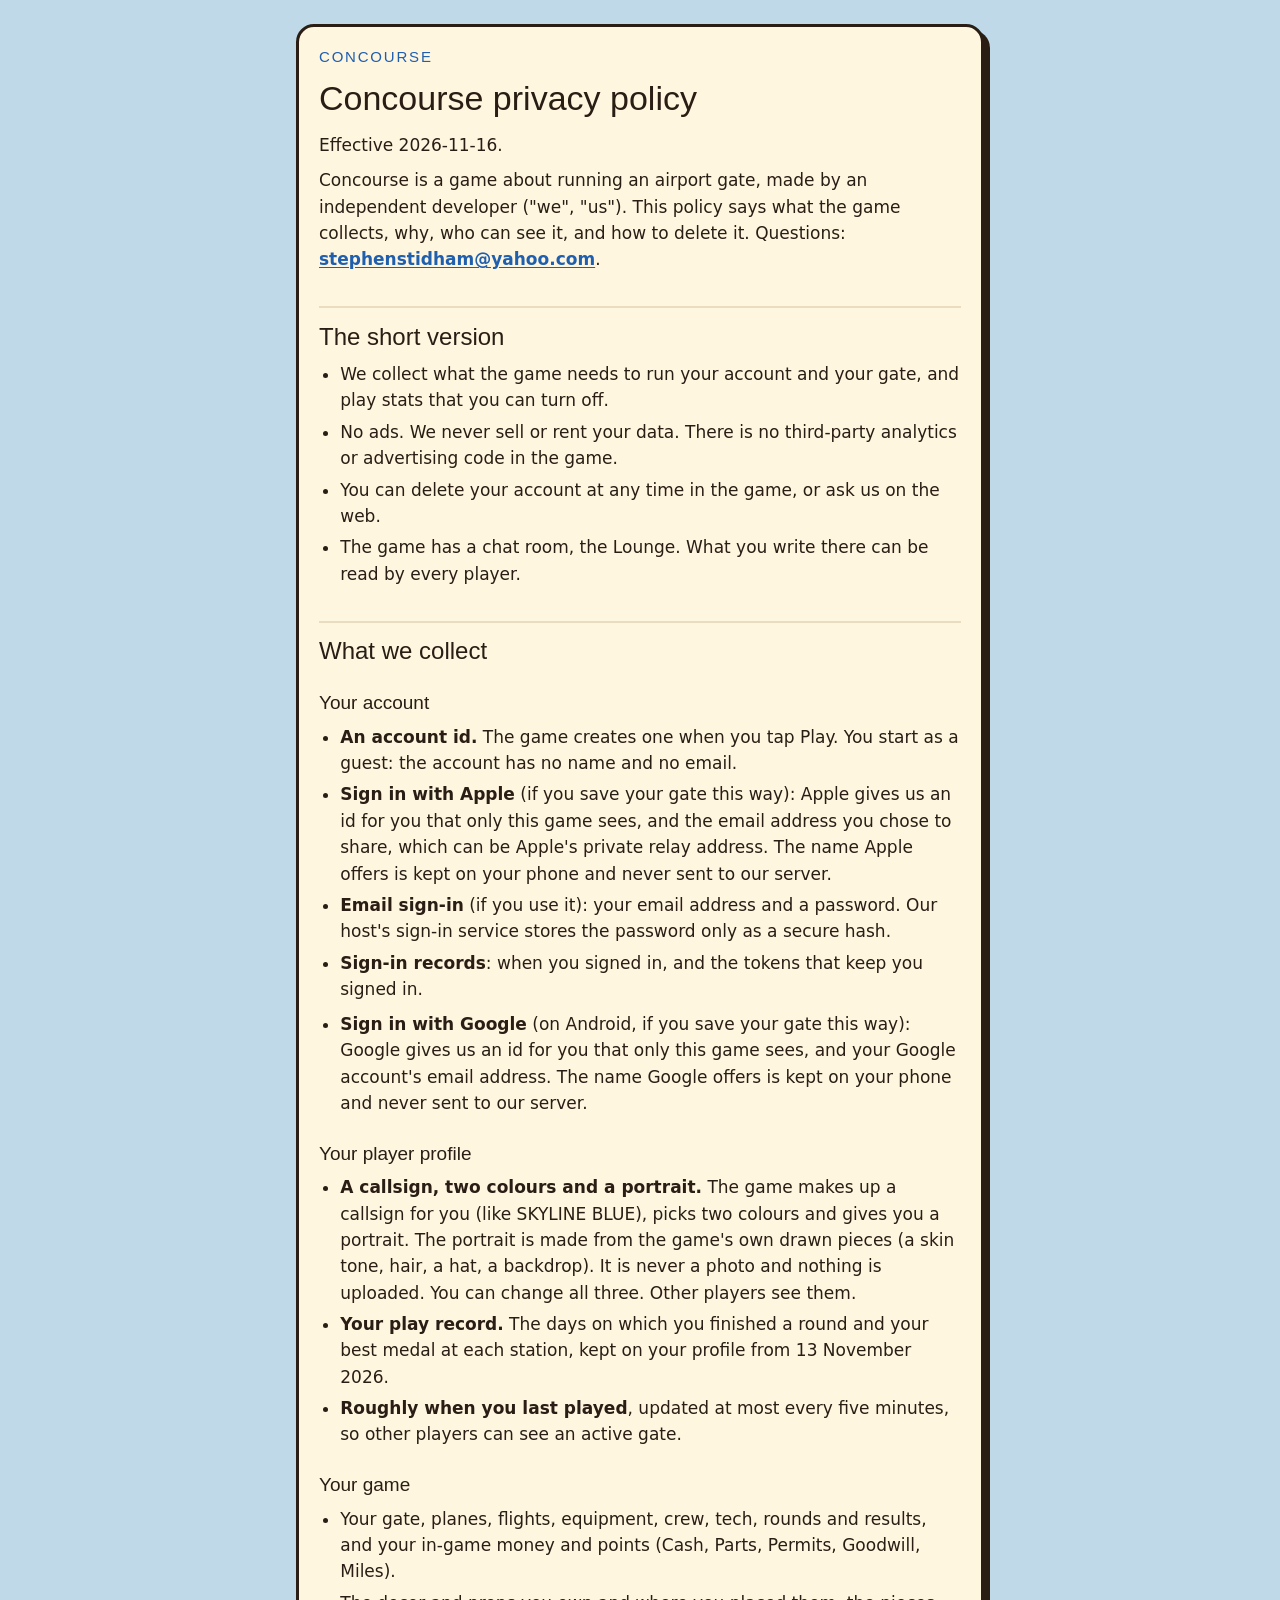
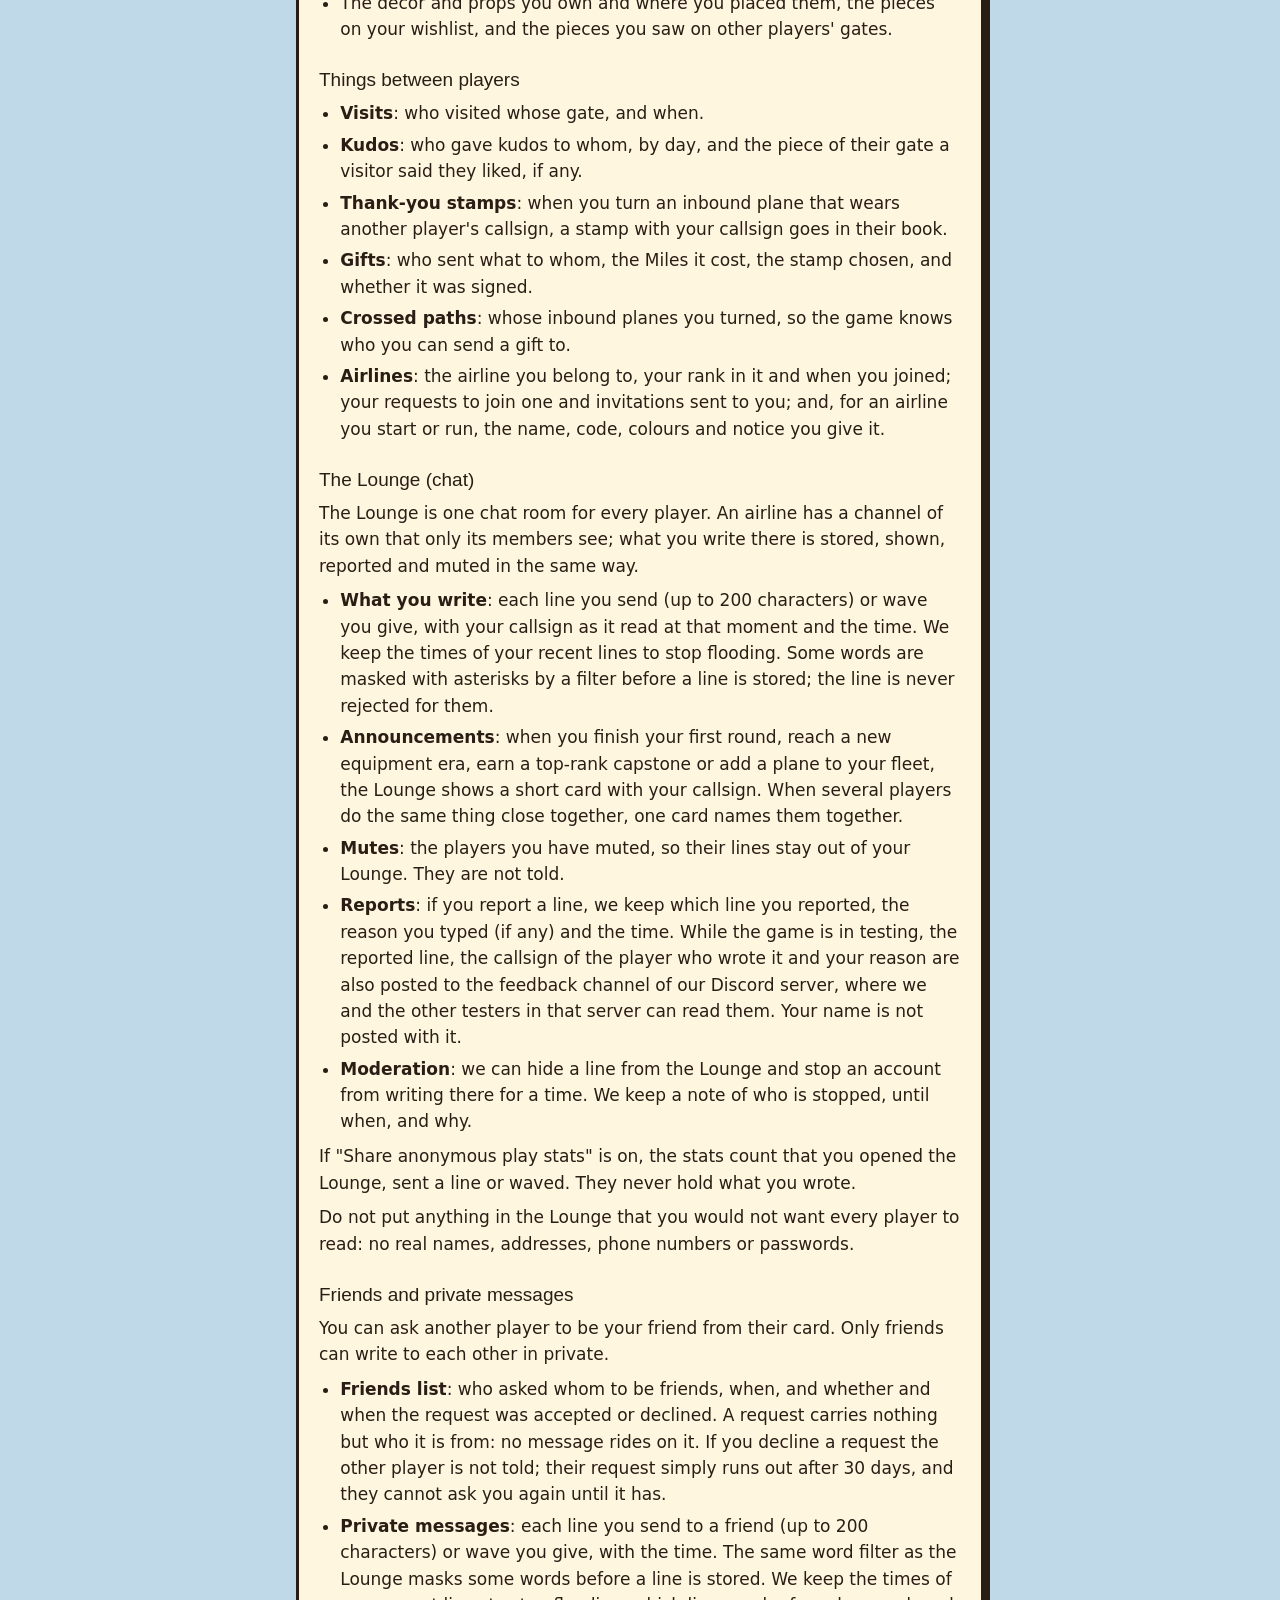
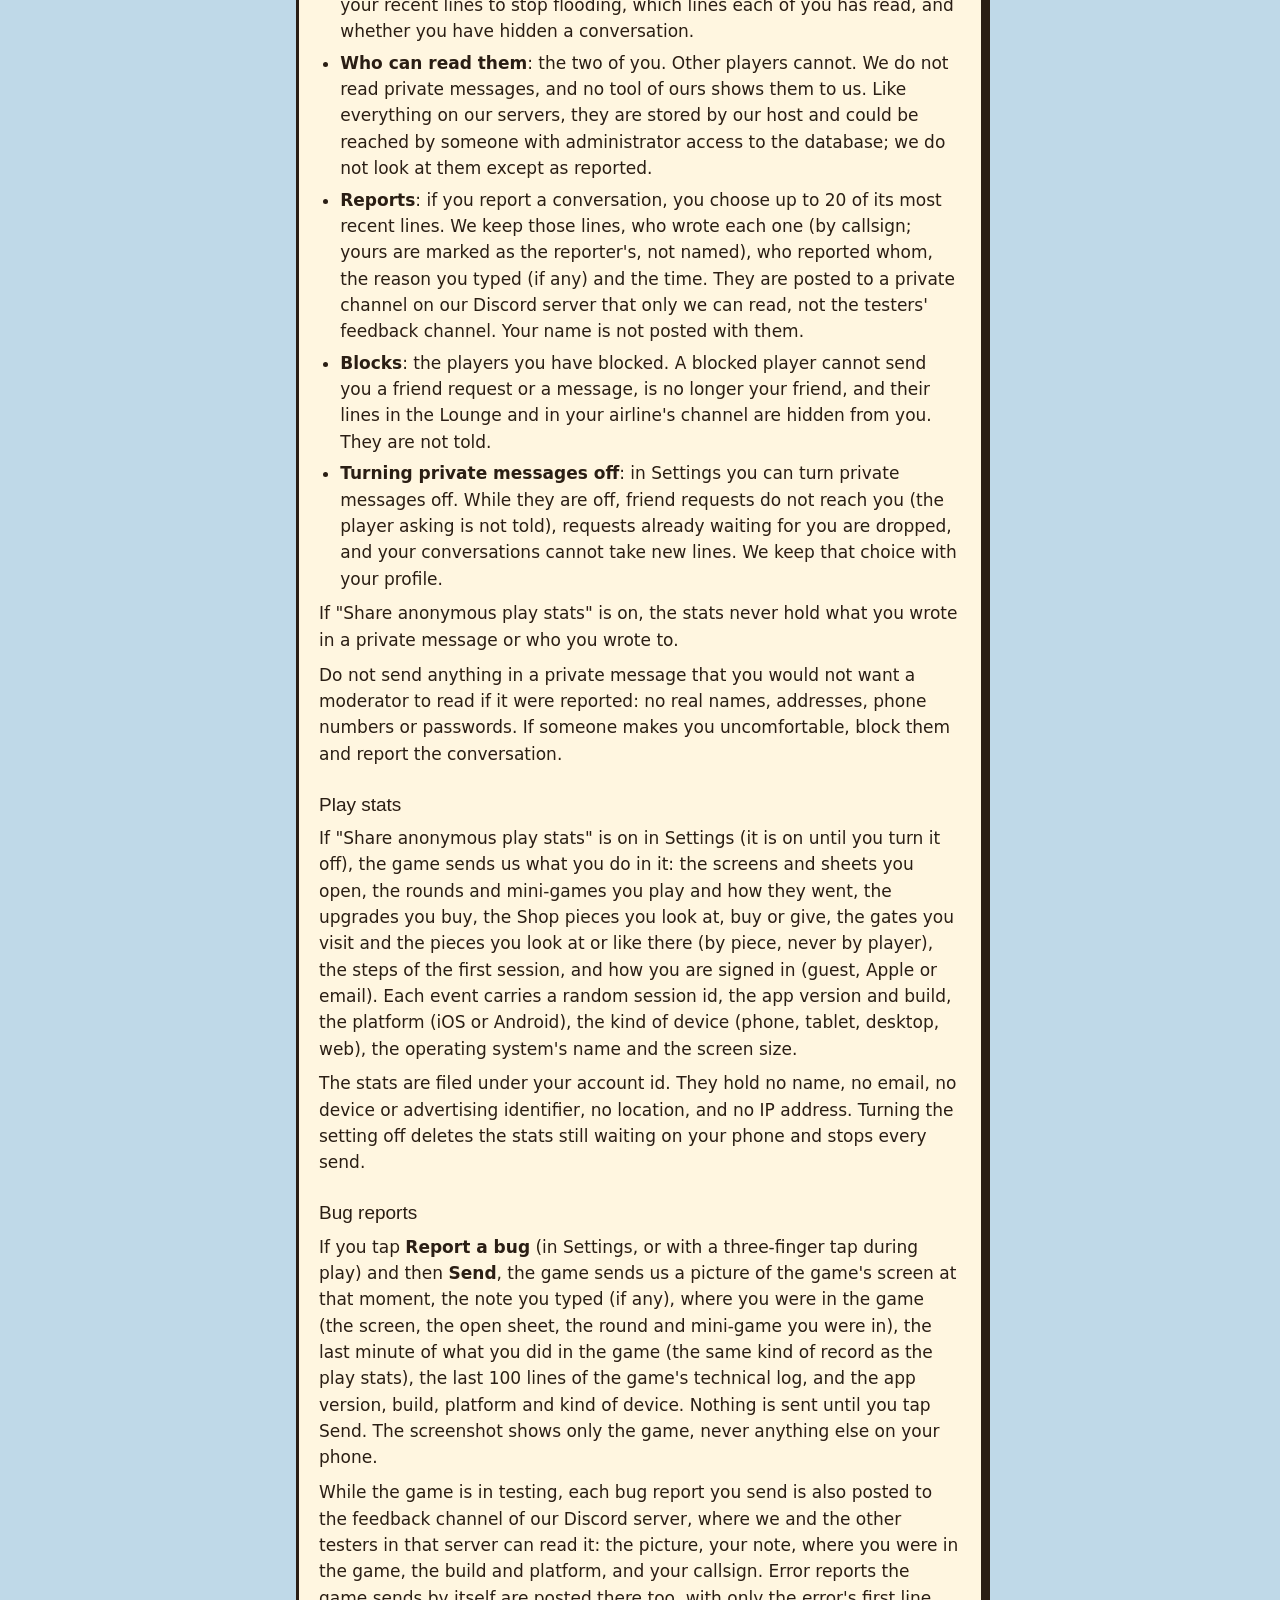
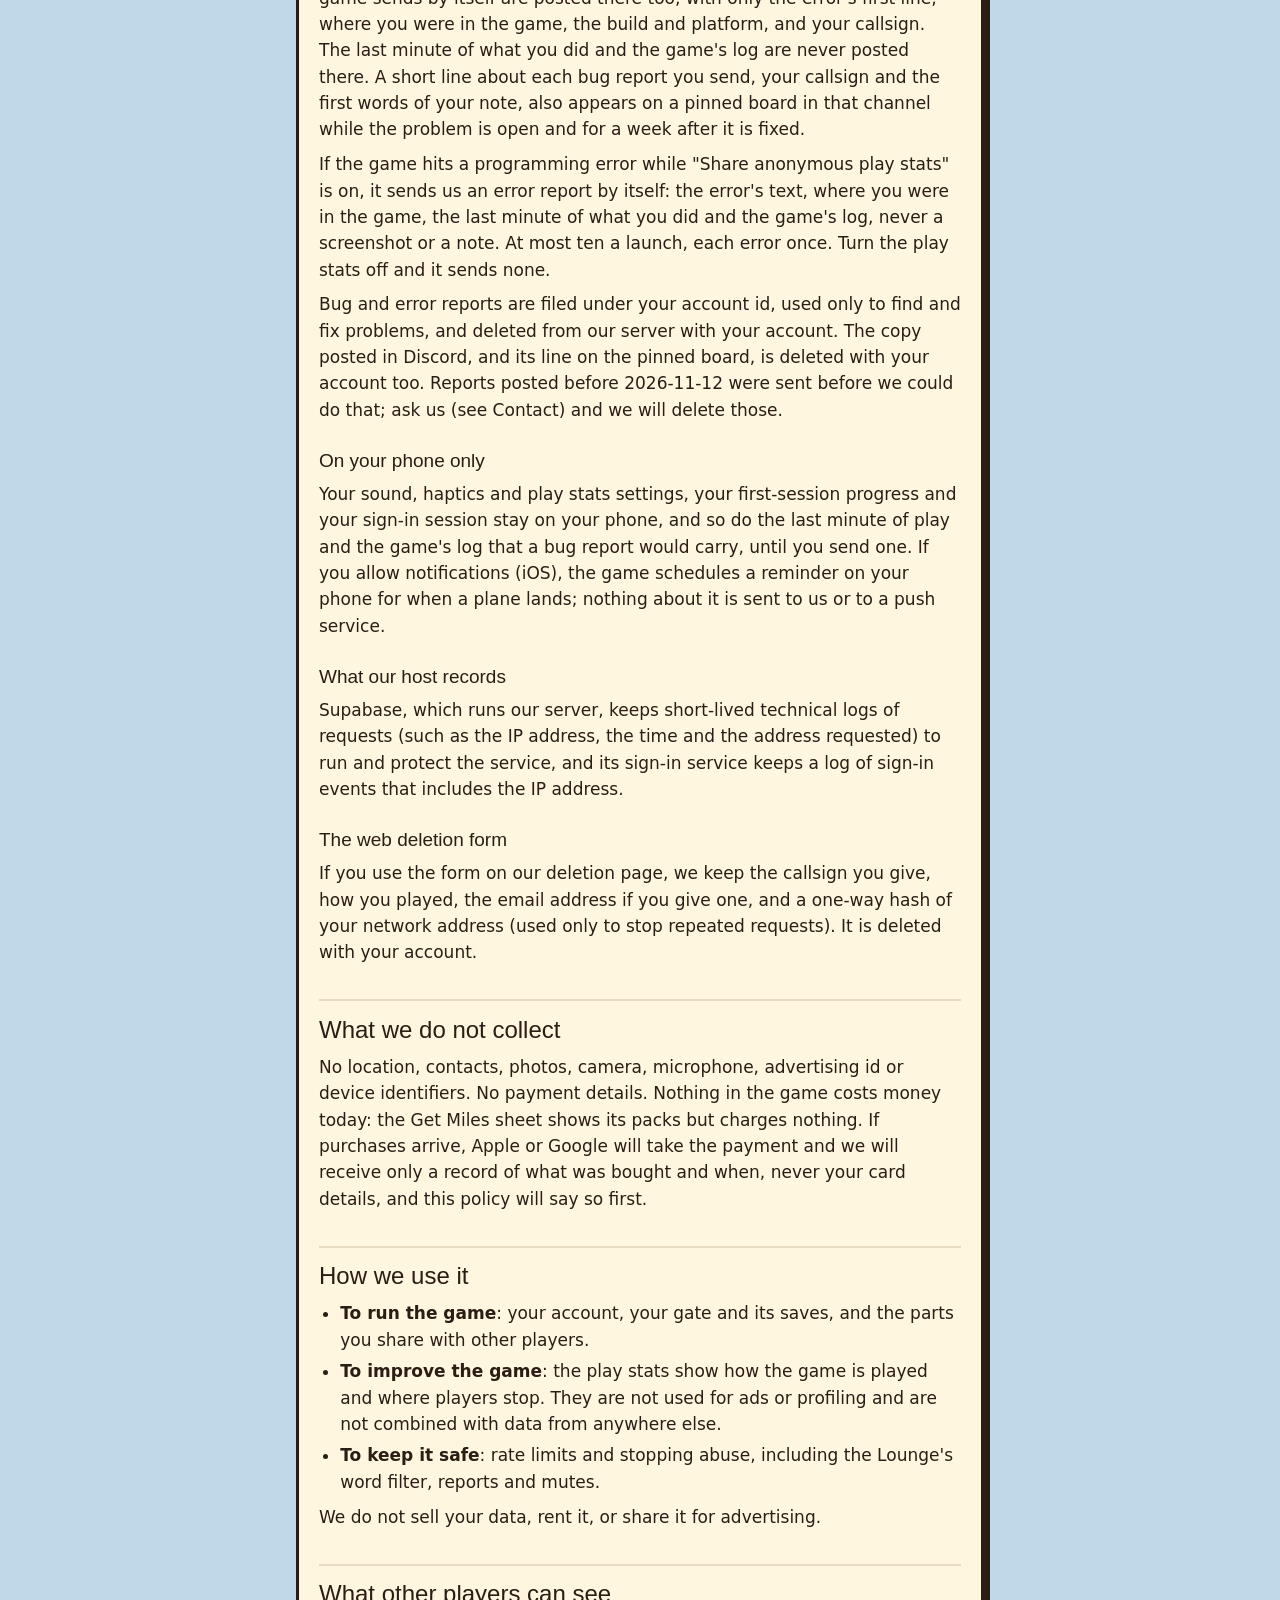
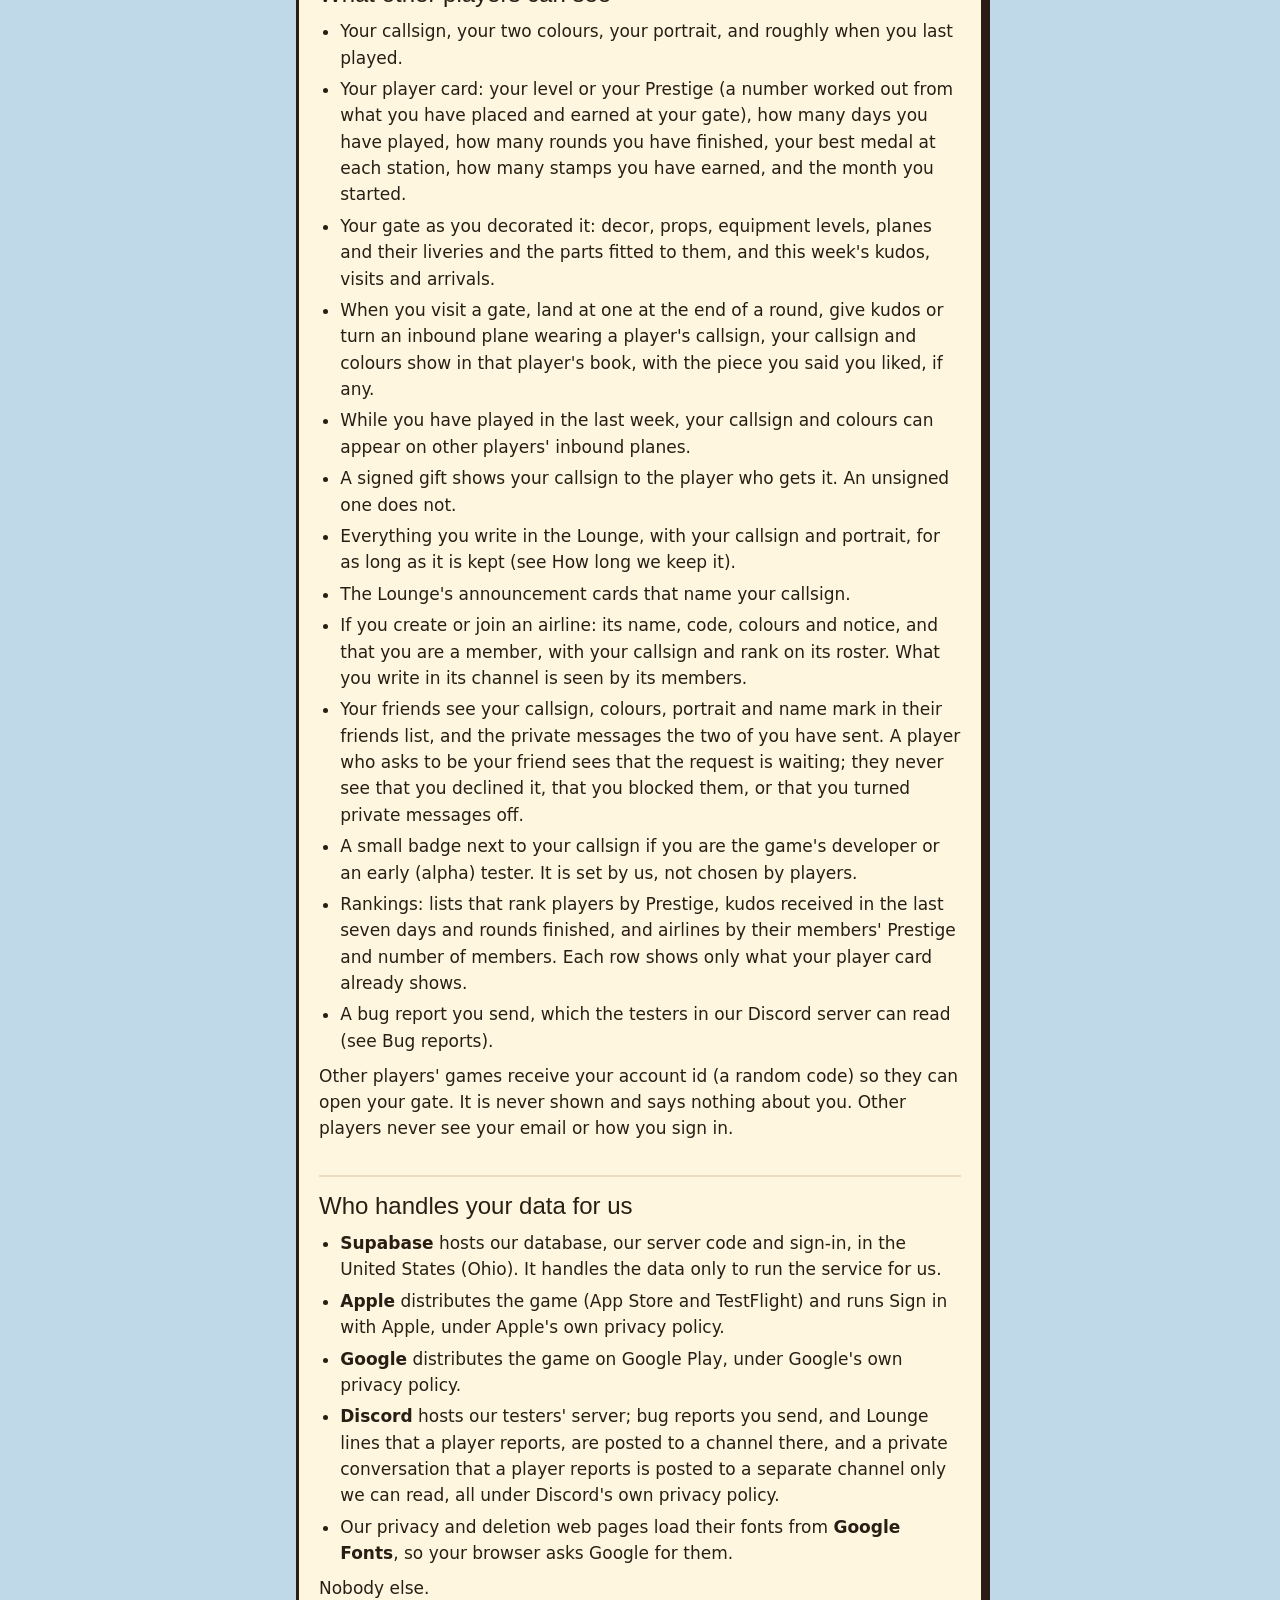
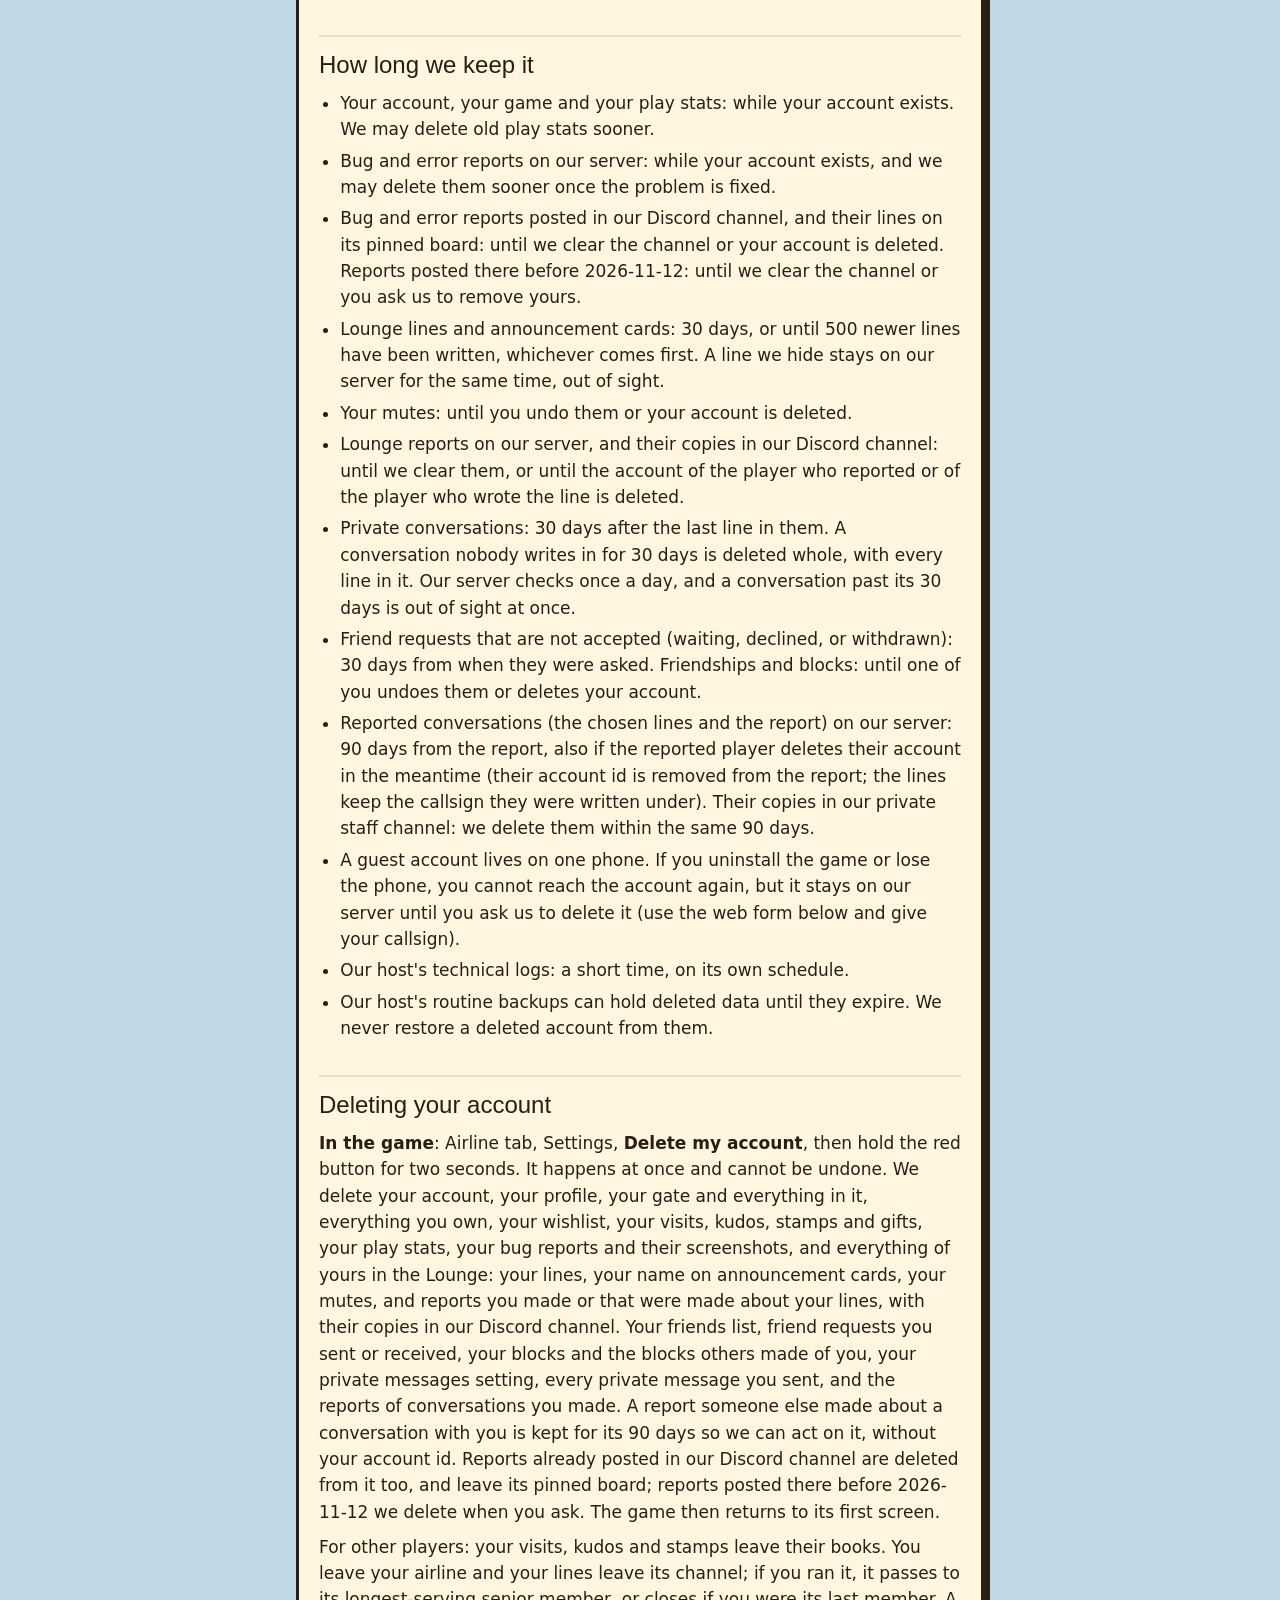
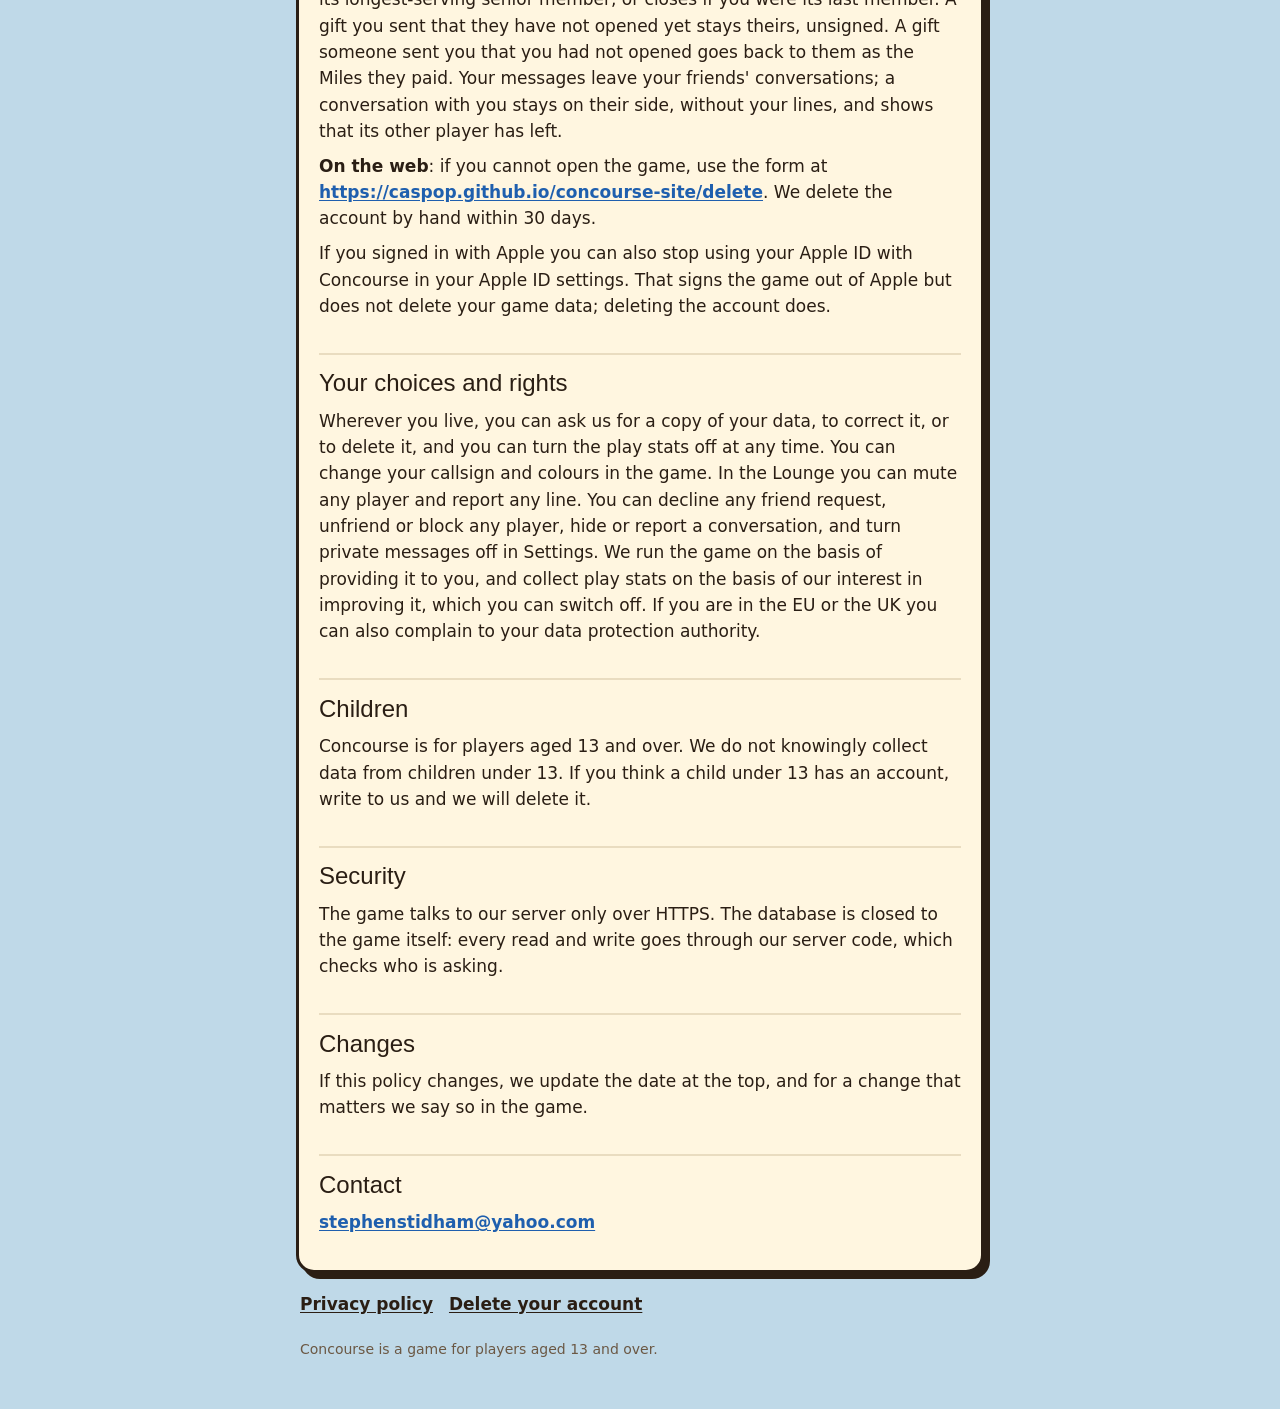
==== commit 63a59bf3: "Privacy policy: friends and private messages" ====
--- a/index.html
+++ b/index.html
@@ -46,7 +46,7 @@
 <div class="card">
 <p class="brand">CONCOURSE</p>
 <h1 id="concourse-privacy-policy">Concourse privacy policy</h1>
-<p>Effective 2026-11-15.</p>
+<p>Effective 2026-11-16.</p>
 <p>Concourse is a game about running an airport gate, made by an independent developer (&quot;we&quot;, &quot;us&quot;). This policy says what the game collects, why, who can see it, and how to delete it. Questions: <a href="mailto:stephenstidham@yahoo.com">stephenstidham@yahoo.com</a>.</p>
 <h2 id="the-short-version">The short version</h2>
 <ul><li>We collect what the game needs to run your account and your gate, and play stats that you can turn off.</li><li>No ads. We never sell or rent your data. There is no third-party analytics or advertising code in the game.</li><li>You can delete your account at any time in the game, or ask us on the web.</li><li>The game has a chat room, the Lounge. What you write there can be read by every player.</li></ul>
@@ -65,6 +65,11 @@
 <ul><li><strong>What you write</strong>: each line you send (up to 200 characters) or wave you give, with your callsign as it read at that moment and the time. We keep the times of your recent lines to stop flooding. Some words are masked with asterisks by a filter before a line is stored; the line is never rejected for them.</li><li><strong>Announcements</strong>: when you finish your first round, reach a new equipment era, earn a top-rank capstone or add a plane to your fleet, the Lounge shows a short card with your callsign. When several players do the same thing close together, one card names them together.</li><li><strong>Mutes</strong>: the players you have muted, so their lines stay out of your Lounge. They are not told.</li><li><strong>Reports</strong>: if you report a line, we keep which line you reported, the reason you typed (if any) and the time. While the game is in testing, the reported line, the callsign of the player who wrote it and your reason are also posted to the feedback channel of our Discord server, where we and the other testers in that server can read them. Your name is not posted with it.</li><li><strong>Moderation</strong>: we can hide a line from the Lounge and stop an account from writing there for a time. We keep a note of who is stopped, until when, and why.</li></ul>
 <p>If &quot;Share anonymous play stats&quot; is on, the stats count that you opened the Lounge, sent a line or waved. They never hold what you wrote.</p>
 <p>Do not put anything in the Lounge that you would not want every player to read: no real names, addresses, phone numbers or passwords.</p>
+<h3 id="friends-and-private-messages">Friends and private messages</h3>
+<p>You can ask another player to be your friend from their card. Only friends can write to each other in private.</p>
+<ul><li><strong>Friends list</strong>: who asked whom to be friends, when, and whether and when the request was accepted or declined. A request carries nothing but who it is from: no message rides on it. If you decline a request the other player is not told; their request simply runs out after 30 days, and they cannot ask you again until it has.</li><li><strong>Private messages</strong>: each line you send to a friend (up to 200 characters) or wave you give, with the time. The same word filter as the Lounge masks some words before a line is stored. We keep the times of your recent lines to stop flooding, which lines each of you has read, and whether you have hidden a conversation.</li><li><strong>Who can read them</strong>: the two of you. Other players cannot. We do not read private messages, and no tool of ours shows them to us. Like everything on our servers, they are stored by our host and could be reached by someone with administrator access to the database; we do not look at them except as reported.</li><li><strong>Reports</strong>: if you report a conversation, you choose up to 20 of its most recent lines. We keep those lines, who wrote each one (by callsign; yours are marked as the reporter&#39;s, not named), who reported whom, the reason you typed (if any) and the time. They are posted to a private channel on our Discord server that only we can read, not the testers&#39; feedback channel. Your name is not posted with them.</li><li><strong>Blocks</strong>: the players you have blocked. A blocked player cannot send you a friend request or a message, is no longer your friend, and their lines in the Lounge and in your airline&#39;s channel are hidden from you. They are not told.</li><li><strong>Turning private messages off</strong>: in Settings you can turn private messages off. While they are off, friend requests do not reach you (the player asking is not told), requests already waiting for you are dropped, and your conversations cannot take new lines. We keep that choice with your profile.</li></ul>
+<p>If &quot;Share anonymous play stats&quot; is on, the stats never hold what you wrote in a private message or who you wrote to.</p>
+<p>Do not send anything in a private message that you would not want a moderator to read if it were reported: no real names, addresses, phone numbers or passwords. If someone makes you uncomfortable, block them and report the conversation.</p>
 <h3 id="play-stats">Play stats</h3>
 <p>If &quot;Share anonymous play stats&quot; is on in Settings (it is on until you turn it off), the game sends us what you do in it: the screens and sheets you open, the rounds and mini-games you play and how they went, the upgrades you buy, the Shop pieces you look at, buy or give, the gates you visit and the pieces you look at or like there (by piece, never by player), the steps of the first session, and how you are signed in (guest, Apple or email). Each event carries a random session id, the app version and build, the platform (iOS or Android), the kind of device (phone, tablet, desktop, web), the operating system&#39;s name and the screen size.</p>
 <p>The stats are filed under your account id. They hold no name, no email, no device or advertising identifier, no location, and no IP address. Turning the setting off deletes the stats still waiting on your phone and stops every send.</p>
@@ -85,20 +90,20 @@
 <ul><li><strong>To run the game</strong>: your account, your gate and its saves, and the parts you share with other players.</li><li><strong>To improve the game</strong>: the play stats show how the game is played and where players stop. They are not used for ads or profiling and are not combined with data from anywhere else.</li><li><strong>To keep it safe</strong>: rate limits and stopping abuse, including the Lounge&#39;s word filter, reports and mutes.</li></ul>
 <p>We do not sell your data, rent it, or share it for advertising.</p>
 <h2 id="what-other-players-can-see">What other players can see</h2>
-<ul><li>Your callsign, your two colours, your portrait, and roughly when you last played.</li><li>Your player card: your level or your Prestige (a number worked out from what you have placed and earned at your gate), how many days you have played, how many rounds you have finished, your best medal at each station, how many stamps you have earned, and the month you started.</li><li>Your gate as you decorated it: decor, props, equipment levels, planes and their liveries and the parts fitted to them, and this week&#39;s kudos, visits and arrivals.</li><li>When you visit a gate, land at one at the end of a round, give kudos or turn an inbound plane wearing a player&#39;s callsign, your callsign and colours show in that player&#39;s book, with the piece you said you liked, if any.</li><li>While you have played in the last week, your callsign and colours can appear on other players&#39; inbound planes.</li><li>A signed gift shows your callsign to the player who gets it. An unsigned one does not.</li><li>Everything you write in the Lounge, with your callsign and portrait, for as long as it is kept (see How long we keep it).</li><li>The Lounge&#39;s announcement cards that name your callsign.</li><li>If you create or join an airline: its name, code, colours and notice, and that you are a member, with your callsign and rank on its roster. What you write in its channel is seen by its members.</li><li>A small badge next to your callsign if you are the game&#39;s developer or an early (alpha) tester. It is set by us, not chosen by players.</li><li>Rankings: lists that rank players by Prestige, kudos received in the last seven days and rounds finished, and airlines by their members&#39; Prestige and number of members. Each row shows only what your player card already shows.</li><li>A bug report you send, which the testers in our Discord server can read (see Bug reports).</li></ul>
+<ul><li>Your callsign, your two colours, your portrait, and roughly when you last played.</li><li>Your player card: your level or your Prestige (a number worked out from what you have placed and earned at your gate), how many days you have played, how many rounds you have finished, your best medal at each station, how many stamps you have earned, and the month you started.</li><li>Your gate as you decorated it: decor, props, equipment levels, planes and their liveries and the parts fitted to them, and this week&#39;s kudos, visits and arrivals.</li><li>When you visit a gate, land at one at the end of a round, give kudos or turn an inbound plane wearing a player&#39;s callsign, your callsign and colours show in that player&#39;s book, with the piece you said you liked, if any.</li><li>While you have played in the last week, your callsign and colours can appear on other players&#39; inbound planes.</li><li>A signed gift shows your callsign to the player who gets it. An unsigned one does not.</li><li>Everything you write in the Lounge, with your callsign and portrait, for as long as it is kept (see How long we keep it).</li><li>The Lounge&#39;s announcement cards that name your callsign.</li><li>If you create or join an airline: its name, code, colours and notice, and that you are a member, with your callsign and rank on its roster. What you write in its channel is seen by its members.</li><li>Your friends see your callsign, colours, portrait and name mark in their friends list, and the private messages the two of you have sent. A player who asks to be your friend sees that the request is waiting; they never see that you declined it, that you blocked them, or that you turned private messages off.</li><li>A small badge next to your callsign if you are the game&#39;s developer or an early (alpha) tester. It is set by us, not chosen by players.</li><li>Rankings: lists that rank players by Prestige, kudos received in the last seven days and rounds finished, and airlines by their members&#39; Prestige and number of members. Each row shows only what your player card already shows.</li><li>A bug report you send, which the testers in our Discord server can read (see Bug reports).</li></ul>
 <p>Other players&#39; games receive your account id (a random code) so they can open your gate. It is never shown and says nothing about you. Other players never see your email or how you sign in.</p>
 <h2 id="who-handles-your-data-for-us">Who handles your data for us</h2>
-<ul><li><strong>Supabase</strong> hosts our database, our server code and sign-in, in the United States (Ohio). It handles the data only to run the service for us.</li><li><strong>Apple</strong> distributes the game (App Store and TestFlight) and runs Sign in with Apple, under Apple&#39;s own privacy policy.</li><li><strong>Google</strong> distributes the game on Google Play, under Google&#39;s own privacy policy.</li><li><strong>Discord</strong> hosts our testers&#39; server; bug reports you send, and Lounge lines that a player reports, are posted to a channel there, under Discord&#39;s own privacy policy.</li><li>Our privacy and deletion web pages load their fonts from <strong>Google Fonts</strong>, so your browser asks Google for them.</li></ul>
+<ul><li><strong>Supabase</strong> hosts our database, our server code and sign-in, in the United States (Ohio). It handles the data only to run the service for us.</li><li><strong>Apple</strong> distributes the game (App Store and TestFlight) and runs Sign in with Apple, under Apple&#39;s own privacy policy.</li><li><strong>Google</strong> distributes the game on Google Play, under Google&#39;s own privacy policy.</li><li><strong>Discord</strong> hosts our testers&#39; server; bug reports you send, and Lounge lines that a player reports, are posted to a channel there, and a private conversation that a player reports is posted to a separate channel only we can read, all under Discord&#39;s own privacy policy.</li><li>Our privacy and deletion web pages load their fonts from <strong>Google Fonts</strong>, so your browser asks Google for them.</li></ul>
 <p>Nobody else.</p>
 <h2 id="how-long-we-keep-it">How long we keep it</h2>
-<ul><li>Your account, your game and your play stats: while your account exists. We may delete old play stats sooner.</li><li>Bug and error reports on our server: while your account exists, and we may delete them sooner once the problem is fixed.</li><li>Bug and error reports posted in our Discord channel, and their lines on its pinned board: until we clear the channel or your account is deleted. Reports posted there before 2026-11-12: until we clear the channel or you ask us to remove yours.</li><li>Lounge lines and announcement cards: 30 days, or until 500 newer lines have been written, whichever comes first. A line we hide stays on our server for the same time, out of sight.</li><li>Your mutes: until you undo them or your account is deleted.</li><li>Lounge reports on our server, and their copies in our Discord channel: until we clear them, or until the account of the player who reported or of the player who wrote the line is deleted.</li><li>A guest account lives on one phone. If you uninstall the game or lose the phone, you cannot reach the account again, but it stays on our server until you ask us to delete it (use the web form below and give your callsign).</li><li>Our host&#39;s technical logs: a short time, on its own schedule.</li><li>Our host&#39;s routine backups can hold deleted data until they expire. We never restore a deleted account from them.</li></ul>
+<ul><li>Your account, your game and your play stats: while your account exists. We may delete old play stats sooner.</li><li>Bug and error reports on our server: while your account exists, and we may delete them sooner once the problem is fixed.</li><li>Bug and error reports posted in our Discord channel, and their lines on its pinned board: until we clear the channel or your account is deleted. Reports posted there before 2026-11-12: until we clear the channel or you ask us to remove yours.</li><li>Lounge lines and announcement cards: 30 days, or until 500 newer lines have been written, whichever comes first. A line we hide stays on our server for the same time, out of sight.</li><li>Your mutes: until you undo them or your account is deleted.</li><li>Lounge reports on our server, and their copies in our Discord channel: until we clear them, or until the account of the player who reported or of the player who wrote the line is deleted.</li><li>Private conversations: 30 days after the last line in them. A conversation nobody writes in for 30 days is deleted whole, with every line in it. Our server checks once a day, and a conversation past its 30 days is out of sight at once.</li><li>Friend requests that are not accepted (waiting, declined, or withdrawn): 30 days from when they were asked. Friendships and blocks: until one of you undoes them or deletes your account.</li><li>Reported conversations (the chosen lines and the report) on our server: 90 days from the report, also if the reported player deletes their account in the meantime (their account id is removed from the report; the lines keep the callsign they were written under). Their copies in our private staff channel: we delete them within the same 90 days.</li><li>A guest account lives on one phone. If you uninstall the game or lose the phone, you cannot reach the account again, but it stays on our server until you ask us to delete it (use the web form below and give your callsign).</li><li>Our host&#39;s technical logs: a short time, on its own schedule.</li><li>Our host&#39;s routine backups can hold deleted data until they expire. We never restore a deleted account from them.</li></ul>
 <h2 id="deleting-your-account">Deleting your account</h2>
-<p><strong>In the game</strong>: Airline tab, Settings, <strong>Delete my account</strong>, then hold the red button for two seconds. It happens at once and cannot be undone. We delete your account, your profile, your gate and everything in it, everything you own, your wishlist, your visits, kudos, stamps and gifts, your play stats, your bug reports and their screenshots, and everything of yours in the Lounge: your lines, your name on announcement cards, your mutes, and reports you made or that were made about your lines, with their copies in our Discord channel. Reports already posted in our Discord channel are deleted from it too, and leave its pinned board; reports posted there before 2026-11-12 we delete when you ask. The game then returns to its first screen.</p>
-<p>For other players: your visits, kudos and stamps leave their books. You leave your airline and your lines leave its channel; if you ran it, it passes to its longest-serving senior member, or closes if you were its last member. A gift you sent that they have not opened yet stays theirs, unsigned. A gift someone sent you that you had not opened goes back to them as the Miles they paid.</p>
+<p><strong>In the game</strong>: Airline tab, Settings, <strong>Delete my account</strong>, then hold the red button for two seconds. It happens at once and cannot be undone. We delete your account, your profile, your gate and everything in it, everything you own, your wishlist, your visits, kudos, stamps and gifts, your play stats, your bug reports and their screenshots, and everything of yours in the Lounge: your lines, your name on announcement cards, your mutes, and reports you made or that were made about your lines, with their copies in our Discord channel. Your friends list, friend requests you sent or received, your blocks and the blocks others made of you, your private messages setting, every private message you sent, and the reports of conversations you made. A report someone else made about a conversation with you is kept for its 90 days so we can act on it, without your account id. Reports already posted in our Discord channel are deleted from it too, and leave its pinned board; reports posted there before 2026-11-12 we delete when you ask. The game then returns to its first screen.</p>
+<p>For other players: your visits, kudos and stamps leave their books. You leave your airline and your lines leave its channel; if you ran it, it passes to its longest-serving senior member, or closes if you were its last member. A gift you sent that they have not opened yet stays theirs, unsigned. A gift someone sent you that you had not opened goes back to them as the Miles they paid. Your messages leave your friends&#39; conversations; a conversation with you stays on their side, without your lines, and shows that its other player has left.</p>
 <p><strong>On the web</strong>: if you cannot open the game, use the form at <a href="https://caspop.github.io/concourse-site/delete">https://caspop.github.io/concourse-site/delete</a>. We delete the account by hand within 30 days.</p>
 <p>If you signed in with Apple you can also stop using your Apple ID with Concourse in your Apple ID settings. That signs the game out of Apple but does not delete your game data; deleting the account does.</p>
 <h2 id="your-choices-and-rights">Your choices and rights</h2>
-<p>Wherever you live, you can ask us for a copy of your data, to correct it, or to delete it, and you can turn the play stats off at any time. You can change your callsign and colours in the game. In the Lounge you can mute any player and report any line. We run the game on the basis of providing it to you, and collect play stats on the basis of our interest in improving it, which you can switch off. If you are in the EU or the UK you can also complain to your data protection authority.</p>
+<p>Wherever you live, you can ask us for a copy of your data, to correct it, or to delete it, and you can turn the play stats off at any time. You can change your callsign and colours in the game. In the Lounge you can mute any player and report any line. You can decline any friend request, unfriend or block any player, hide or report a conversation, and turn private messages off in Settings. We run the game on the basis of providing it to you, and collect play stats on the basis of our interest in improving it, which you can switch off. If you are in the EU or the UK you can also complain to your data protection authority.</p>
 <h2 id="children">Children</h2>
 <p>Concourse is for players aged 13 and over. We do not knowingly collect data from children under 13. If you think a child under 13 has an account, write to us and we will delete it.</p>
 <h2 id="security">Security</h2>
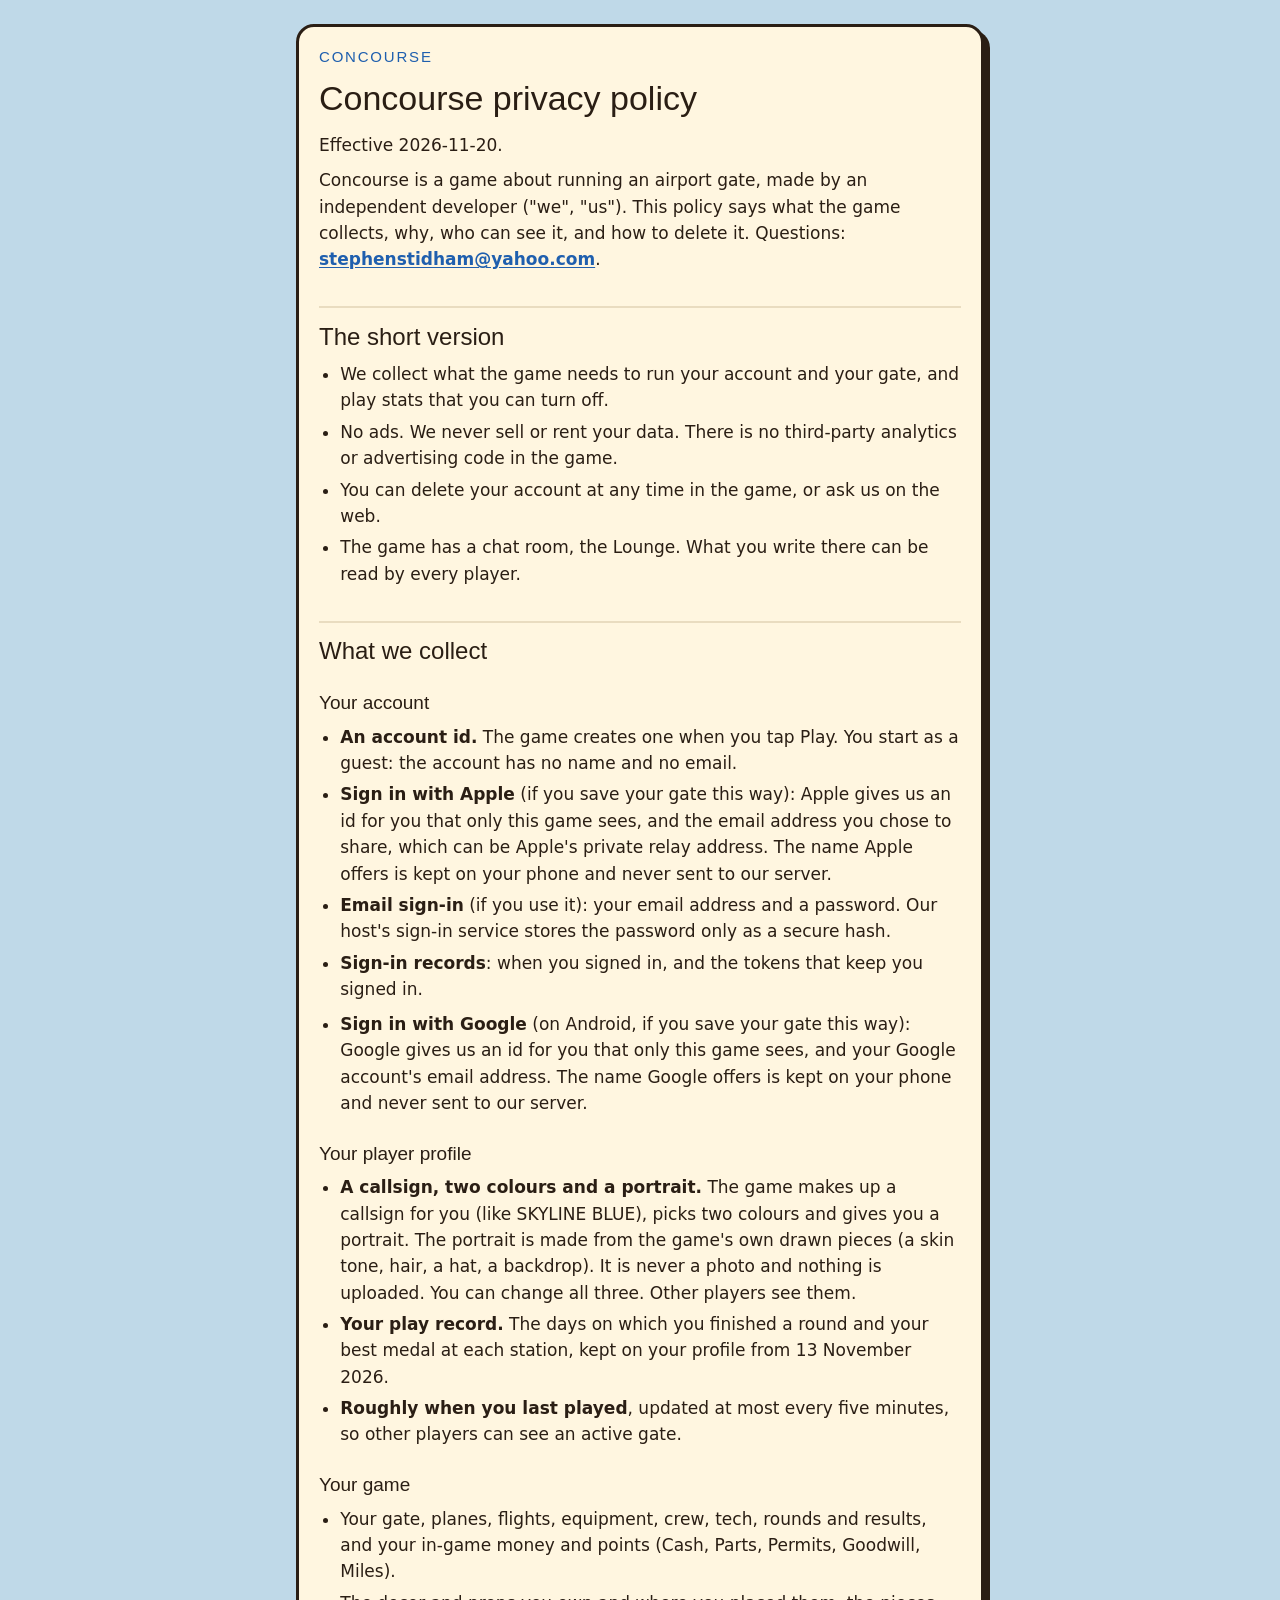
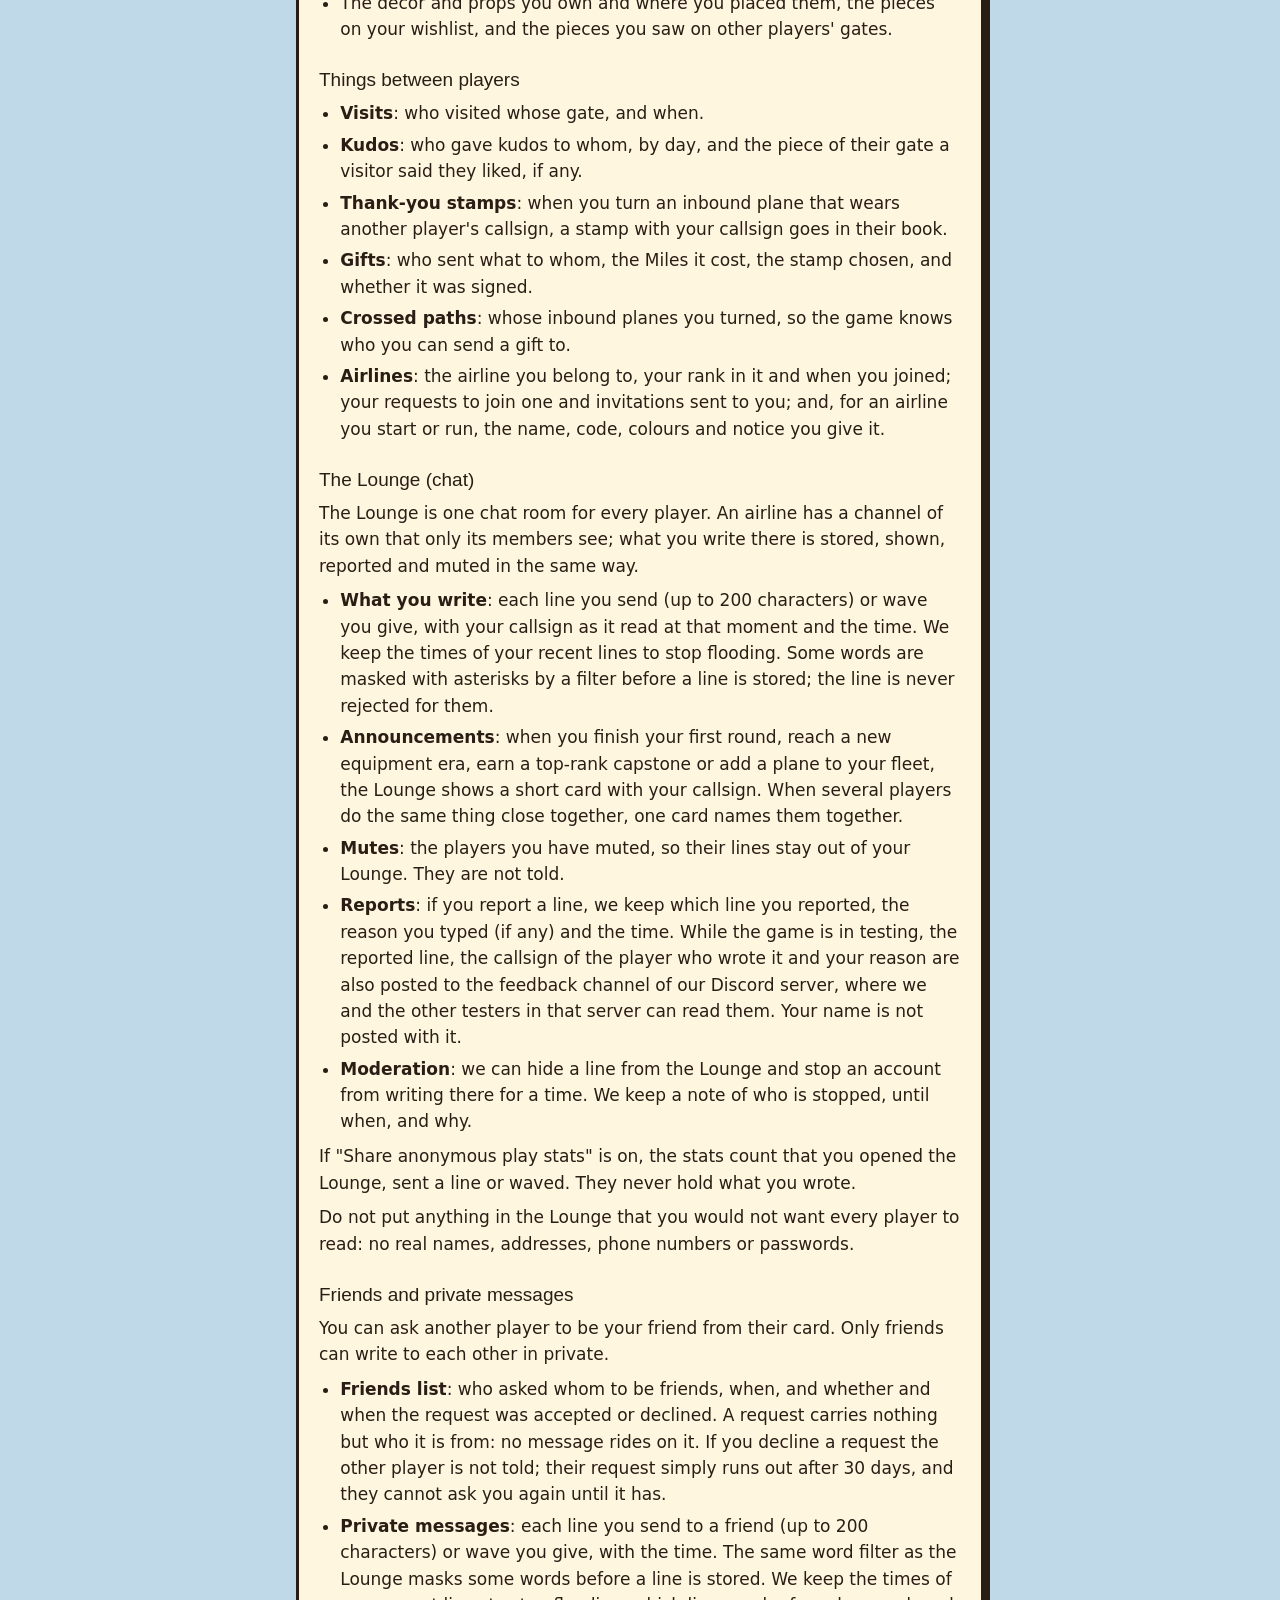
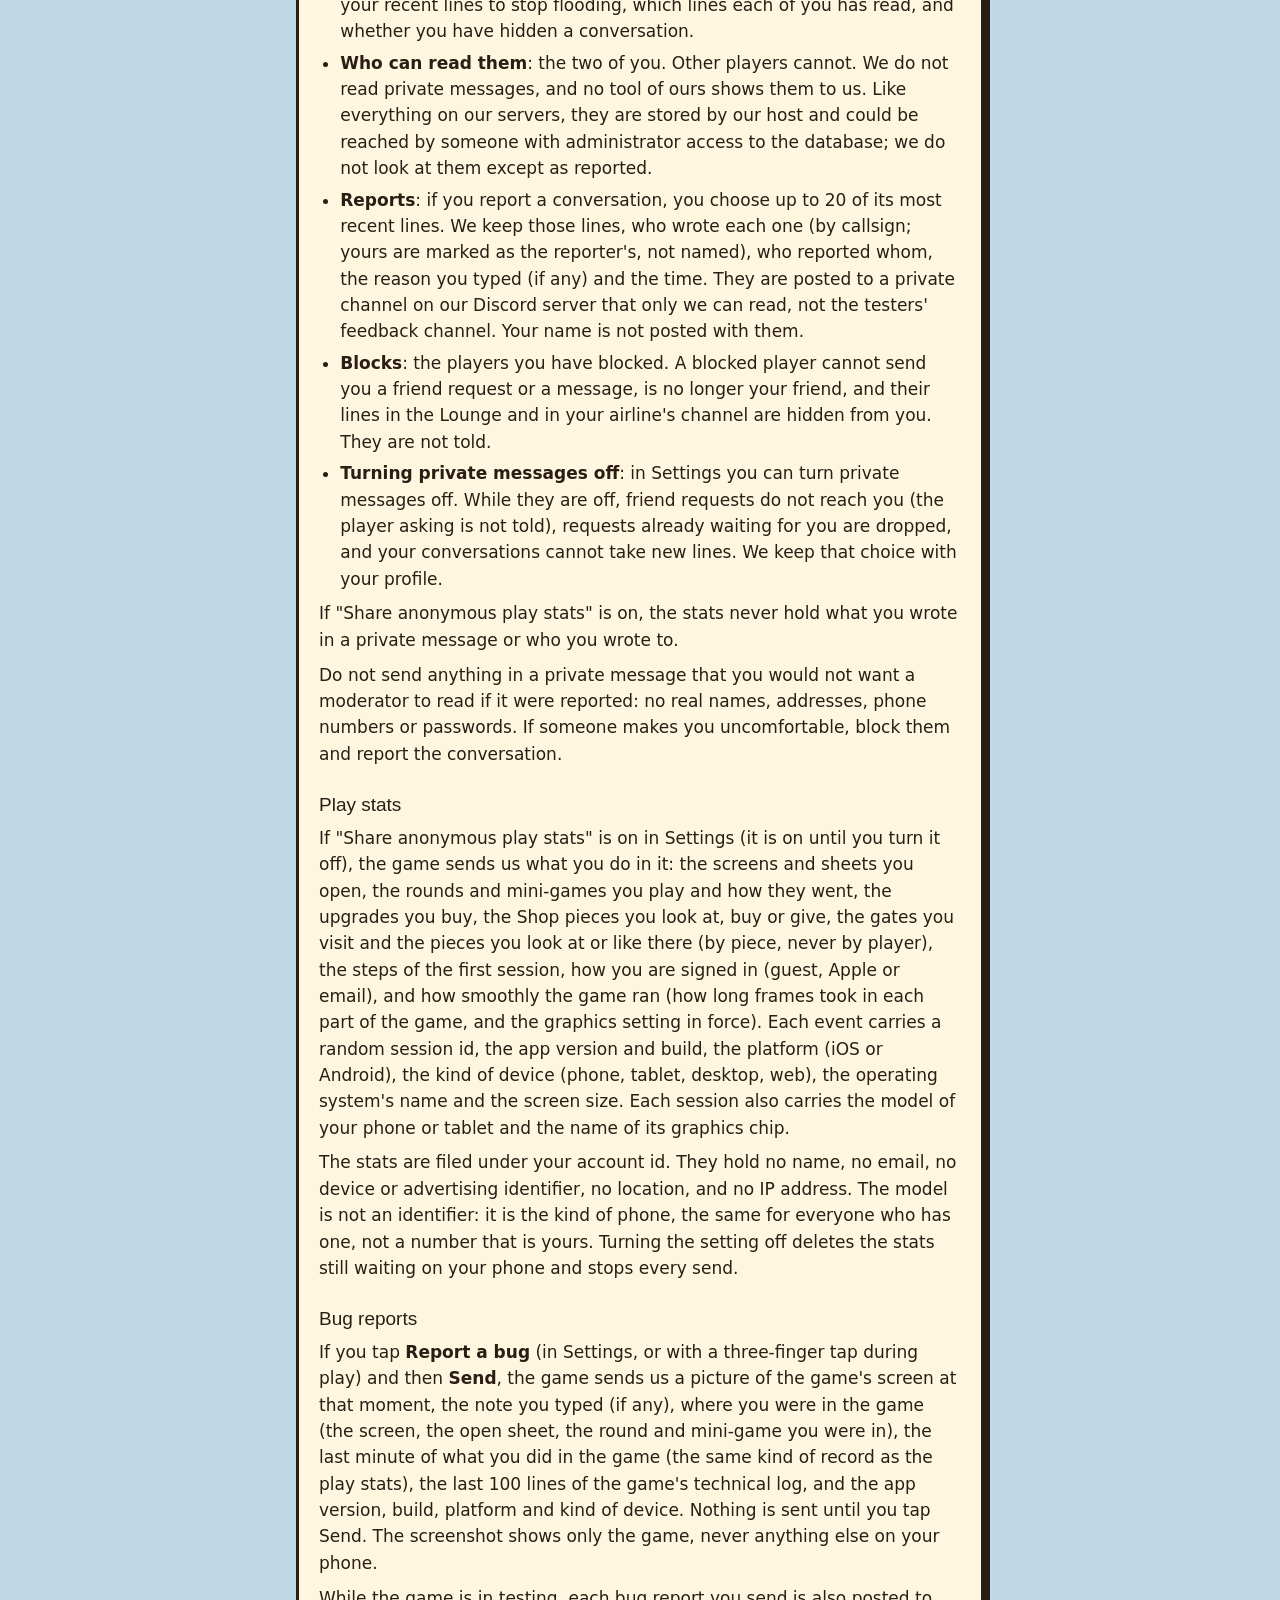
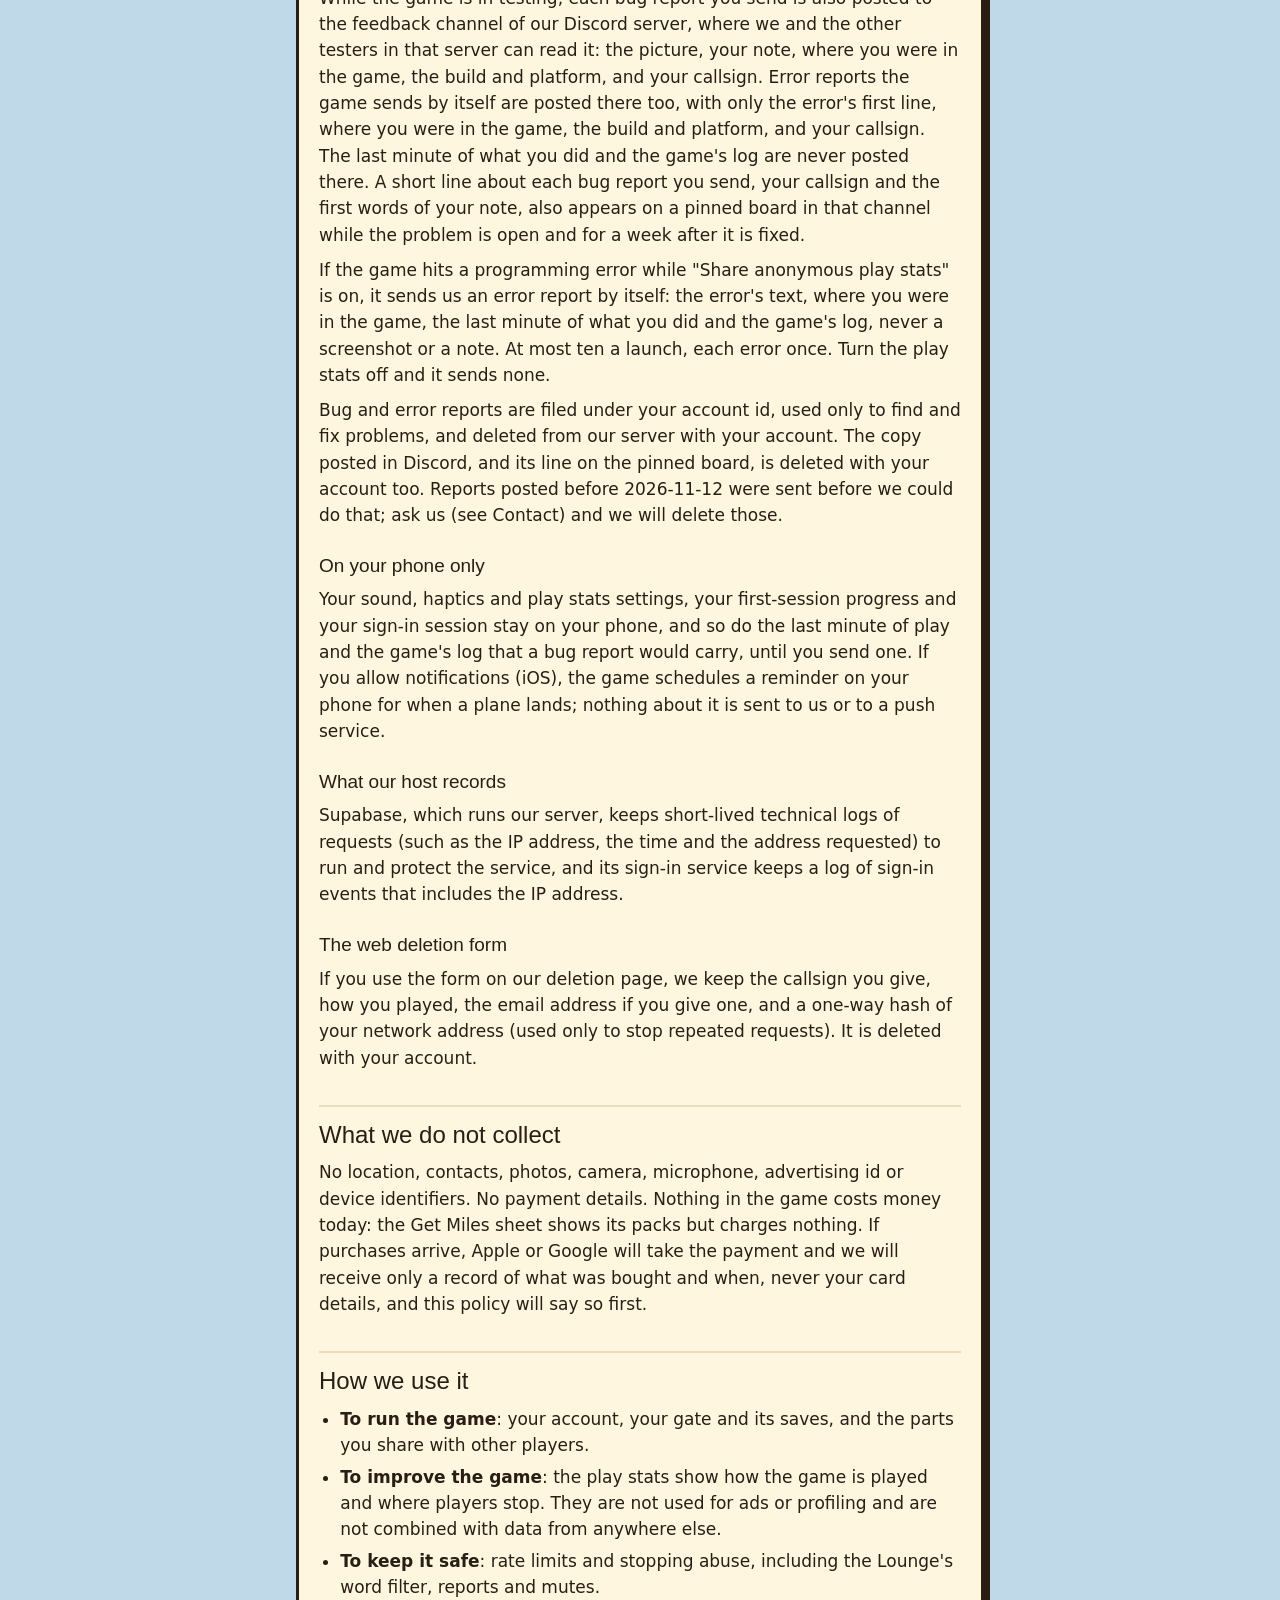
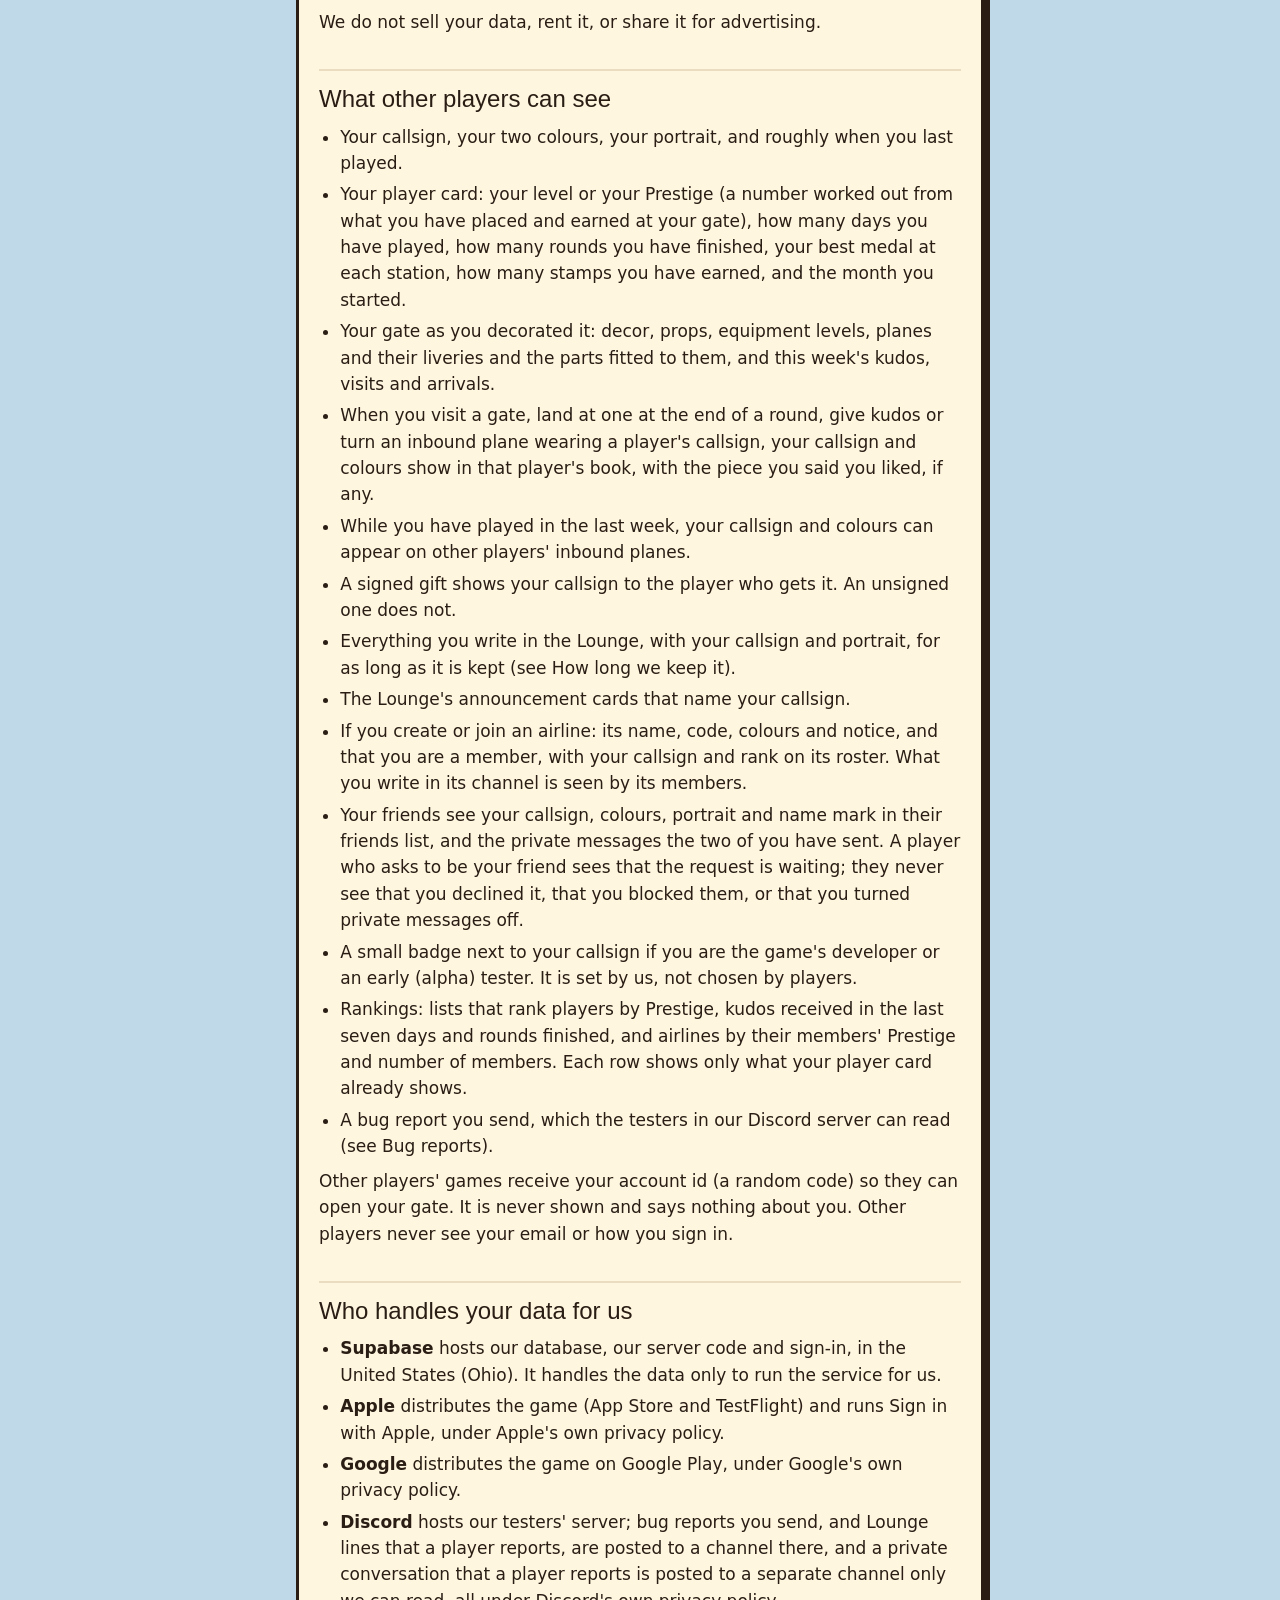
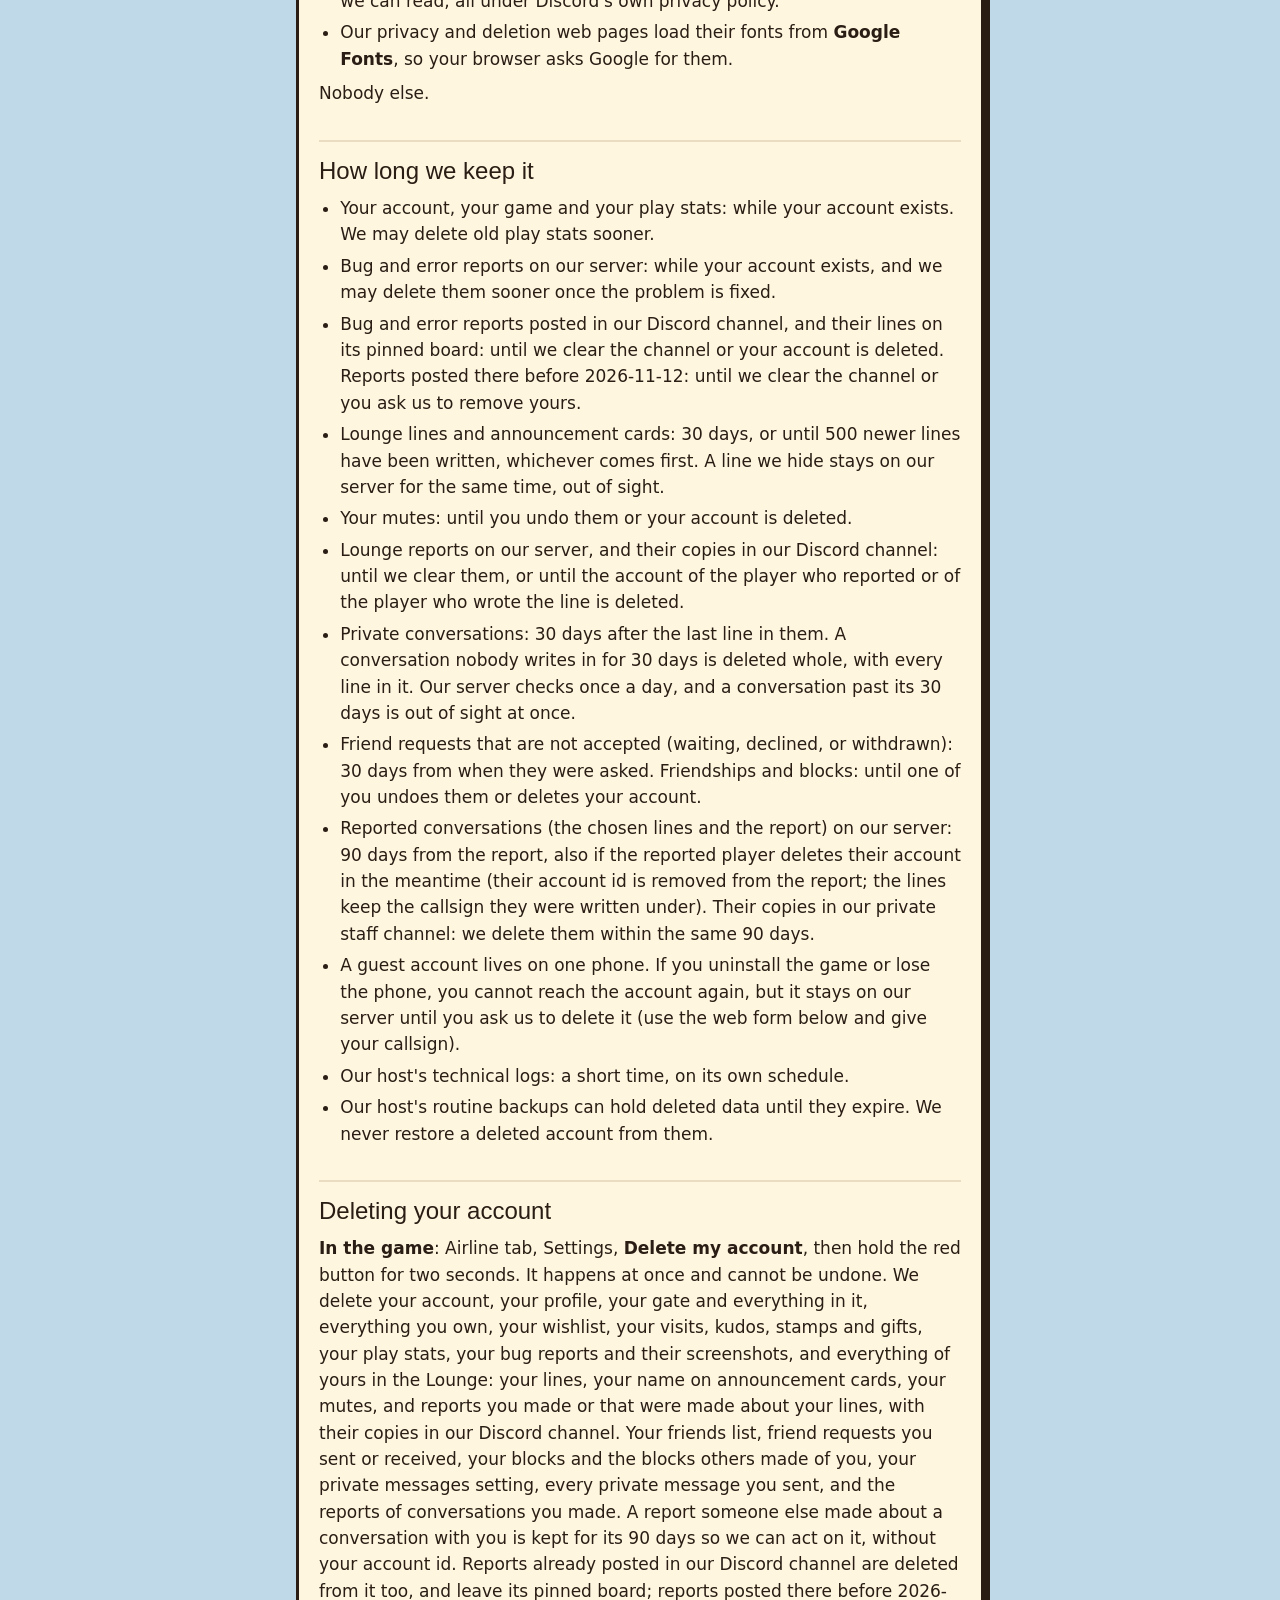
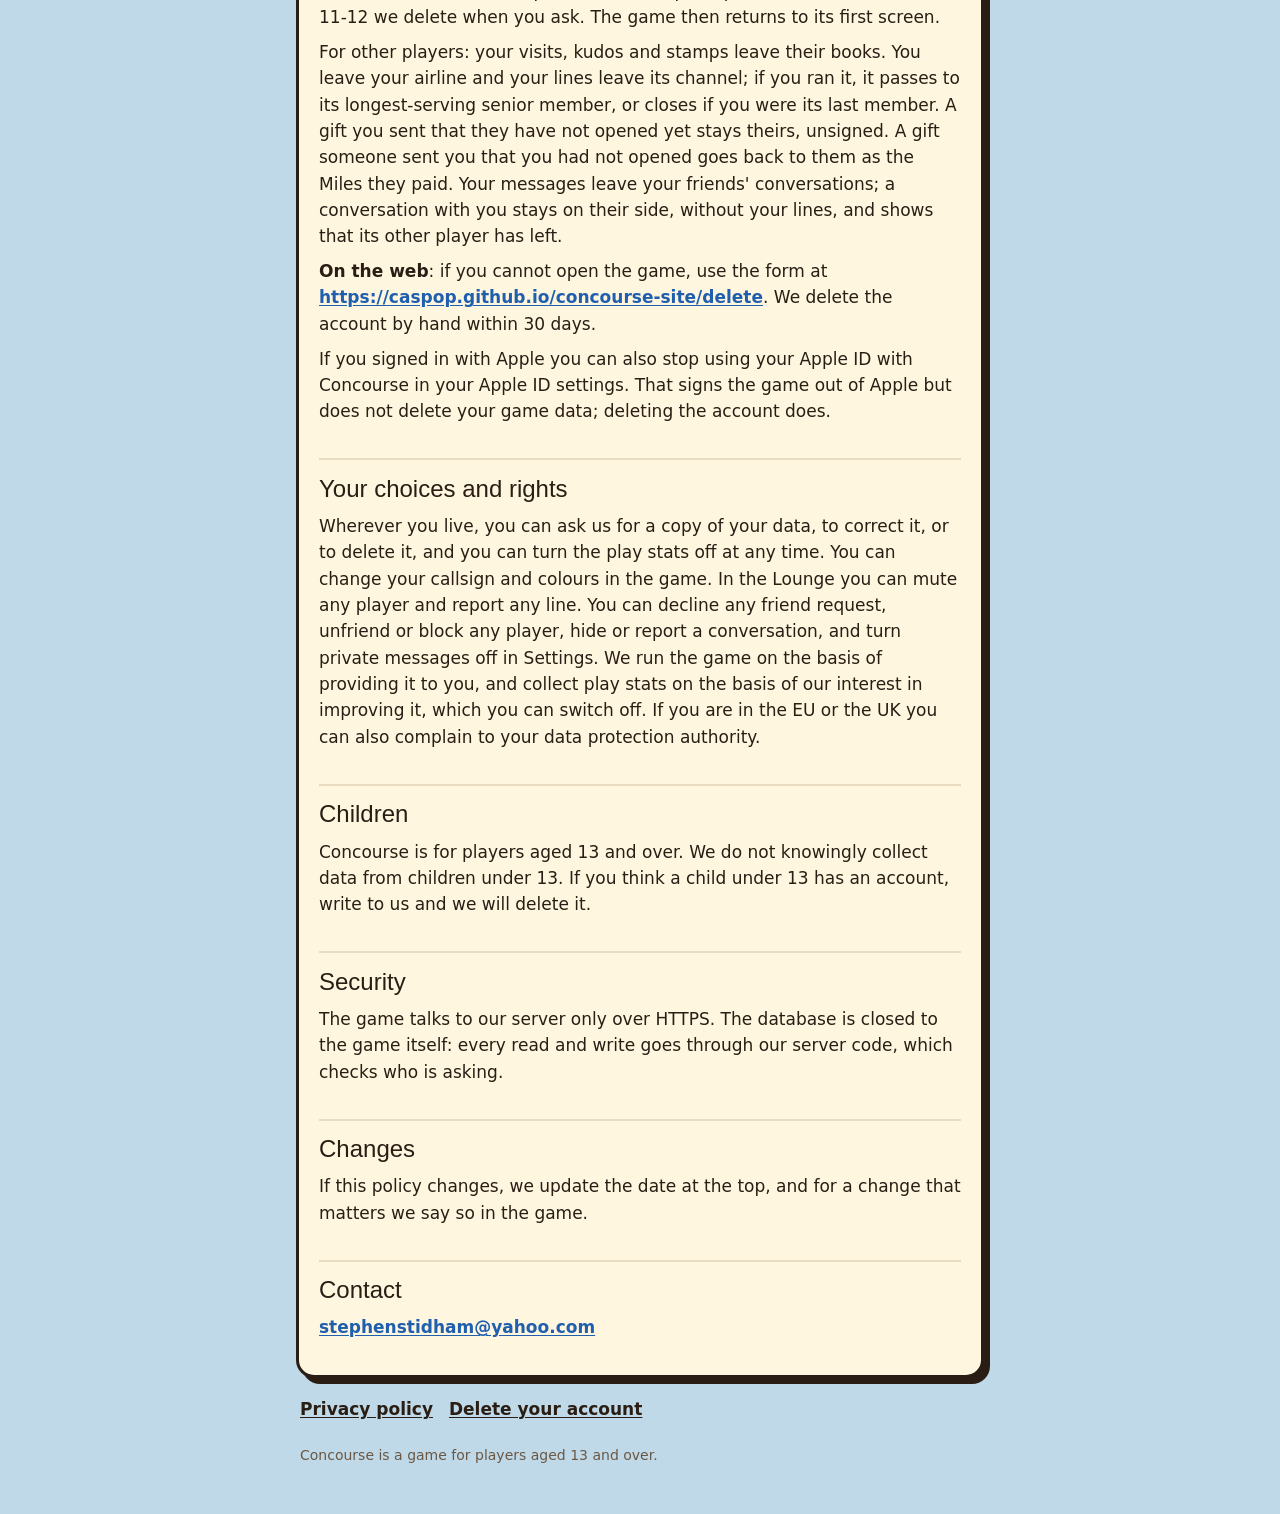
==== commit f3b4521e: "Privacy policy: frame times, the phone model and its graphics chip Co-Authored-By: Claude Fable 5.2 " ====
--- a/index.html
+++ b/index.html
@@ -46,7 +46,7 @@
 <div class="card">
 <p class="brand">CONCOURSE</p>
 <h1 id="concourse-privacy-policy">Concourse privacy policy</h1>
-<p>Effective 2026-11-16.</p>
+<p>Effective 2026-11-20.</p>
 <p>Concourse is a game about running an airport gate, made by an independent developer (&quot;we&quot;, &quot;us&quot;). This policy says what the game collects, why, who can see it, and how to delete it. Questions: <a href="mailto:stephenstidham@yahoo.com">stephenstidham@yahoo.com</a>.</p>
 <h2 id="the-short-version">The short version</h2>
 <ul><li>We collect what the game needs to run your account and your gate, and play stats that you can turn off.</li><li>No ads. We never sell or rent your data. There is no third-party analytics or advertising code in the game.</li><li>You can delete your account at any time in the game, or ask us on the web.</li><li>The game has a chat room, the Lounge. What you write there can be read by every player.</li></ul>
@@ -71,8 +71,8 @@
 <p>If &quot;Share anonymous play stats&quot; is on, the stats never hold what you wrote in a private message or who you wrote to.</p>
 <p>Do not send anything in a private message that you would not want a moderator to read if it were reported: no real names, addresses, phone numbers or passwords. If someone makes you uncomfortable, block them and report the conversation.</p>
 <h3 id="play-stats">Play stats</h3>
-<p>If &quot;Share anonymous play stats&quot; is on in Settings (it is on until you turn it off), the game sends us what you do in it: the screens and sheets you open, the rounds and mini-games you play and how they went, the upgrades you buy, the Shop pieces you look at, buy or give, the gates you visit and the pieces you look at or like there (by piece, never by player), the steps of the first session, and how you are signed in (guest, Apple or email). Each event carries a random session id, the app version and build, the platform (iOS or Android), the kind of device (phone, tablet, desktop, web), the operating system&#39;s name and the screen size.</p>
-<p>The stats are filed under your account id. They hold no name, no email, no device or advertising identifier, no location, and no IP address. Turning the setting off deletes the stats still waiting on your phone and stops every send.</p>
+<p>If &quot;Share anonymous play stats&quot; is on in Settings (it is on until you turn it off), the game sends us what you do in it: the screens and sheets you open, the rounds and mini-games you play and how they went, the upgrades you buy, the Shop pieces you look at, buy or give, the gates you visit and the pieces you look at or like there (by piece, never by player), the steps of the first session, how you are signed in (guest, Apple or email), and how smoothly the game ran (how long frames took in each part of the game, and the graphics setting in force). Each event carries a random session id, the app version and build, the platform (iOS or Android), the kind of device (phone, tablet, desktop, web), the operating system&#39;s name and the screen size. Each session also carries the model of your phone or tablet and the name of its graphics chip.</p>
+<p>The stats are filed under your account id. They hold no name, no email, no device or advertising identifier, no location, and no IP address. The model is not an identifier: it is the kind of phone, the same for everyone who has one, not a number that is yours. Turning the setting off deletes the stats still waiting on your phone and stops every send.</p>
 <h3 id="bug-reports">Bug reports</h3>
 <p>If you tap <strong>Report a bug</strong> (in Settings, or with a three-finger tap during play) and then <strong>Send</strong>, the game sends us a picture of the game&#39;s screen at that moment, the note you typed (if any), where you were in the game (the screen, the open sheet, the round and mini-game you were in), the last minute of what you did in the game (the same kind of record as the play stats), the last 100 lines of the game&#39;s technical log, and the app version, build, platform and kind of device. Nothing is sent until you tap Send. The screenshot shows only the game, never anything else on your phone.</p>
 <p>While the game is in testing, each bug report you send is also posted to the feedback channel of our Discord server, where we and the other testers in that server can read it: the picture, your note, where you were in the game, the build and platform, and your callsign. Error reports the game sends by itself are posted there too, with only the error&#39;s first line, where you were in the game, the build and platform, and your callsign. The last minute of what you did and the game&#39;s log are never posted there. A short line about each bug report you send, your callsign and the first words of your note, also appears on a pinned board in that channel while the problem is open and for a week after it is fixed.</p>
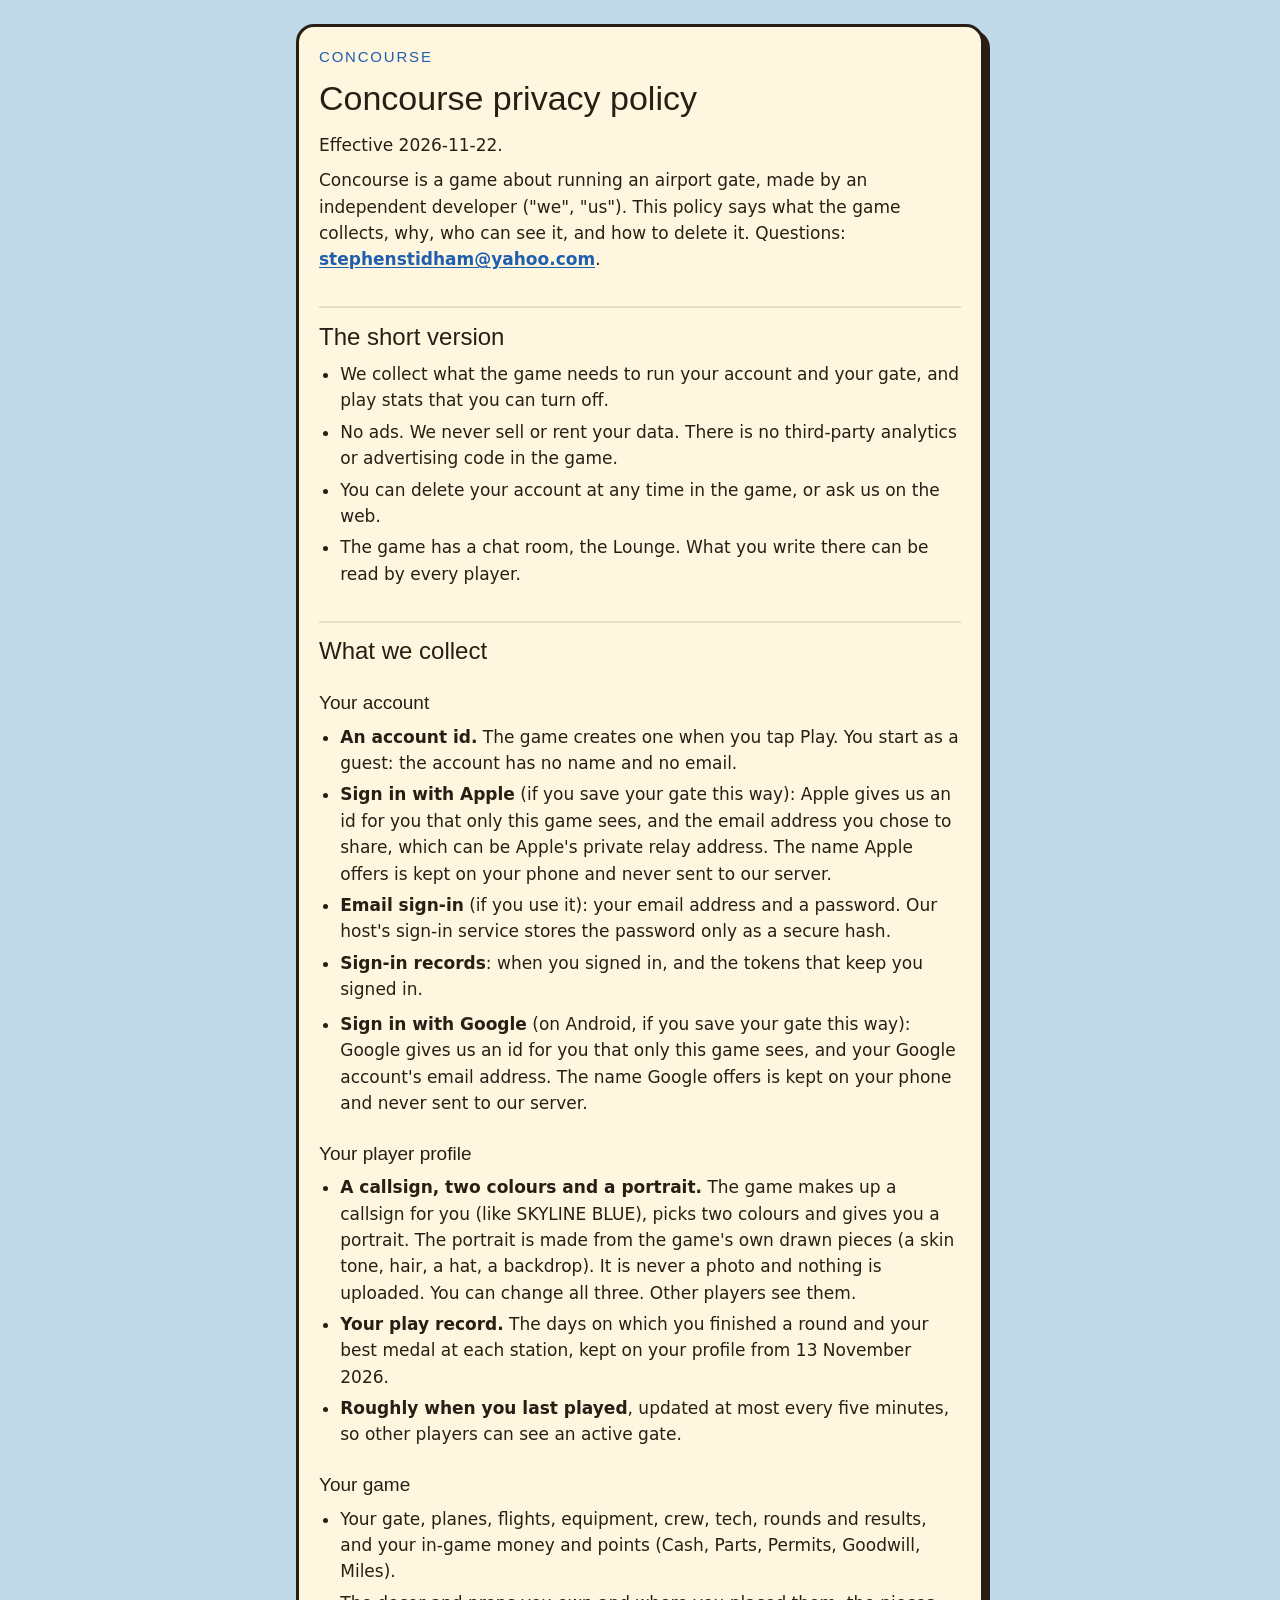
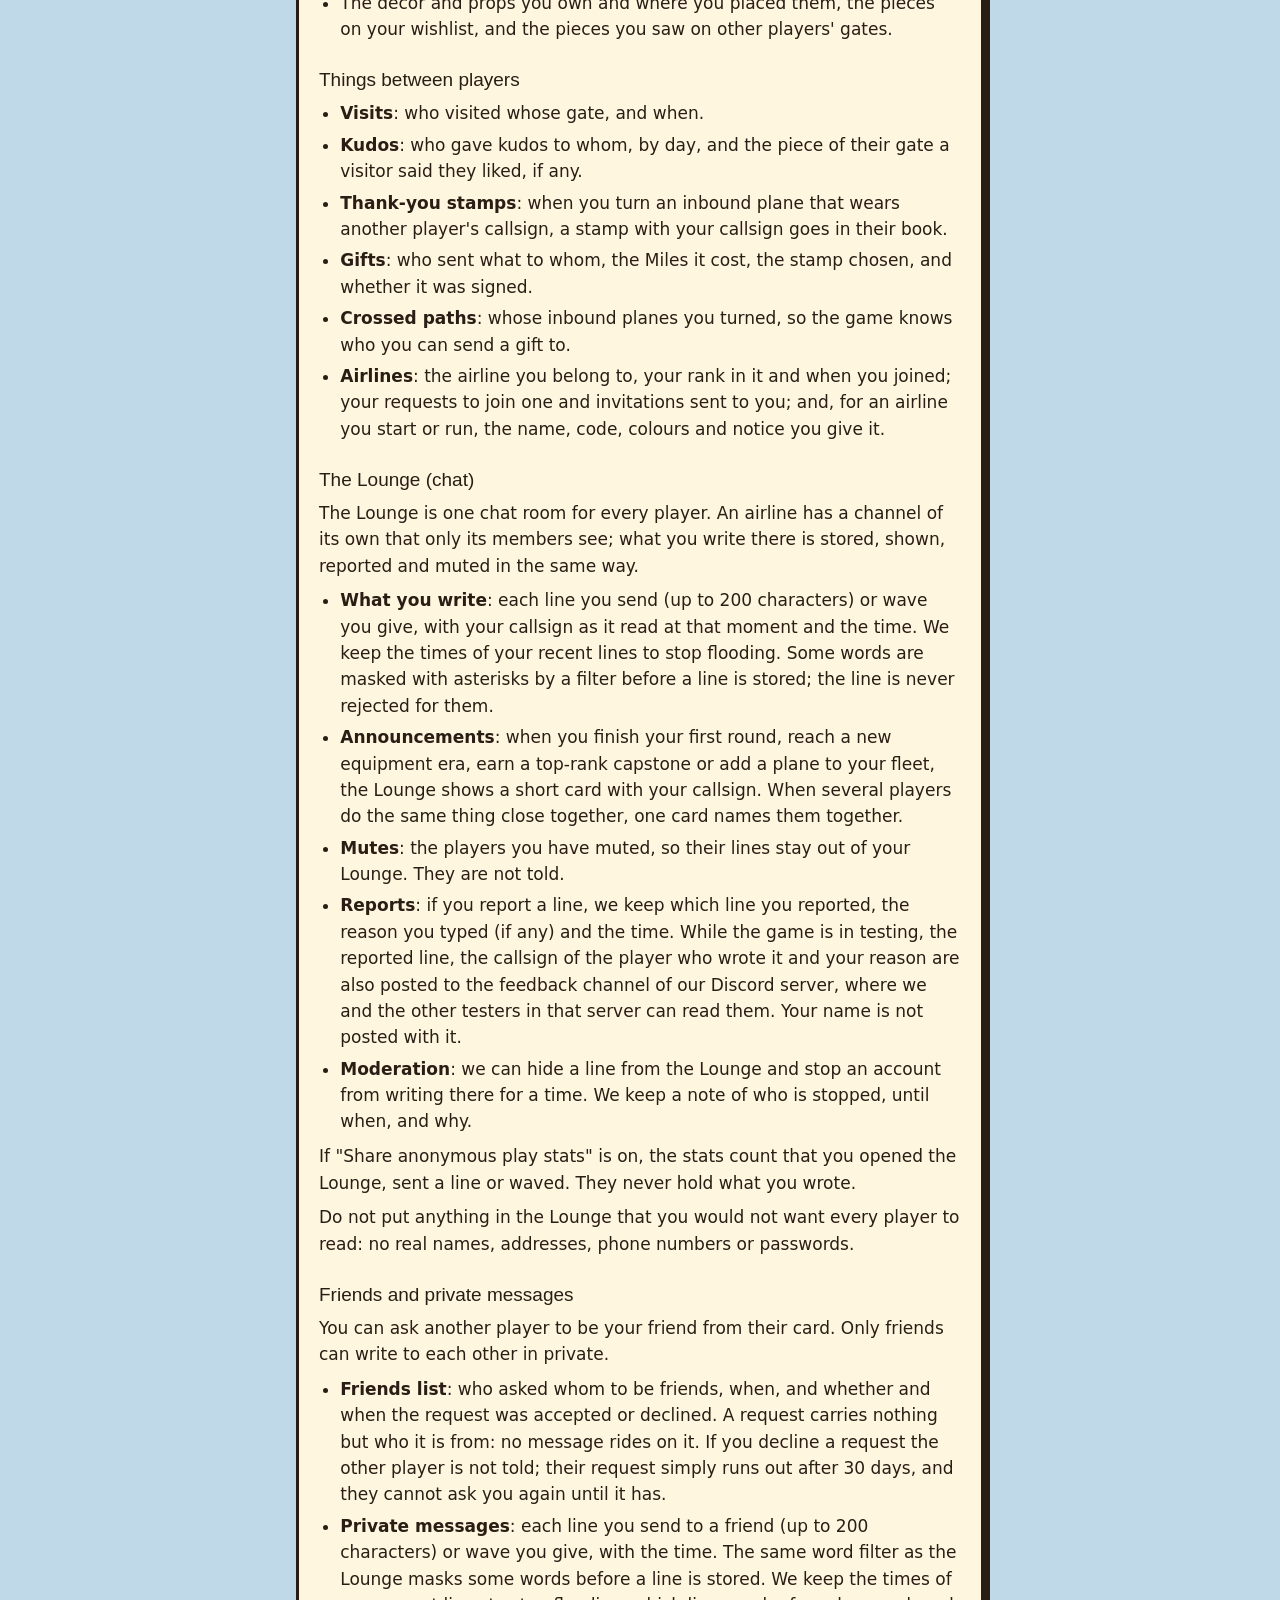
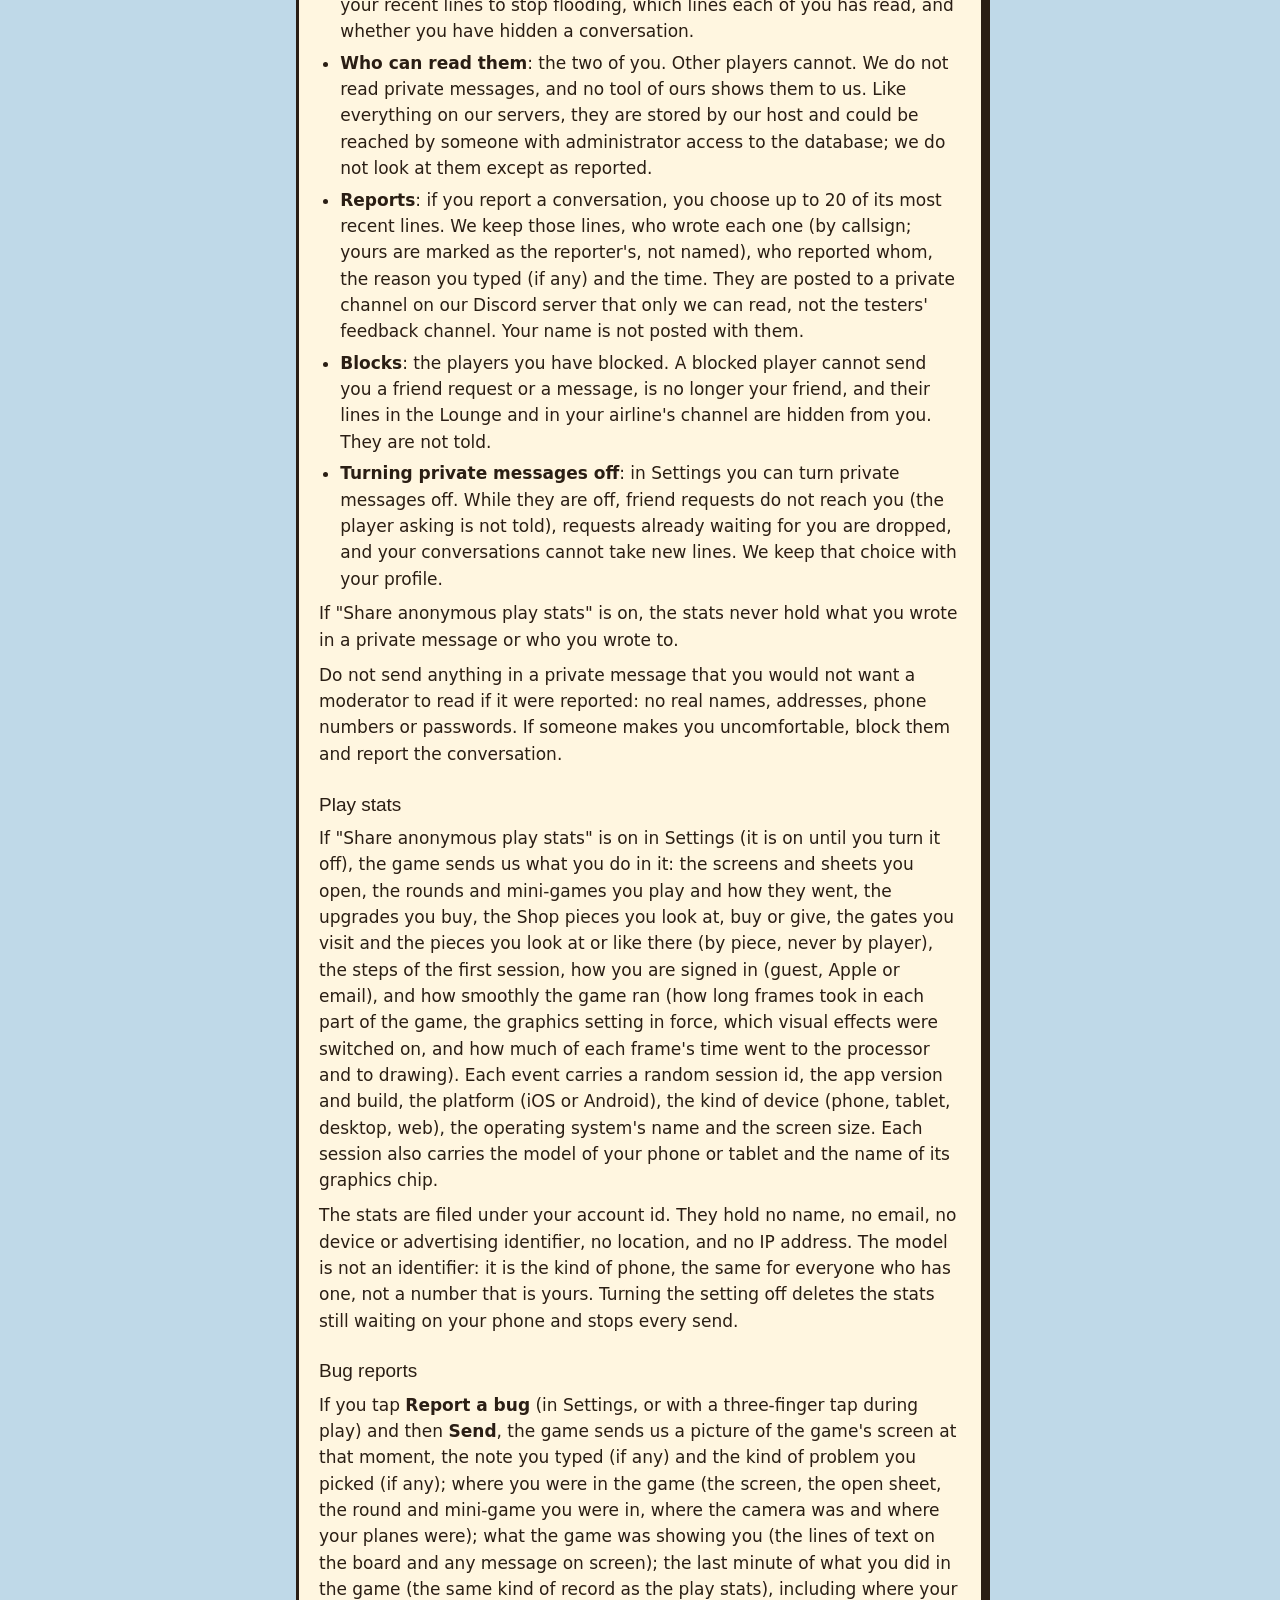
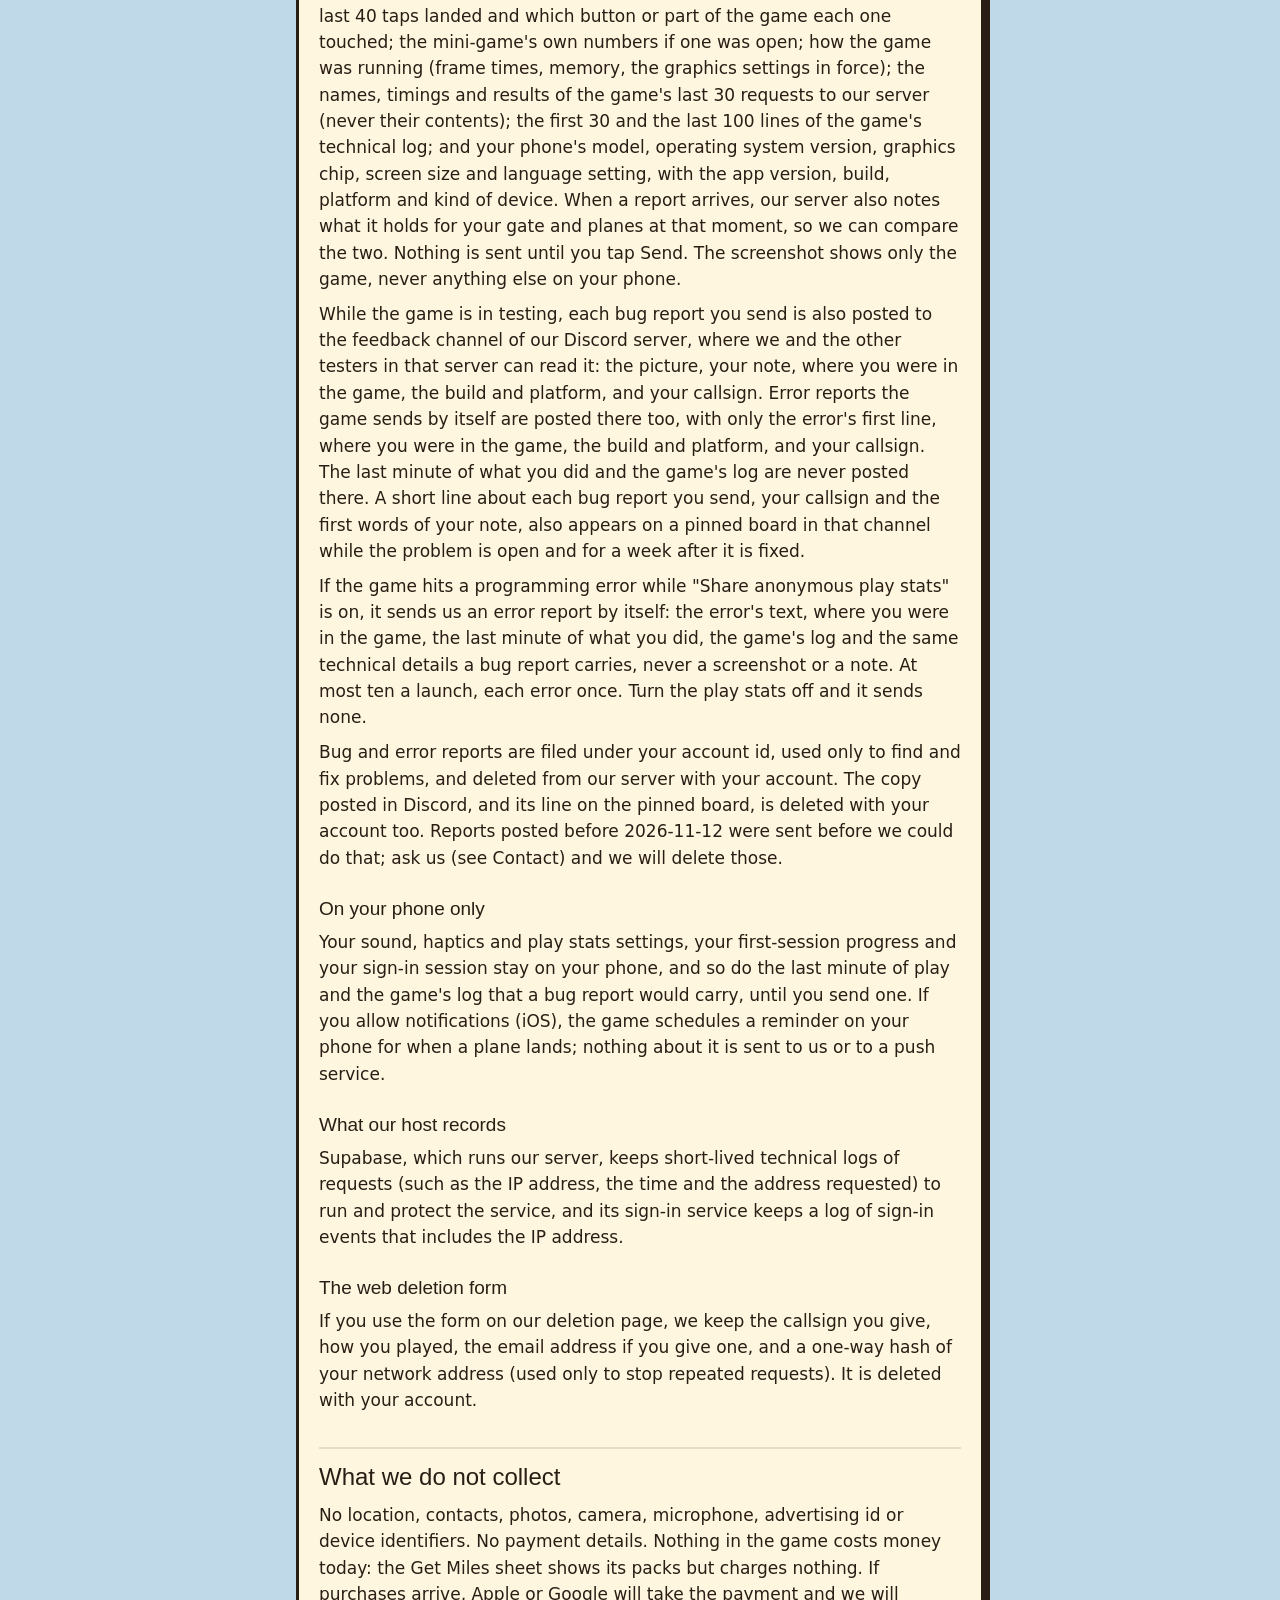
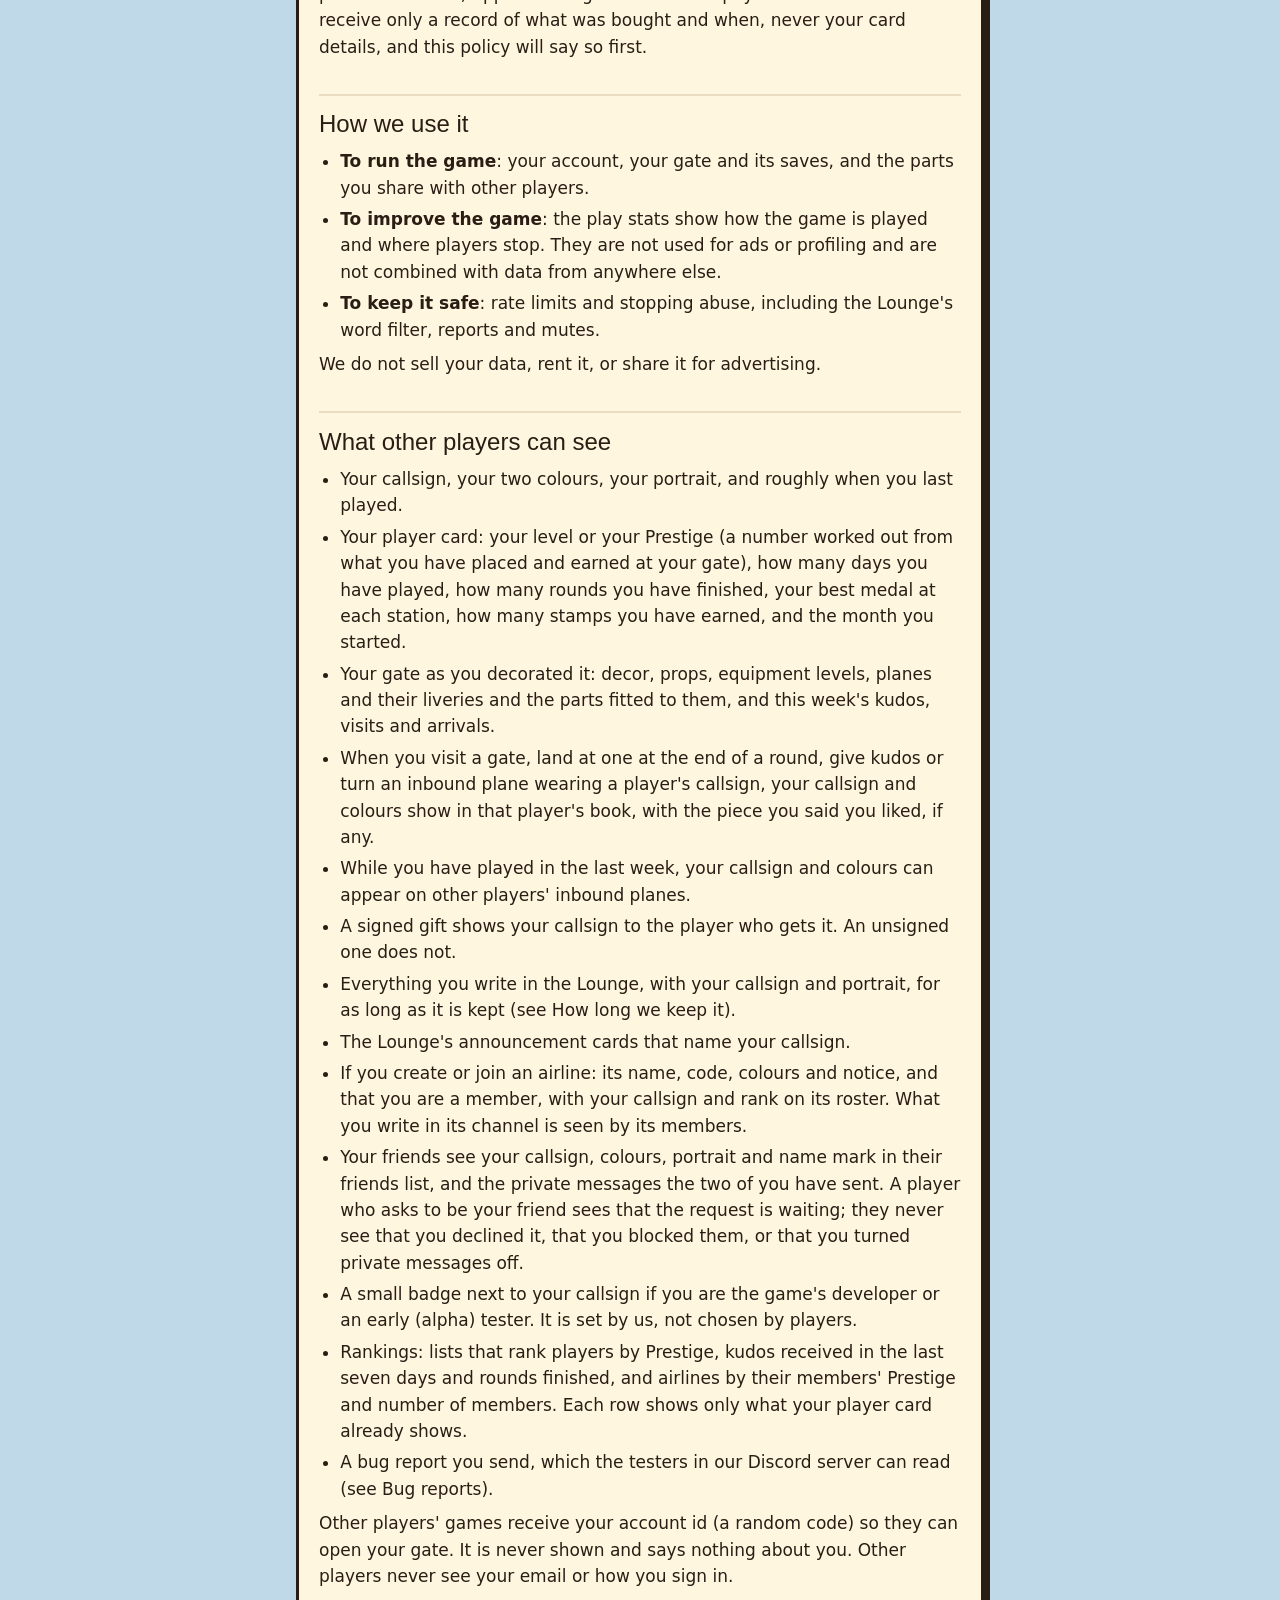
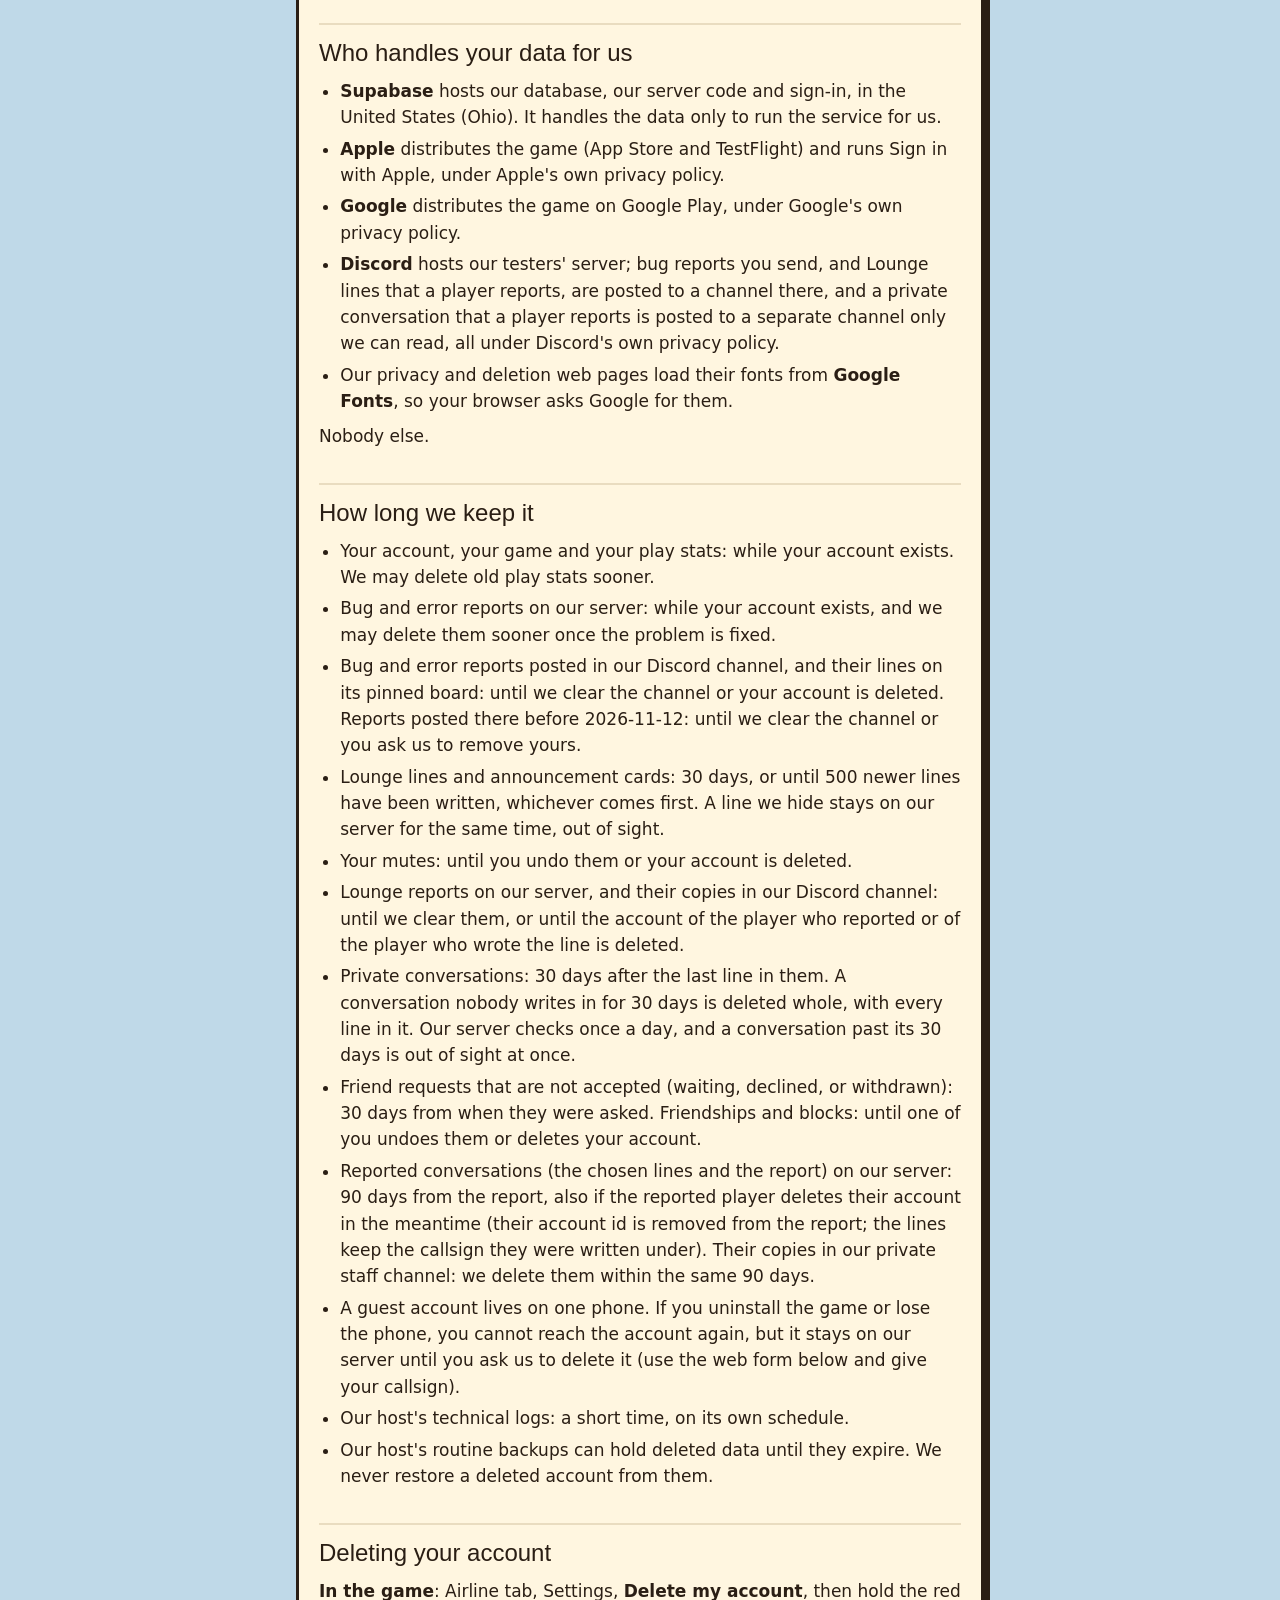
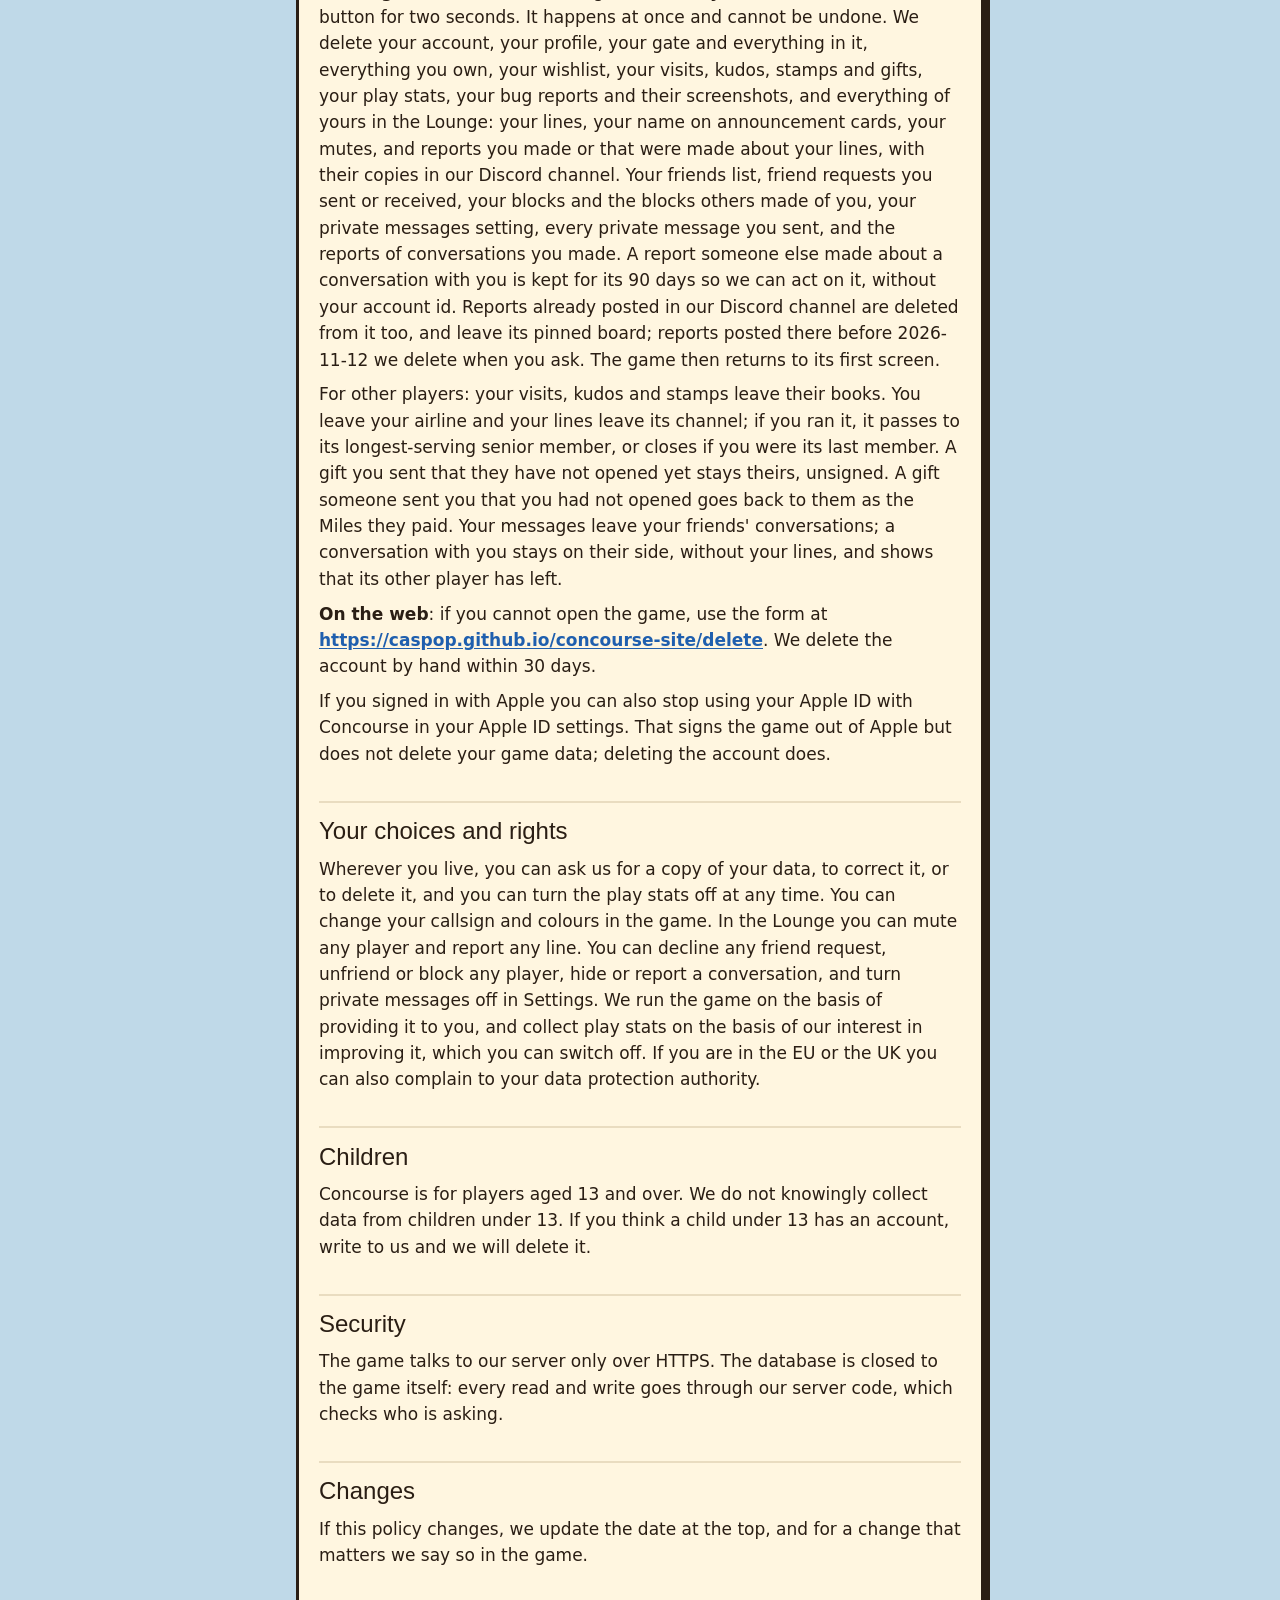
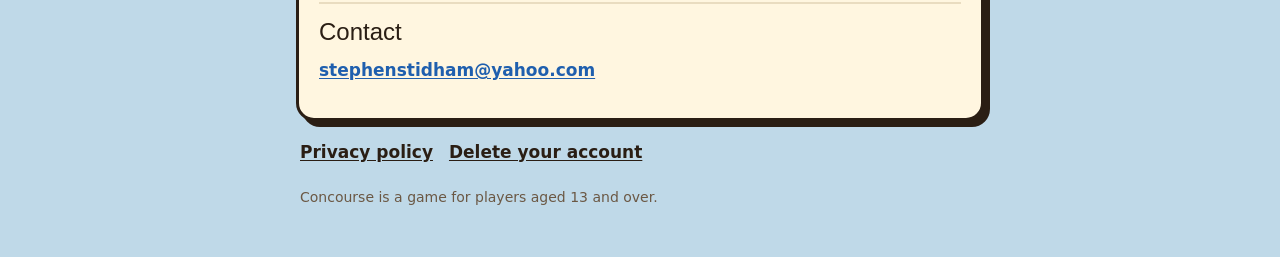
==== commit da71b713: "Privacy policy: what a bug report and a frame report now carry, effective 2026-11-22 Co-Authored-By:" ====
--- a/index.html
+++ b/index.html
@@ -46,7 +46,7 @@
 <div class="card">
 <p class="brand">CONCOURSE</p>
 <h1 id="concourse-privacy-policy">Concourse privacy policy</h1>
-<p>Effective 2026-11-20.</p>
+<p>Effective 2026-11-22.</p>
 <p>Concourse is a game about running an airport gate, made by an independent developer (&quot;we&quot;, &quot;us&quot;). This policy says what the game collects, why, who can see it, and how to delete it. Questions: <a href="mailto:stephenstidham@yahoo.com">stephenstidham@yahoo.com</a>.</p>
 <h2 id="the-short-version">The short version</h2>
 <ul><li>We collect what the game needs to run your account and your gate, and play stats that you can turn off.</li><li>No ads. We never sell or rent your data. There is no third-party analytics or advertising code in the game.</li><li>You can delete your account at any time in the game, or ask us on the web.</li><li>The game has a chat room, the Lounge. What you write there can be read by every player.</li></ul>
@@ -71,12 +71,12 @@
 <p>If &quot;Share anonymous play stats&quot; is on, the stats never hold what you wrote in a private message or who you wrote to.</p>
 <p>Do not send anything in a private message that you would not want a moderator to read if it were reported: no real names, addresses, phone numbers or passwords. If someone makes you uncomfortable, block them and report the conversation.</p>
 <h3 id="play-stats">Play stats</h3>
-<p>If &quot;Share anonymous play stats&quot; is on in Settings (it is on until you turn it off), the game sends us what you do in it: the screens and sheets you open, the rounds and mini-games you play and how they went, the upgrades you buy, the Shop pieces you look at, buy or give, the gates you visit and the pieces you look at or like there (by piece, never by player), the steps of the first session, how you are signed in (guest, Apple or email), and how smoothly the game ran (how long frames took in each part of the game, and the graphics setting in force). Each event carries a random session id, the app version and build, the platform (iOS or Android), the kind of device (phone, tablet, desktop, web), the operating system&#39;s name and the screen size. Each session also carries the model of your phone or tablet and the name of its graphics chip.</p>
+<p>If &quot;Share anonymous play stats&quot; is on in Settings (it is on until you turn it off), the game sends us what you do in it: the screens and sheets you open, the rounds and mini-games you play and how they went, the upgrades you buy, the Shop pieces you look at, buy or give, the gates you visit and the pieces you look at or like there (by piece, never by player), the steps of the first session, how you are signed in (guest, Apple or email), and how smoothly the game ran (how long frames took in each part of the game, the graphics setting in force, which visual effects were switched on, and how much of each frame&#39;s time went to the processor and to drawing). Each event carries a random session id, the app version and build, the platform (iOS or Android), the kind of device (phone, tablet, desktop, web), the operating system&#39;s name and the screen size. Each session also carries the model of your phone or tablet and the name of its graphics chip.</p>
 <p>The stats are filed under your account id. They hold no name, no email, no device or advertising identifier, no location, and no IP address. The model is not an identifier: it is the kind of phone, the same for everyone who has one, not a number that is yours. Turning the setting off deletes the stats still waiting on your phone and stops every send.</p>
 <h3 id="bug-reports">Bug reports</h3>
-<p>If you tap <strong>Report a bug</strong> (in Settings, or with a three-finger tap during play) and then <strong>Send</strong>, the game sends us a picture of the game&#39;s screen at that moment, the note you typed (if any), where you were in the game (the screen, the open sheet, the round and mini-game you were in), the last minute of what you did in the game (the same kind of record as the play stats), the last 100 lines of the game&#39;s technical log, and the app version, build, platform and kind of device. Nothing is sent until you tap Send. The screenshot shows only the game, never anything else on your phone.</p>
+<p>If you tap <strong>Report a bug</strong> (in Settings, or with a three-finger tap during play) and then <strong>Send</strong>, the game sends us a picture of the game&#39;s screen at that moment, the note you typed (if any) and the kind of problem you picked (if any); where you were in the game (the screen, the open sheet, the round and mini-game you were in, where the camera was and where your planes were); what the game was showing you (the lines of text on the board and any message on screen); the last minute of what you did in the game (the same kind of record as the play stats), including where your last 40 taps landed and which button or part of the game each one touched; the mini-game&#39;s own numbers if one was open; how the game was running (frame times, memory, the graphics settings in force); the names, timings and results of the game&#39;s last 30 requests to our server (never their contents); the first 30 and the last 100 lines of the game&#39;s technical log; and your phone&#39;s model, operating system version, graphics chip, screen size and language setting, with the app version, build, platform and kind of device. When a report arrives, our server also notes what it holds for your gate and planes at that moment, so we can compare the two. Nothing is sent until you tap Send. The screenshot shows only the game, never anything else on your phone.</p>
 <p>While the game is in testing, each bug report you send is also posted to the feedback channel of our Discord server, where we and the other testers in that server can read it: the picture, your note, where you were in the game, the build and platform, and your callsign. Error reports the game sends by itself are posted there too, with only the error&#39;s first line, where you were in the game, the build and platform, and your callsign. The last minute of what you did and the game&#39;s log are never posted there. A short line about each bug report you send, your callsign and the first words of your note, also appears on a pinned board in that channel while the problem is open and for a week after it is fixed.</p>
-<p>If the game hits a programming error while &quot;Share anonymous play stats&quot; is on, it sends us an error report by itself: the error&#39;s text, where you were in the game, the last minute of what you did and the game&#39;s log, never a screenshot or a note. At most ten a launch, each error once. Turn the play stats off and it sends none.</p>
+<p>If the game hits a programming error while &quot;Share anonymous play stats&quot; is on, it sends us an error report by itself: the error&#39;s text, where you were in the game, the last minute of what you did, the game&#39;s log and the same technical details a bug report carries, never a screenshot or a note. At most ten a launch, each error once. Turn the play stats off and it sends none.</p>
 <p>Bug and error reports are filed under your account id, used only to find and fix problems, and deleted from our server with your account. The copy posted in Discord, and its line on the pinned board, is deleted with your account too. Reports posted before 2026-11-12 were sent before we could do that; ask us (see Contact) and we will delete those.</p>
 <h3 id="on-your-phone-only">On your phone only</h3>
 <p>Your sound, haptics and play stats settings, your first-session progress and your sign-in session stay on your phone, and so do the last minute of play and the game&#39;s log that a bug report would carry, until you send one. If you allow notifications (iOS), the game schedules a reminder on your phone for when a plane lands; nothing about it is sent to us or to a push service.</p>
